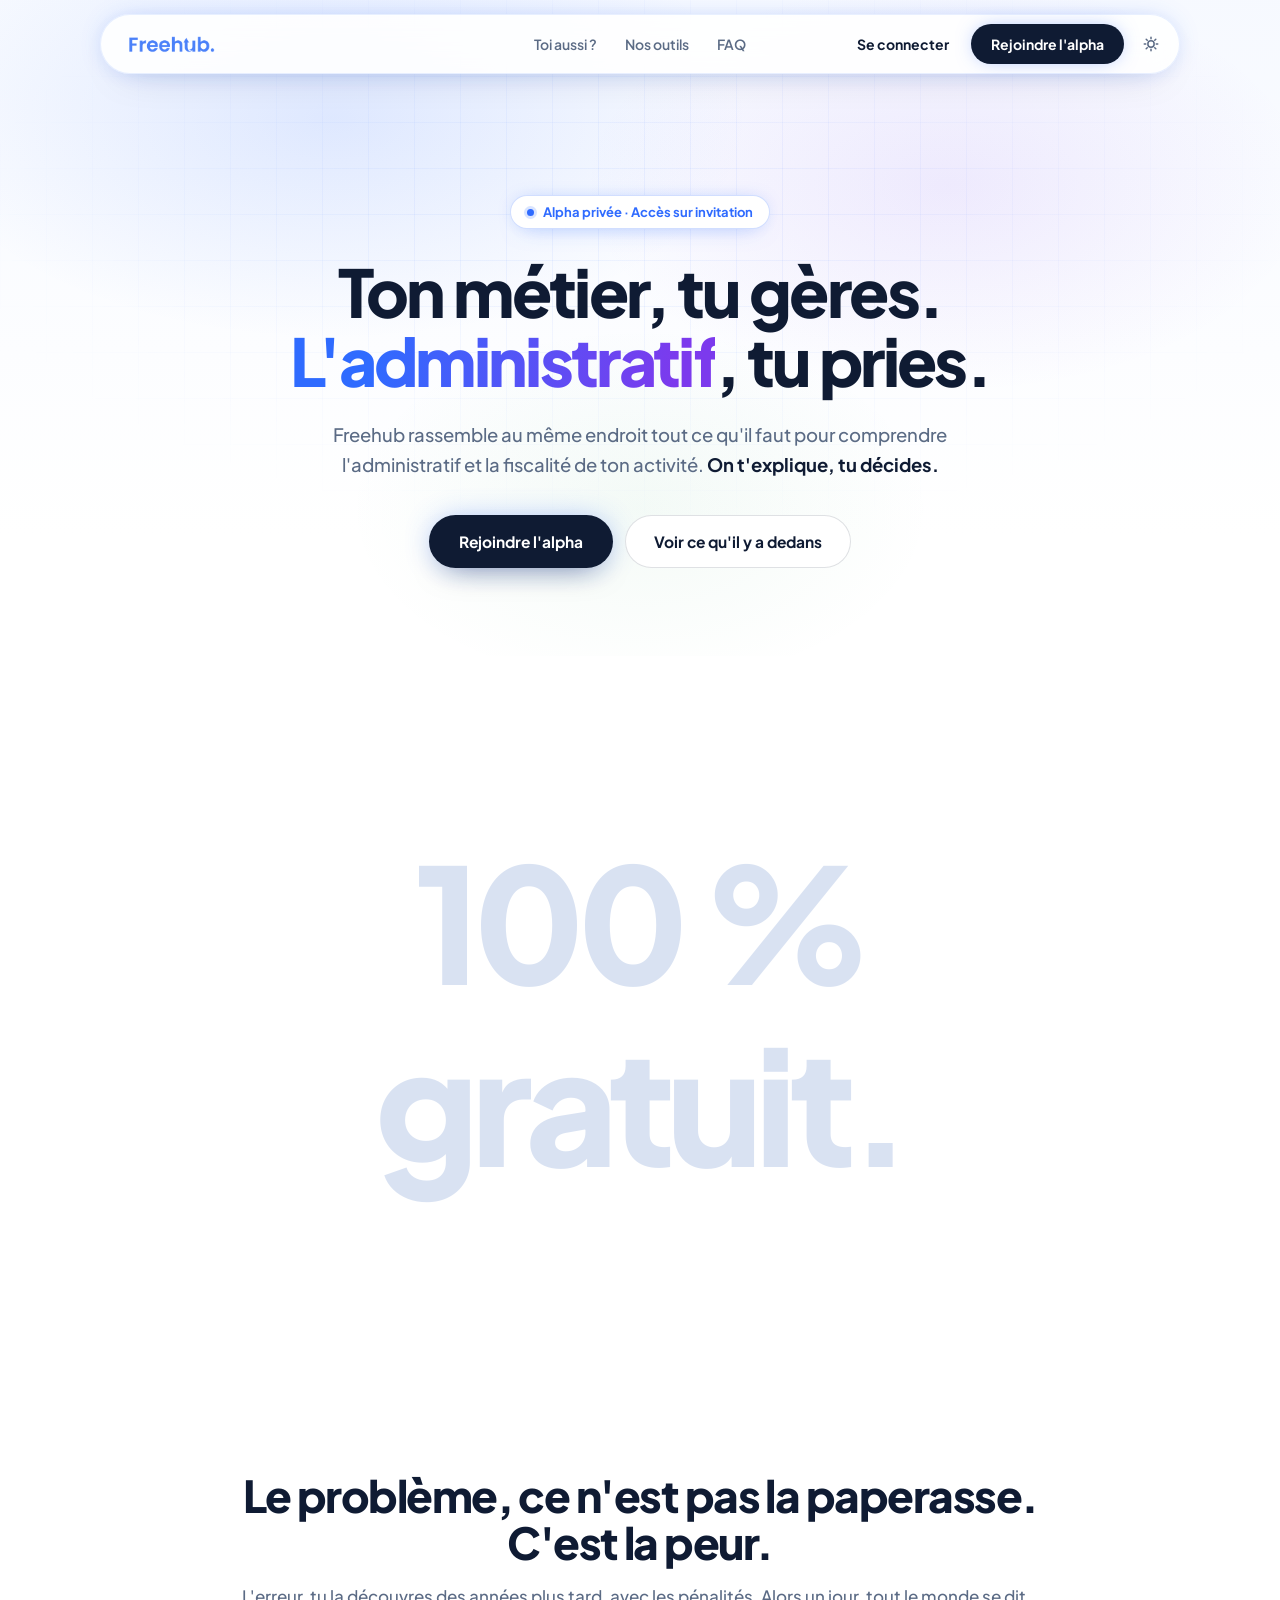
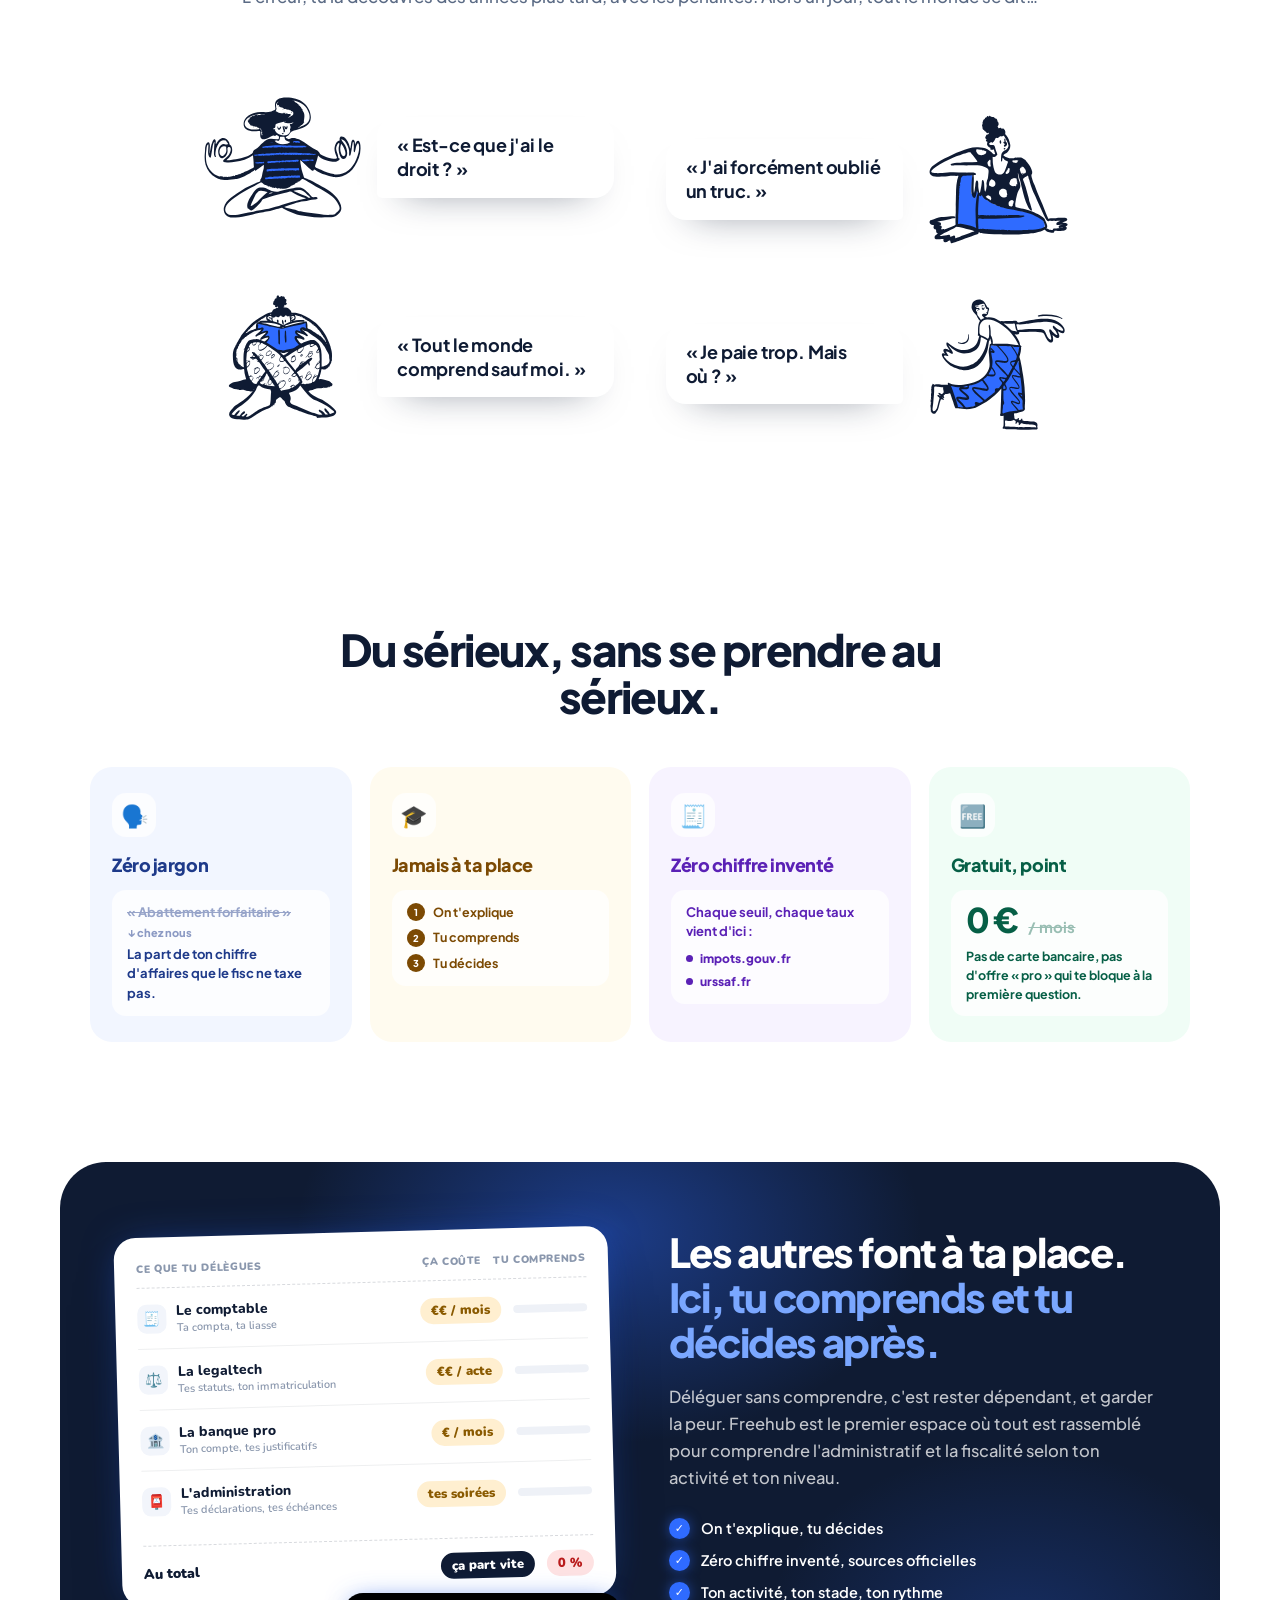
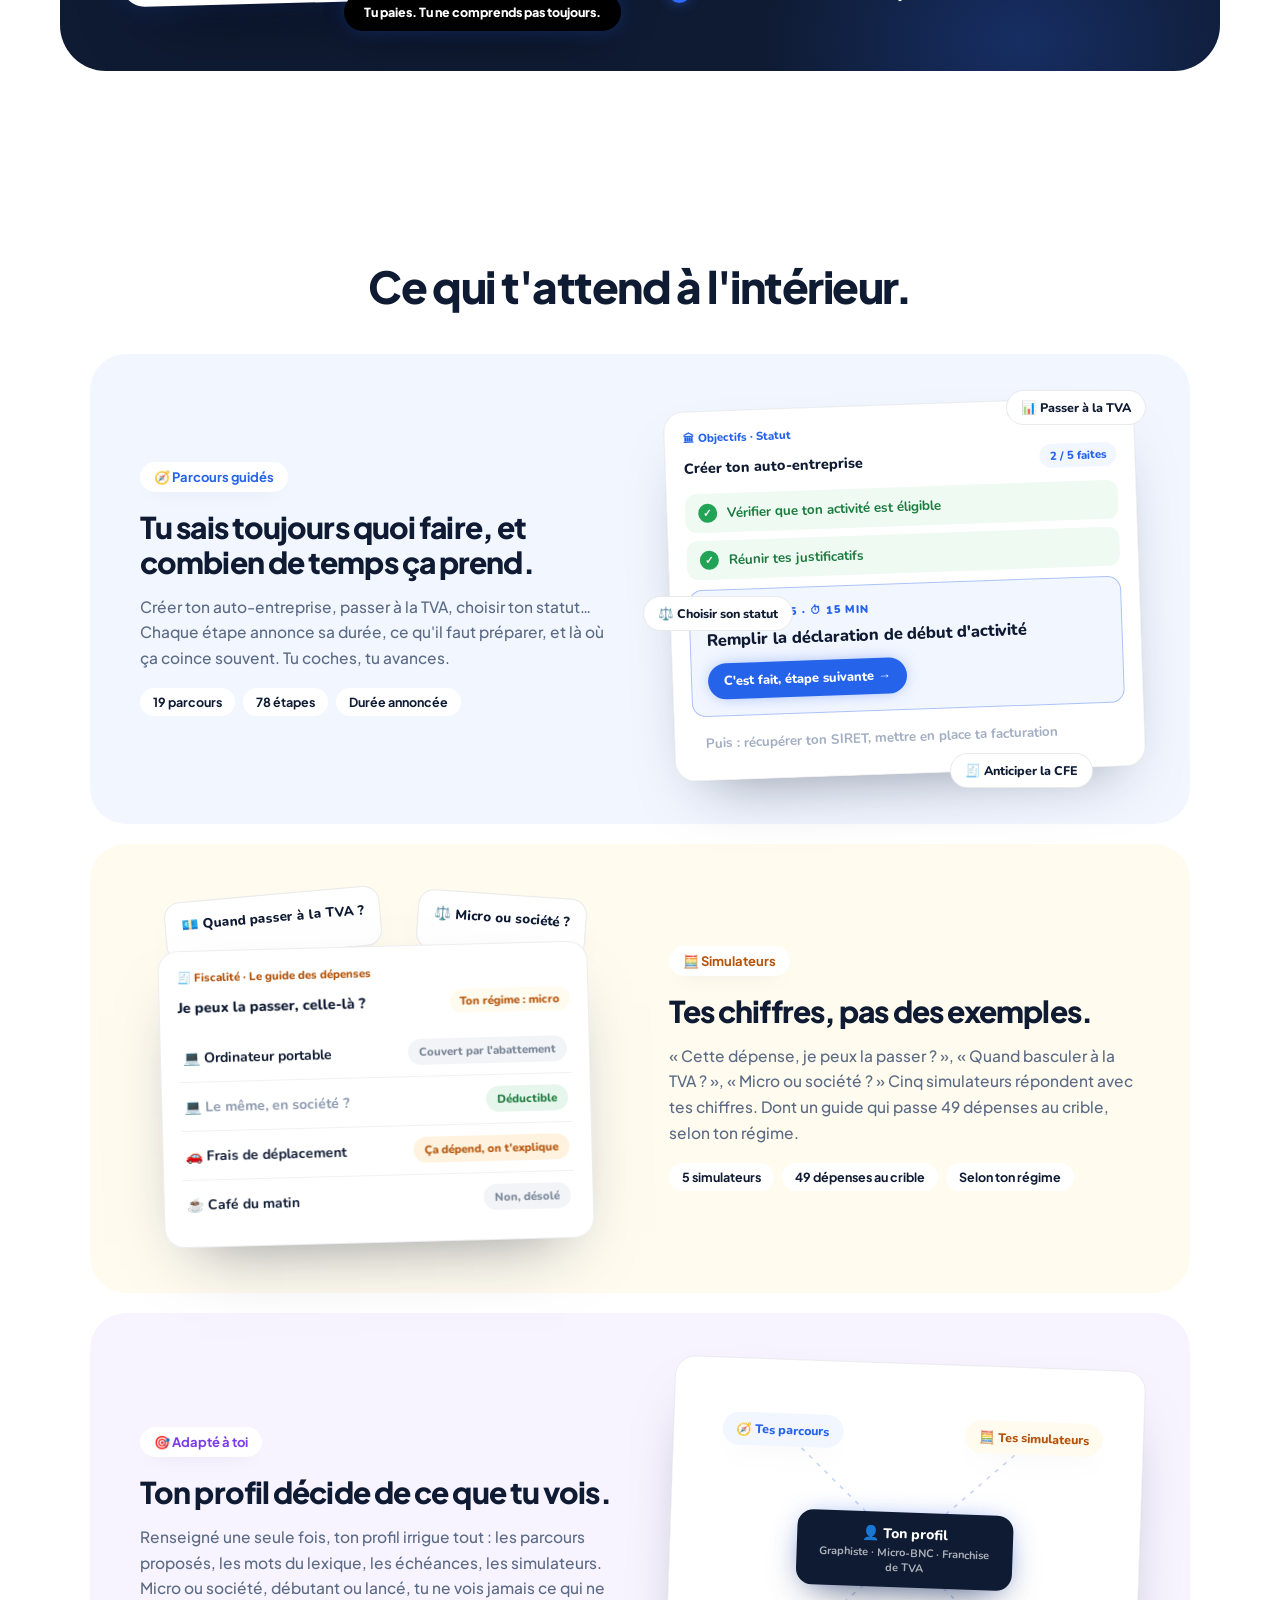
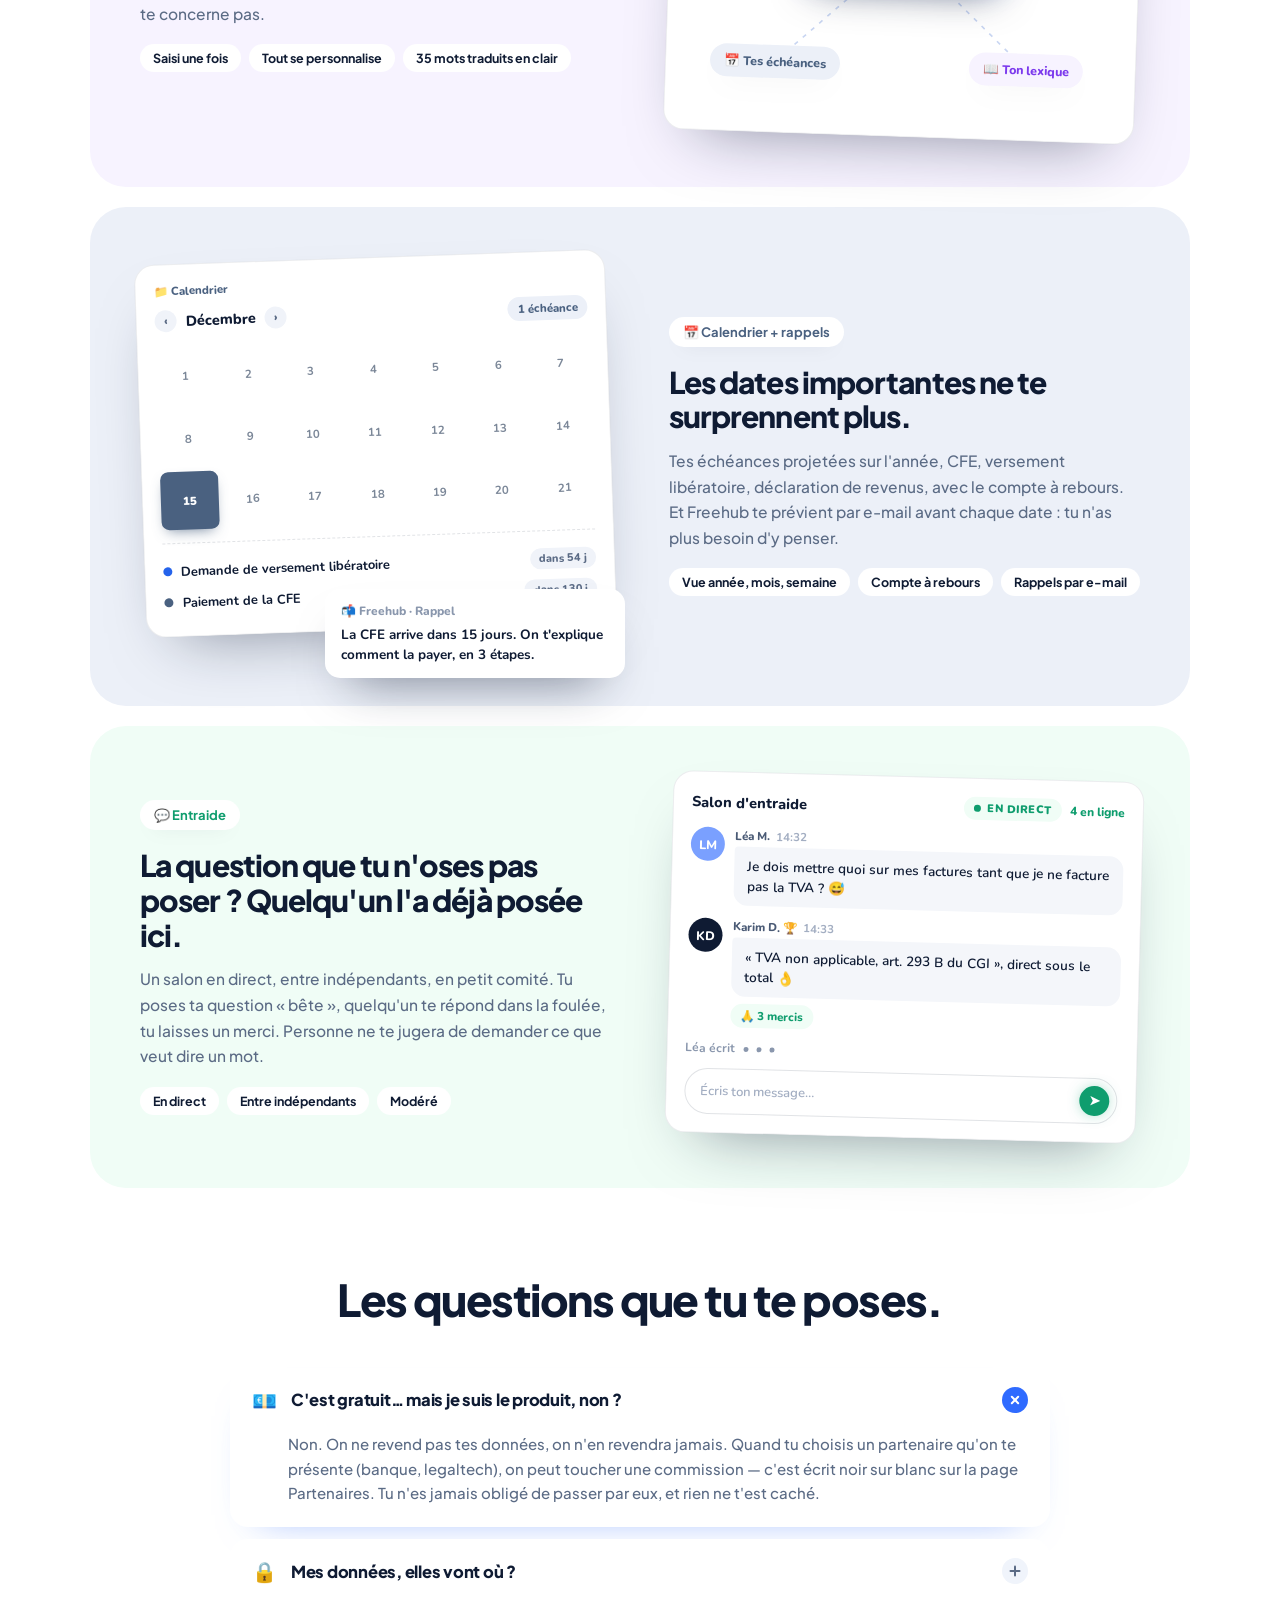
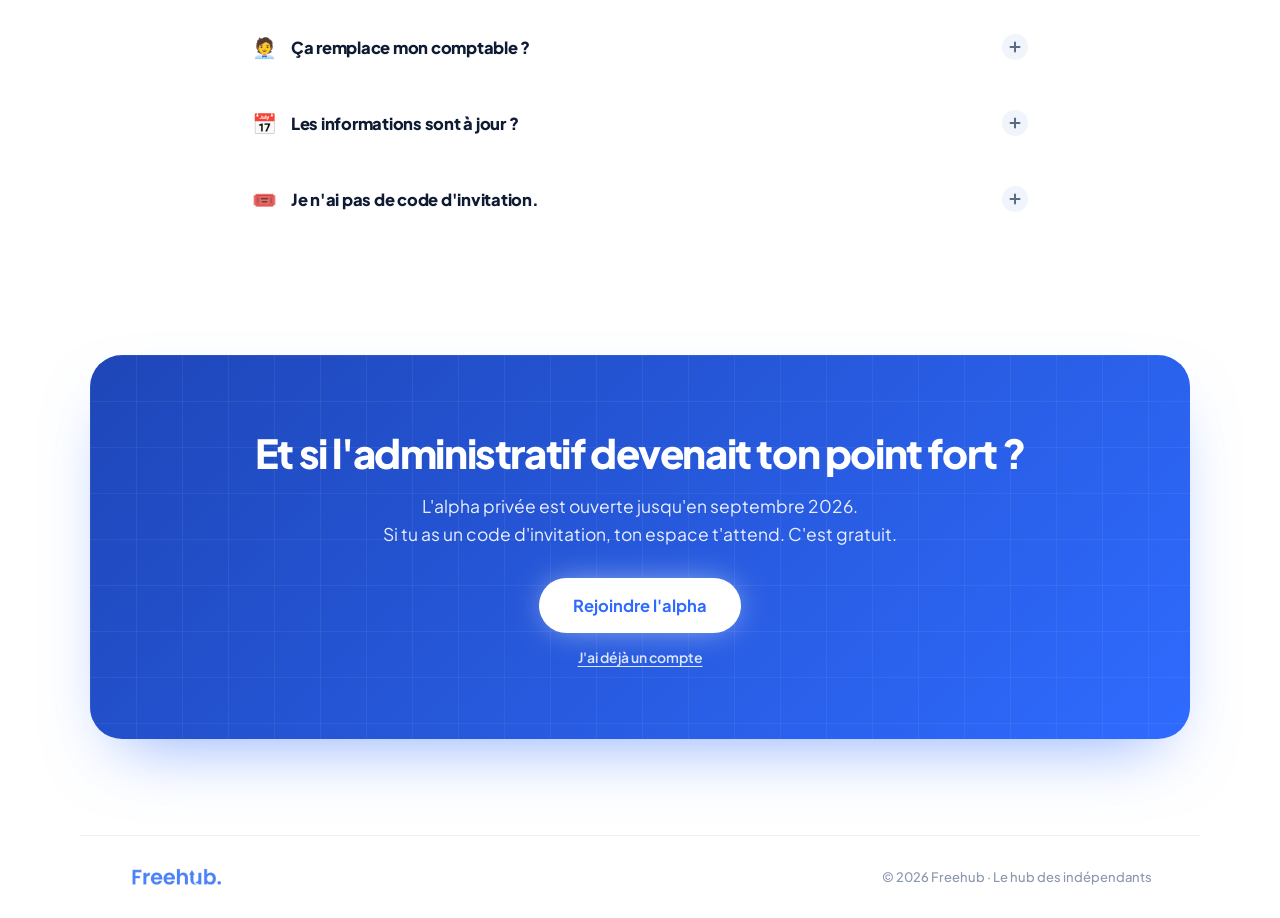
==== index.html @ fe60a293 "Mode sombre : seconde passe de corrections, cloche « nouveau », reset usine Sombre : burger de la la" ====
<!DOCTYPE html>
<html lang="fr">
<head>
<meta charset="utf-8">
<meta name="viewport" content="width=device-width, initial-scale=1">
<meta name="theme-color" content="#ffffff">
<title>Freehub - L'administratif, enfin compris</title>
<meta name="description" content="Le premier espace qui rassemble tout pour comprendre l'administratif et la fiscalité de ton activité d'indépendant. Expliqué simplement, adapté à ton profil, gratuit.">
<link rel="icon" type="image/svg+xml" href="assets/favicon.svg">
<link rel="icon" type="image/png" sizes="32x32" href="assets/favicon-32.png">
<link rel="icon" type="image/png" sizes="192x192" href="assets/favicon-192.png">
<link rel="apple-touch-icon" href="assets/apple-touch-icon.png">
<link rel="preconnect" href="https://fonts.googleapis.com">
<link rel="preconnect" href="https://fonts.gstatic.com" crossorigin>
<link href="https://fonts.googleapis.com/css2?family=Plus+Jakarta+Sans:wght@400;500;600;700;800&family=Nunito:wght@400;600;700;800;900&display=swap" rel="stylesheet">
<style>
  *{box-sizing:border-box}
  html{scroll-behavior:smooth}
  /* Deux thèmes : les surfaces et les textes passent par des variables, les
     bleus de marque restent les mêmes dans les deux. */
  :root{
    --page:#fff; --carte:#fff; --encre:#0f1b33; --encre-2:#5b6b85;
    --trait:var(--trait); --doux:#f6f9ff; --pale:#f0f4fb;
  }
  :root[data-theme="sombre"]{
    --page:#0b1220; --carte:#141c2e; --encre:#e8edf7; --encre-2:#a8b4ca;
    --trait:rgba(255,255,255,.12); --doux:#111a2b; --pale:#1a2438;
    color-scheme:dark;
  }
  /* Le curseur URSSAF (recolorié en camaïeu de bleus) : réservé à la landing. */
  body{margin:0;background:var(--page);font-family:'Plus Jakarta Sans',system-ui,sans-serif;color:var(--encre);
    -webkit-font-smoothing:antialiased;cursor:url('assets/curseur-urssaf.png') 3 3, auto}
  a{color:#2f6bff;text-decoration:none}
  a:hover{color:#1e46b8}
  input,select,textarea,button{font-family:'Plus Jakarta Sans',sans-serif}
  input:focus,select:focus,textarea:focus{border-color:#2f6bff!important;box-shadow:0 0 0 3px rgba(47,107,255,.14)}
  /* L'ancre s'arrête juste sous la nav flottante : pas de vide inutile en haut. */
  section{scroll-margin-top:22px}
  /* Sélection de texte aux couleurs de la maison */
  ::selection{background:#2f6bff;color:#fff}
  ::-moz-selection{background:#2f6bff;color:#fff}
  /* Le mot en dégradé (texte transparent) redevient lisible une fois sélectionné */
  .grad::selection{-webkit-text-fill-color:#fff;color:#fff;background:#2f6bff}
  @keyframes fhfloat{0%,100%{transform:translateY(0)}50%{transform:translateY(-9px)}}
  @keyframes fhpop{from{opacity:0;transform:translateY(18px) scale(.97)}to{opacity:1;transform:none}}
  @keyframes fhfade{from{opacity:0}to{opacity:1}}
  @keyframes fhdrift{0%,100%{transform:translateY(0) rotate(var(--r,0deg))}50%{transform:translateY(-8px) rotate(var(--r,0deg))}}
  @keyframes fhdrift-c{0%,100%{transform:translate(-50%,0) rotate(var(--r,0deg))}50%{transform:translate(-50%,-8px) rotate(var(--r,0deg))}}
  @keyframes fhtape{0%,60%,100%{opacity:.25;transform:translateY(0)}30%{opacity:1;transform:translateY(-2px)}}

  /* ------------------------------------------------------------------ */
  /* Boutons - remplissage animé au survol + halo bleu                   */
  /* ------------------------------------------------------------------ */
  .nav-cta,.btn-dark,.btn-ghost,.btn-white-cta{position:relative;overflow:hidden;z-index:0}
  /* Le remplissage arrive en diagonale, depuis le coin haut-gauche. */
  .nav-cta::before,.btn-dark::before,.btn-ghost::before,.btn-white-cta::before{content:'';position:absolute;
    left:0;top:0;width:150%;aspect-ratio:1;border-radius:50%;
    background:linear-gradient(120deg,#2f6bff,#1e46b8);
    transform:translate(-50%,-50%) scale(0);transform-origin:center;z-index:-1;
    transition:transform .4s cubic-bezier(.3,.7,.3,1)}
  .nav-cta:hover::before,.btn-dark:hover::before,.btn-ghost:hover::before,.btn-white-cta:hover::before{transform:translate(-50%,-50%) scale(2.1)}

  /* ------------------------------------------------------------------ */
  /* Nav flottante en pilule - halo bleu, se réduit au défilement        */
  /* ------------------------------------------------------------------ */
  .navwrap{position:sticky;top:14px;z-index:50;padding:0 16px}
  /* Repère pour le tiroir mobile, qui se pose SOUS la pilule sans occuper
     de place dans le flux (sinon il repousserait tout le hero). */
  .navwrap{isolation:isolate}
  .nav-zone{position:relative;max-width:1080px;margin:0 auto}
  /* Grille en 3 colonnes égales : les liens sont centrés sur la page, pas
     poussés par la largeur du logo ou des boutons. */
  .nav{max-width:1080px;margin:0 auto;display:grid;grid-template-columns:1fr auto 1fr;align-items:center;gap:16px;
    padding:9px;background:rgba(255,255,255,.88);backdrop-filter:blur(14px);
    border:1px solid rgba(47,107,255,.1);border-radius:100px;
    box-shadow:0 14px 40px -24px rgba(15,27,51,.35), 0 0 26px -8px rgba(47,107,255,.35);
    transition:padding .35s,box-shadow .35s,background .35s}
  .nav.mini{padding:5px;background:rgba(255,255,255,.94);
    box-shadow:0 18px 46px -20px rgba(15,27,51,.5), 0 0 38px -6px rgba(47,107,255,.55)}
  .nav-logo{height:21px;display:block;transition:height .35s}
  .nav.mini .nav-logo{height:18px}
  /* Padding porté par le logo, pas par la nav : la grille reste symétrique,
     donc les liens tombent pile au centre de la page. */
  .nav-marque{display:flex;align-items:center;padding-left:15px}
  .nav-liens{display:flex;align-items:center;justify-content:center;gap:28px;font-size:14px;font-weight:600}
  .nav-liens a{color:var(--encre-2)}
  .nav-liens a:hover{color:var(--encre)}
  .nav-actions{display:flex;align-items:center;justify-content:flex-end;gap:8px}
  .nav-login{background:none;border:none;font-size:14px;font-weight:700;color:var(--encre);cursor:pointer;
    padding:10px 14px;border-radius:100px;transition:background .2s;white-space:nowrap}
  .nav-login:hover{background:#f0f4fb}
  .nav-cta{font-size:14px;font-weight:700;color:#fff;background:#0f1b33;padding:11px 20px;border:none;
    border-radius:100px;cursor:pointer;transition:box-shadow .3s,transform .3s,padding .35s;white-space:nowrap;
    box-shadow:0 0 20px -6px rgba(47,107,255,.55)}
  .nav-cta:hover{transform:translateY(-1px);box-shadow:0 0 30px -4px rgba(47,107,255,.8)}
  .nav.mini .nav-cta{padding:10px 17px}

  /* Bascule de thème dans la pilule de navigation */
  .nav-theme{display:inline-flex;align-items:center;justify-content:center;width:38px;height:38px;
    padding:0;border:none;border-radius:50%;background:transparent;color:var(--encre-2);
    cursor:pointer;transition:background .2s,color .2s}
  .nav-theme:hover{background:var(--pale);color:var(--encre)}
  .nav-theme svg{width:18px;height:18px}
  .nav-theme .th-l{display:none}
  :root[data-theme="sombre"] .nav-theme .th-o{display:none}
  :root[data-theme="sombre"] .nav-theme .th-l{display:block}

  /* Ajustements du thème sombre pour la landing */
  :root[data-theme="sombre"] .hero{background:linear-gradient(180deg,#0e1626 0%,#0b1220 82%)}
  :root[data-theme="sombre"] .nav{background:rgba(20,28,46,.9);border-color:rgba(91,140,255,.18)}
  :root[data-theme="sombre"] .nav-tiroir{background:rgba(20,28,46,.97)}
  :root[data-theme="sombre"] .btn-dark{background:#5b8cff}
  :root[data-theme="sombre"] .btn-ghost{border-color:rgba(255,255,255,.18)}
  :root[data-theme="sombre"] .scene-illu,
  :root[data-theme="sombre"] .hero-flot img{filter:invert(1) hue-rotate(180deg) brightness(1.05)}
  :root[data-theme="sombre"] .stats{background:linear-gradient(135deg,#111a2b,#161230)}
  :root[data-theme="sombre"] .faq-c{background:#1e2a42}
  :root[data-theme="sombre"] .faq-c::before,
  :root[data-theme="sombre"] .faq-c::after{background:#a8b4ca}
  /* Les cartes promesse : fond sombre teinté, texte clair. Un filtre global
     aurait éteint le texte en même temps que le fond. */
  :root[data-theme="sombre"] .pro{background:#141c2e !important;color:#e8edf7 !important;
    border:1px solid var(--trait)}
  :root[data-theme="sombre"] .pro .em,
  :root[data-theme="sombre"] .pro .demo{background:rgba(255,255,255,.06)}
  :root[data-theme="sombre"] .pro .et .n{background:#5b8cff}
  /* Les blocs de « Ce qui t'attend » portent leur aplat en style inline. */
  :root[data-theme="sombre"] .featbox{background:#111a2b !important}
  :root[data-theme="sombre"] .fstat,
  :root[data-theme="sombre"] .feat-txt .fchip{background:rgba(255,255,255,.07);color:var(--encre)}
  :root[data-theme="sombre"] .feat-txt h3{color:var(--encre)}
  :root[data-theme="sombre"] .releve{background:#101827;color:var(--encre)}
  :root[data-theme="sombre"] .rv-q .e{background:#1c2740}
  :root[data-theme="sombre"] .rv-tete{color:#8593ad}
  /* Le dégradé du titre : la teinte « éteinte » doit rester lisible sur fond noir. */
  /* `background-image` et non `background` : le raccourci réinitialiserait
     background-clip:text, et le titre s'afficherait en bloc plein. */
  :root[data-theme="sombre"] .gratuit-titre{
    background-image:radial-gradient(min(200px,26vw) circle at var(--mx,-999px) var(--my,-999px),
      #7aa7ff 0%, #a78bfa 52%, #46577d 80%)}
  :root[data-theme="sombre"] .visu-carte,
  :root[data-theme="sombre"] .scene-bulle,
  :root[data-theme="sombre"] .orbite,
  :root[data-theme="sombre"] .deck-dos,
  :root[data-theme="sombre"] .mk-notif{background:#182238;border-color:var(--trait);color:var(--encre)}

  /* Modale d'authentification en thème sombre : champs, encarts et séparateurs
     ont tous besoin d'être repris, sinon on saisit du blanc sur du blanc. */
  :root[data-theme="sombre"] .auth-card{box-shadow:0 50px 100px -30px rgba(0,0,0,.85)}
  :root[data-theme="sombre"] .fld{background:#0e1626;border-color:rgba(255,255,255,.14);
    color:var(--encre)}
  :root[data-theme="sombre"] .fld::placeholder{color:#6b7994}
  :root[data-theme="sombre"] .code-box{background:rgba(91,140,255,.09);border-color:#3d5488}
  :root[data-theme="sombre"] .code-box .fld{background:#0e1626}
  :root[data-theme="sombre"] .code-aide,
  :root[data-theme="sombre"] .fld-label{color:var(--encre-2)}
  :root[data-theme="sombre"] .fld-label{color:var(--encre)}
  :root[data-theme="sombre"] .btn-google{background:#0e1626;border-color:rgba(255,255,255,.14);
    color:var(--encre)}
  :root[data-theme="sombre"] .btn-google:hover{background:#141d31}
  :root[data-theme="sombre"] .ou-sep > div{background:rgba(255,255,255,.12)}
  :root[data-theme="sombre"] #tabSignup,:root[data-theme="sombre"] #tabLogin{}
  /* Le bandeau d'onglets de la modale */
  :root[data-theme="sombre"] .auth-right > div:first-child{background:#0e1626 !important}
  :root[data-theme="sombre"] .auth-err{background:rgba(185,28,28,.16);color:#fca5a5}
  :root[data-theme="sombre"] .auth-right h4,
  :root[data-theme="sombre"] .auth-right p{color:var(--encre)}
  :root[data-theme="sombre"] .auth-right > form > p{color:var(--encre-2)}

  /* Menu mobile : un burger dans la pilule, un tiroir juste dessous. */
  .nav-burger{display:none;flex-direction:column;justify-content:center;gap:4.5px;
    width:40px;height:40px;padding:0 10px;border:none;border-radius:12px;background:transparent;
    cursor:pointer;transition:background .2s}
  .nav-burger:hover{background:#f0f4fb}
  .nav-burger span{display:block;height:2px;border-radius:2px;background:var(--encre);
    transition:transform .3s cubic-bezier(.3,.7,.3,1),opacity .2s}
  .nav-burger.ouvert span:nth-child(1){transform:translateY(6.5px) rotate(45deg)}
  .nav-burger.ouvert span:nth-child(2){opacity:0}
  .nav-burger.ouvert span:nth-child(3){transform:translateY(-6.5px) rotate(-45deg)}
  .nav-tiroir{display:none;position:absolute;left:0;right:0;top:100%;margin-top:10px;padding:10px;
    background:rgba(255,255,255,.96);backdrop-filter:blur(14px);
    border:1px solid rgba(47,107,255,.12);border-radius:22px;
    box-shadow:0 18px 44px -22px rgba(15,27,51,.45), 0 0 30px -10px rgba(47,107,255,.4);
    opacity:0;transform:translateY(-10px);transition:opacity .25s,transform .25s}
  .nav-tiroir.ouvert{opacity:1;transform:none}
  .nav-tiroir a{display:block;padding:13px 16px;border-radius:14px;
    font-size:15.5px;font-weight:700;color:var(--encre)}
  .nav-tiroir a:hover{background:#f4f7fd}
  .nav-tiroir-cta{width:100%;margin-top:6px;padding:13px;border:1.5px solid rgba(15,27,51,.12);
    border-radius:100px;background:var(--carte);font-size:15px;font-weight:700;color:var(--encre);cursor:pointer}
  .nav-tiroir-cta.primaire{margin-top:8px;border-color:transparent;background:#0f1b33;color:#fff;
    box-shadow:0 0 22px -8px rgba(47,107,255,.7)}

  /* ------------------------------------------------------------------ */
  /* Hero - épuré, quadrillage discret + jeux de lumière bleus           */
  /* ------------------------------------------------------------------ */
  .hero{position:relative;padding:clamp(56px,9vw,110px) clamp(18px,4.5vw,48px) clamp(48px,7vw,88px);
    background:linear-gradient(180deg,#f6f9ff 0%,#fff 82%);overflow:hidden;margin-top:-76px;
    /* La nav flottante mange le haut : on redescend le contenu d'autant pour
       qu'il soit optiquement centré dans l'espace réellement libre. */
    padding-top:clamp(150px,16.5vw,214px)}
  .hero::before{content:'';position:absolute;inset:0;pointer-events:none;
    background-image:linear-gradient(rgba(47,107,255,.06) 1px,transparent 1px),
                     linear-gradient(90deg,rgba(47,107,255,.06) 1px,transparent 1px);
    background-size:46px 46px;
    -webkit-mask-image:radial-gradient(ellipse 72% 62% at 50% 36%,#000 20%,transparent 74%);
    mask-image:radial-gradient(ellipse 72% 62% at 50% 36%,#000 20%,transparent 74%)}
  .hero::after{content:'';position:absolute;inset:0;pointer-events:none;
    background:radial-gradient(640px 340px at 26% 20%,rgba(47,107,255,.13),transparent 65%),
               radial-gradient(560px 320px at 74% 30%,rgba(124,58,237,.09),transparent 65%),
               radial-gradient(420px 260px at 50% 78%,rgba(34,163,85,.05),transparent 70%)}
  .hero-inner{max-width:860px;margin:0 auto;text-align:center;position:relative;z-index:2}
  .hero-badge{display:inline-flex;align-items:center;gap:9px;background:var(--carte);border:1px solid rgba(47,107,255,.22);
    color:#2f6bff;font-weight:700;font-size:13px;padding:8px 16px;border-radius:100px;margin-bottom:28px;
    box-shadow:0 8px 24px -14px rgba(47,107,255,.6), 0 0 20px -8px rgba(47,107,255,.4)}
  .hero-badge .pt{width:7px;height:7px;border-radius:50%;background:#2f6bff;box-shadow:0 0 0 3px rgba(47,107,255,.18)}
  .hero h1{font-size:clamp(36px,6.2vw,66px);line-height:1.05;letter-spacing:-.04em;font-weight:800;margin:0 0 24px}
  .hero h1 .grad{background:linear-gradient(100deg,#2f6bff 20%,#7c3aed 90%);
    -webkit-background-clip:text;background-clip:text;-webkit-text-fill-color:transparent;color:#2f6bff}
  .hero-sub{font-size:clamp(16px,2vw,18.5px);line-height:1.65;color:var(--encre-2);margin:0 auto 34px;max-width:620px;font-weight:500}
  .hero-ctas{display:flex;justify-content:center;gap:12px;flex-wrap:wrap}
  .btn-dark{font-size:15.5px;font-weight:700;color:#fff;background:#0f1b33;padding:16px 30px;border:none;
    border-radius:100px;cursor:pointer;transition:box-shadow .3s,transform .3s;
    box-shadow:0 14px 30px -16px rgba(15,27,51,.5), 0 0 30px -6px rgba(47,107,255,.45)}
  .btn-dark:hover{transform:translateY(-2px);
    box-shadow:0 18px 34px -14px rgba(47,107,255,.6), 0 0 44px -4px rgba(47,107,255,.65)}
  .btn-ghost{font-size:15.5px;font-weight:700;color:var(--encre);background:var(--carte);padding:16px 28px;
    border:1.5px solid rgba(15,27,51,.13);border-radius:100px;cursor:pointer;
    transition:color .35s,border-color .35s,transform .3s,box-shadow .3s}
  .btn-ghost:hover{border-color:#2f6bff;color:#fff;transform:translateY(-2px);
    box-shadow:0 0 30px -8px rgba(47,107,255,.6)}
  /* Celui-ci se remplit depuis le bas-gauche, à contre-sens des autres. */
  .btn-ghost::before{top:auto;bottom:0;transform:translate(-50%,50%) scale(0)}
  .btn-ghost:hover::before{transform:translate(-50%,50%) scale(2.1)}

  /* Aperçus flottants (très grands écrans seulement) */
  .hero-flot{position:absolute;z-index:1;background:var(--carte);border:1px solid rgba(15,27,51,.09);border-radius:16px;
    padding:14px 17px;box-shadow:0 22px 50px -30px rgba(15,27,51,.5);font-size:13px;font-weight:700;
    max-width:250px;animation:fhdrift 7s ease-in-out infinite}
  @media (max-width:1439px){.hero-flot{display:none}}

  /* ------------------------------------------------------------------ */
  /* Sections                                                            */
  /* ------------------------------------------------------------------ */
  .sec{padding:clamp(48px,8vw,96px) clamp(18px,4.5vw,48px)}
  .sec-head{text-align:center;max-width:660px;margin:0 auto}

  /* 100 % gratuit - le projecteur suit le curseur et colore le texte.
     La section occupe presque tout l'écran : à un moment du défilement, le
     chiffre est seul, c'est ce vide qui lui donne son impact. */
  #gratuit{display:flex;align-items:center;justify-content:center;
    min-height:min(86vh,720px);padding:clamp(60px,12vw,150px) clamp(18px,4.5vw,48px)}
  .gratuit{max-width:1020px;margin:0 auto;text-align:center}
  /* Le padding latéral évite que la panse du « g » soit rognée : avec
     background-clip:text, tout ce qui dépasse de la boîte disparaît. */
  .gratuit-titre{font-size:clamp(62px,12.5vw,168px);line-height:1.14;letter-spacing:-.05em;
    font-weight:800;margin:0;cursor:default;padding:0 .08em .06em;
    background:radial-gradient(min(200px,26vw) circle at var(--mx,-999px) var(--my,-999px),
      #2f6bff 0%, #7c3aed 52%, #d9e2f2 78%);
    -webkit-background-clip:text;background-clip:text;color:transparent;-webkit-text-fill-color:transparent}
  /* Sans souris (tactile), pas de projecteur possible : couleur centrée fixe. */
  @media (hover:none){.gratuit-titre{--mx:50%;--my:45%}}
  .gratuit-titre::selection{-webkit-text-fill-color:#fff}

  /* La promesse - 4 cartes qui montrent au lieu d'affirmer */
  .promesses{display:grid;grid-template-columns:repeat(4,1fr);gap:18px;max-width:1100px;margin:46px auto 0}
  .pro{border-radius:22px;padding:26px 22px;position:relative;overflow:hidden;
    transition:transform .35s cubic-bezier(.2,.8,.3,1),box-shadow .35s}
  /* Léger flottement : la carte s'approche au lieu de simplement s'ombrer. */
  .pro:hover{transform:translateY(-6px) scale(1.025);
    box-shadow:0 22px 44px -26px rgba(47,107,255,.4)}
  .pro .em{width:44px;height:44px;border-radius:14px;background:rgba(255,255,255,.75);
    display:flex;align-items:center;justify-content:center;font-size:22px;margin-bottom:16px}
  .pro .t{font-weight:800;font-size:18px;letter-spacing:-.025em;margin-bottom:14px}
  .pro .demo{background:rgba(255,255,255,.78);border-radius:14px;padding:13px 15px;
    font-size:13px;font-weight:700;line-height:1.5}
  .pro .av{text-decoration:line-through;opacity:.45}
  .pro .fl{display:block;font-size:11px;font-weight:800;opacity:.5;margin:3px 0}
  .pro .etapes{display:flex;flex-direction:column;gap:7px}
  .pro .et{display:flex;align-items:center;gap:8px;font-size:12.5px;font-weight:700}
  .pro .et .n{width:18px;height:18px;border-radius:50%;background:currentColor;
    display:inline-flex;align-items:center;justify-content:center;flex:none}
  .pro .et .n b{color:#fff;font-size:9.5px;font-weight:900}
  .pro .prix{display:flex;align-items:baseline;gap:10px}
  .pro .prix .z{font-size:34px;font-weight:800;letter-spacing:-.03em;line-height:1}
  .pro .prix .barre{font-size:15px;text-decoration:line-through;opacity:.4;font-weight:700}
  .pro .src{display:flex;align-items:center;gap:7px;font-size:12px;font-weight:800}
  .pro .src .pt{width:7px;height:7px;border-radius:50%;background:currentColor;flex:none}
  .sec-head h2{font-size:clamp(28px,4.4vw,44px);line-height:1.08;letter-spacing:-.035em;font-weight:800;margin:0 0 16px}
  .sec-head p{font-size:17px;color:var(--encre-2);margin:0;line-height:1.6;font-weight:500}

  /* Les peurs - petites scènes vécues, personnages + bulles             */
  .scenes{max-width:900px;margin:clamp(30px,5vw,56px) auto 0;display:grid;
    grid-template-columns:1fr 1fr;gap:clamp(24px,4vw,46px) clamp(20px,4vw,52px)}
  .scene{display:flex;align-items:center;gap:2px}
  .scene.inv{flex-direction:row-reverse}
  .scene:nth-child(2){margin-top:44px}
  .scene:nth-child(3){margin-top:-14px}
  .scene-illu{width:clamp(130px,15vw,185px);height:auto;flex:none}
  .scene-bulle{background:var(--carte);border:1px solid var(--trait);border-radius:20px 20px 20px 5px;
    padding:16px 20px;font-size:clamp(15.5px,1.8vw,18px);font-weight:700;line-height:1.35;letter-spacing:-.01em;
    box-shadow:0 18px 38px -26px rgba(15,27,51,.55);animation:fhdrift 7.5s ease-in-out infinite}
  .scene.inv .scene-bulle{border-radius:20px 20px 5px 20px}

  /* Le retournement - boîte sombre arrondie + schéma de la délégation   */
  .flip-boite{max-width:1160px;margin:0 auto;background:#0f1b33;color:#fff;border-radius:clamp(28px,4vw,46px);
    position:relative;overflow:hidden;padding:clamp(36px,5.5vw,68px) clamp(22px,4.5vw,60px)}
  .flip-boite::before{content:'';position:absolute;top:-160px;left:18%;width:680px;height:460px;
    background:radial-gradient(ellipse,rgba(47,107,255,.42),transparent 65%);pointer-events:none}
  .flip-boite::after{content:'';position:absolute;bottom:-180px;right:-80px;width:560px;height:420px;
    background:radial-gradient(ellipse,rgba(47,107,255,.24),transparent 65%);pointer-events:none}
  .flip-grille{display:grid;grid-template-columns:1fr 1fr;gap:clamp(28px,4.5vw,64px);align-items:center;position:relative;z-index:1}
  .flip-texte h2{font-size:clamp(26px,3.8vw,40px);line-height:1.12;letter-spacing:-.035em;font-weight:800;margin:0 0 18px}
  .flip-texte .accent{color:#7aa7ff}
  .flip-texte p{font-size:16.5px;line-height:1.65;color:rgba(255,255,255,.75);margin:0 0 26px;font-weight:500}
  .flip-pts{display:flex;flex-direction:column;gap:11px}
  .flip-pt{display:inline-flex;align-items:center;gap:11px;font-size:14.5px;font-weight:600}
  .flip-pt .ck{width:21px;height:21px;border-radius:50%;background:#2f6bff;display:inline-flex;align-items:center;
    justify-content:center;font-size:11px;font-weight:800;flex:none;box-shadow:0 0 14px -2px rgba(47,107,255,.8)}

  /* Le relevé : ce que tu paies d'un côté, ce que tu comprends de l'autre. */
  .releve{background:var(--carte);border-radius:22px;padding:24px 22px 20px;color:var(--encre);
    transform:rotate(-1.5deg);font-family:'Nunito',sans-serif;
    box-shadow:0 34px 70px -34px rgba(0,0,0,.75), 0 0 40px -12px rgba(47,107,255,.55)}
  .rv-tete{display:grid;grid-template-columns:1fr auto auto;gap:12px;align-items:center;
    padding-bottom:11px;border-bottom:1.5px dashed rgba(15,27,51,.16);
    font-size:10.5px;font-weight:900;letter-spacing:.06em;color:#8a97ad}
  .rv-l{display:grid;grid-template-columns:1fr auto auto;gap:12px;align-items:center;
    padding:13px 0;border-bottom:1px solid rgba(15,27,51,.07)}
  .rv-q{display:flex;align-items:center;gap:10px;font-size:14px;font-weight:800;min-width:0}
  .rv-q .e{width:29px;height:29px;border-radius:9px;background:#f2f5fb;display:inline-flex;
    align-items:center;justify-content:center;font-size:14px;flex:none}
  .rv-q small{display:block;font-size:11px;font-weight:600;color:#8a97ad;letter-spacing:0}
  .rv-cout{font-size:13px;font-weight:900;color:#8a5a00;background:#ffefd0;border-radius:100px;
    padding:4px 11px;white-space:nowrap}
  .rv-jauge{width:74px;height:8px;border-radius:100px;background:#eef1f7;position:relative;overflow:hidden}
  .rv-jauge i{position:absolute;inset:0 auto 0 0;width:var(--w,0);border-radius:100px;background:#d6dce8}
  .rv-total{display:grid;grid-template-columns:1fr auto auto;gap:12px;align-items:center;
    margin-top:14px;padding-top:14px;border-top:1.5px dashed rgba(15,27,51,.16)}
  .rv-total .lb{font-size:14px;font-weight:900}
  .rv-total .rv-cout{background:#0f1b33;color:#fff}
  .rv-zero{font-size:13px;font-weight:900;color:#b91c1c;background:#fee2e2;border-radius:100px;
    padding:4px 11px;text-align:center;white-space:nowrap}
  .rv-tampon{position:absolute;right:-10px;bottom:-30px;background:#000;color:#fff;border-radius:100px;
    padding:11px 20px;font-size:12.5px;font-weight:800;white-space:nowrap;font-family:'Plus Jakarta Sans',sans-serif;
    box-shadow:0 18px 36px -14px rgba(0,0,0,.85), 0 0 26px -8px rgba(47,107,255,.7);
    --r:2deg;animation:fhdrift 7s ease-in-out infinite}

  /* L'outil - chaque bloc prend la couleur de son univers dans l'app    */
  .featbox{max-width:1100px;margin:0 auto 20px;background:var(--fb,#f6f9ff);border-radius:clamp(24px,3vw,36px);
    padding:clamp(22px,4vw,50px)}
  .feat{display:grid;grid-template-columns:1fr 1fr;gap:clamp(28px,4.5vw,64px);align-items:center}
  .feat-txt .fchip{display:inline-flex;align-items:center;gap:8px;background:var(--carte);color:var(--fc,#2f6bff);
    font-weight:700;font-size:13px;padding:7px 14px;border-radius:100px;margin-bottom:18px;
    box-shadow:0 8px 20px -14px rgba(15,27,51,.4)}
  .feat-txt h3{font-size:clamp(22px,2.9vw,30px);line-height:1.16;letter-spacing:-.03em;font-weight:800;margin:0 0 14px}
  .feat-txt p{font-size:15.5px;line-height:1.65;color:var(--encre-2);margin:0 0 18px;font-weight:500}
  .feat-stats{display:flex;gap:8px;flex-wrap:wrap}
  .fstat{font-size:12.5px;font-weight:700;color:var(--encre);background:var(--carte);border-radius:100px;padding:6px 13px}
  .feat-visu{position:relative}
  @media (min-width:961px){.feat.inv .feat-txt{order:2}.feat.inv .feat-visu{order:1}}

  /* Cartes visuelles : légèrement inclinées, sans habillage navigateur */
  .visu-carte{background:var(--carte);border:1px solid rgba(15,27,51,.08);border-radius:20px;
    box-shadow:0 30px 64px -34px rgba(15,27,51,.5);transform:rotate(var(--tilt,0deg))}
  .mock{padding:18px;font-family:'Nunito',sans-serif}
  .mock-fil{font-size:11.5px;font-weight:800;color:var(--fc,#2f6bff);margin-bottom:10px}
  .mock-titre{display:flex;justify-content:space-between;align-items:center;gap:8px;font-weight:800;font-size:14.5px;margin-bottom:14px}
  .mock-tag{font-size:11.5px;font-weight:800;background:var(--fb,#e6efff);color:var(--fc,#2f6bff);padding:4px 10px;border-radius:100px}

  /* Pastilles en orbite autour du parcours : le large panel de sujets */
  .orbite{position:absolute;z-index:2;background:var(--carte);border:1px solid rgba(15,27,51,.09);border-radius:100px;
    padding:8px 14px;font-size:12.5px;font-weight:800;font-family:'Nunito',sans-serif;white-space:nowrap;
    box-shadow:0 14px 30px -18px rgba(15,27,51,.55);animation:fhdrift 7s ease-in-out infinite}

  /* Maquette parcours */
  .mk-ok{display:flex;align-items:center;gap:10px;background:#effaf3;color:#1c7c3f;border-radius:11px;
    padding:10px 13px;font-size:13.5px;font-weight:700;margin-bottom:8px}
  .mk-ok .c{width:19px;height:19px;border-radius:50%;background:#22a355;color:#fff;display:inline-flex;
    align-items:center;justify-content:center;font-size:10.5px;font-weight:900;flex:none}
  .mk-now{background:#f2f6ff;border:1.5px solid rgba(37,99,235,.35);border-radius:14px;padding:16px;margin:10px 0 8px}
  .mk-now .sur{font-size:11px;font-weight:900;letter-spacing:.08em;color:#2563eb;margin-bottom:7px}
  .mk-now .tt{font-size:16.5px;font-weight:800;letter-spacing:-.01em;margin-bottom:12px}
  .mk-now .go{display:inline-block;background:#2563eb;color:#fff;font-size:13px;font-weight:800;
    border:none;border-radius:100px;padding:9px 16px;box-shadow:0 0 18px -6px rgba(37,99,235,.7)}
  .mk-apres{font-size:13.5px;color:#a3aec2;font-weight:700;padding:9px 13px}

  /* Le jeu de cartes des simulateurs */
  .deck{position:relative;max-width:430px;margin:0 auto;padding-top:52px}
  .deck-dos{position:absolute;top:0;background:var(--carte);border:1px solid rgba(15,27,51,.09);border-radius:16px;
    padding:13px 16px 26px;font-family:'Nunito',sans-serif;font-weight:800;font-size:13.5px;white-space:nowrap;
    box-shadow:0 16px 36px -26px rgba(15,27,51,.6)}
  .deck-dos.g{left:1%;transform:rotate(-5deg)}
  .deck-dos.d{right:1%;transform:rotate(4deg)}
  .deck > .visu-carte{position:relative;z-index:1}

  /* Maquette dépenses */
  .mk-dep{display:flex;align-items:center;justify-content:space-between;gap:10px;padding:11px 4px;
    border-bottom:1px solid rgba(15,27,51,.06);font-size:14px;font-weight:700}
  .mk-dep:last-child{border-bottom:none}
  .mk-verdict{font-size:11.5px;font-weight:800;padding:5px 11px;border-radius:100px;white-space:nowrap}
  .v-ok{background:#e7f6ec;color:#1c7c3f}
  .v-non{background:#f2f4f8;color:#7b8798}
  .v-info{background:#fff3e0;color:#b45309}

  /* Le schéma « ton profil irrigue tout » */
  .prof-schema{position:relative;aspect-ratio:4/3.1}
  .prof-schema svg{position:absolute;inset:0;width:100%;height:100%}
  .prof-centre{position:absolute;left:50%;top:50%;transform:translate(-50%,-50%);text-align:center;
    background:#0f1b33;color:#fff;border-radius:16px;padding:12px 20px;font-family:'Nunito',sans-serif;
    font-weight:800;font-size:14px;box-shadow:0 18px 40px -18px rgba(15,27,51,.7), 0 0 26px -8px rgba(47,107,255,.55)}
  .prof-centre .ss{display:block;font-size:11px;font-weight:700;opacity:.65;margin-top:2px}
  .prof-noeud{position:absolute;transform:translate(-50%,-50%);border-radius:100px;padding:8px 14px;
    font-size:12.5px;font-weight:800;font-family:'Nunito',sans-serif;white-space:nowrap;
    box-shadow:0 12px 26px -16px rgba(15,27,51,.55)}

  /* Maquette calendrier + notification */
  .mk-chev{width:22px;height:22px;border-radius:50%;background:#f0f3f9;color:var(--encre-2);display:inline-flex;
    align-items:center;justify-content:center;font-size:12px;font-weight:900}
  .mk-mois{display:grid;grid-template-columns:repeat(7,1fr);gap:4px;margin-top:10px}
  .mk-mois i{font-style:normal;font-size:11.5px;font-weight:700;color:#7b8798;display:flex;align-items:center;
    justify-content:center;aspect-ratio:1;border-radius:8px}
  .mk-mois i.pt{background:#4a6180;color:#fff;font-weight:900;box-shadow:0 6px 14px -6px rgba(74,97,128,.8)}
  .mk-avenir{border-top:1px dashed rgba(15,27,51,.12);margin-top:13px;padding-top:12px}
  .mk-av-l{display:flex;align-items:center;gap:9px;font-size:13px;font-weight:700;padding:5px 0}
  .mk-av-l .pt2{width:9px;height:9px;border-radius:50%;flex:none}
  .mk-av-l .dans{margin-left:auto;font-size:11px;font-weight:800;color:var(--encre-2);background:#f0f3f9;
    border-radius:100px;padding:3px 9px;white-space:nowrap}
  .mk-notif{position:absolute;right:-14px;bottom:-22px;width:min(300px,86%);background:var(--carte);
    border:1px solid var(--trait);border-radius:15px;padding:14px 16px;font-family:'Nunito',sans-serif;
    box-shadow:0 26px 50px -26px rgba(15,27,51,.6);animation:fhdrift 8s ease-in-out infinite;--r:1.2deg;z-index:2}
  .mk-notif .de{display:flex;align-items:center;gap:8px;font-size:12px;font-weight:800;color:#8a97ad;margin-bottom:6px}
  .mk-notif .tx{font-size:13.5px;font-weight:700;line-height:1.45}

  /* Maquette entraide - un vrai chat en direct */
  .mk-direct{display:inline-flex;align-items:center;gap:6px;font-size:11px;font-weight:900;letter-spacing:.05em;
    color:#0f9d6e;background:#f0fdf6;border-radius:100px;padding:4px 10px}
  .mk-direct .pt3{width:7px;height:7px;border-radius:50%;background:#0f9d6e;animation:fhtape 1.4s infinite}
  .mk-msg{display:flex;gap:10px;margin-bottom:13px}
  .mk-av{width:34px;height:34px;border-radius:50%;color:#fff;display:flex;align-items:center;justify-content:center;
    font-weight:800;font-size:12.5px;flex:none}
  .mk-bulle{background:#f4f6fa;border-radius:4px 14px 14px 14px;padding:10px 13px;font-size:13.5px;line-height:1.45;font-weight:600}
  .mk-qui{font-size:11.5px;font-weight:800;margin-bottom:3px}
  .mk-qui .hh{font-weight:700;color:#a3aec2;margin-left:6px}
  .mk-merci{display:inline-flex;align-items:center;gap:6px;font-size:11.5px;font-weight:800;color:#0f9d6e;
    background:#f0fdf6;border-radius:100px;padding:4px 10px;margin-top:7px}
  .mk-tape{display:flex;align-items:center;gap:8px;font-size:12px;color:#8a97ad;font-weight:700;margin:4px 0 12px}
  .mk-tape .p{width:5px;height:5px;border-radius:50%;background:#8a97ad;display:inline-block;animation:fhtape 1.2s infinite}
  .mk-input{display:flex;align-items:center;gap:8px;border:1.5px solid rgba(15,27,51,.12);border-radius:100px;
    padding:7px 7px 7px 15px;font-size:13px;color:#a3aec2;font-weight:600}
  .mk-input .env{margin-left:auto;width:30px;height:30px;border-radius:50%;background:#0f9d6e;color:#fff;
    display:inline-flex;align-items:center;justify-content:center;font-size:13px;flex:none;
    box-shadow:0 0 16px -5px rgba(15,157,110,.8)}

  /* FAQ - des accordéons, ouverts d'un clic                            */
  .faq{max-width:820px;margin:44px auto 0;display:flex;flex-direction:column;gap:12px}
  .faq-q{background:var(--carte);border:1px solid var(--trait);border-radius:18px;
    overflow:hidden;transition:border-color .25s,box-shadow .25s}
  .faq-q[open]{border-color:rgba(47,107,255,.3);box-shadow:0 18px 40px -30px rgba(47,107,255,.6)}
  .faq-q summary{display:flex;align-items:center;gap:14px;padding:19px 22px;cursor:pointer;
    list-style:none;font-size:16.5px;font-weight:800;letter-spacing:-.015em}
  .faq-q summary::-webkit-details-marker{display:none}
  .faq-e{font-size:20px;flex:none}
  .faq-t{flex:1;min-width:0}
  /* La croix pivote en « + » fermé, « × » ouvert. */
  .faq-c{flex:none;width:26px;height:26px;border-radius:50%;background:#f0f4fb;position:relative;
    transition:background .25s,transform .3s}
  .faq-c::before,.faq-c::after{content:'';position:absolute;left:50%;top:50%;background:#5b6b85;
    border-radius:2px;transform:translate(-50%,-50%);transition:opacity .25s}
  .faq-c::before{width:11px;height:2px}
  .faq-c::after{width:2px;height:11px}
  .faq-q[open] .faq-c{background:#2f6bff;transform:rotate(135deg)}
  .faq-q[open] .faq-c::before,.faq-q[open] .faq-c::after{background:var(--carte)}
  .faq-r{padding:0 22px 21px 58px;font-size:15px;line-height:1.65;color:var(--encre-2);font-weight:500}
  @media (max-width:600px){
    .faq-q summary{padding:16px 17px;font-size:15px;gap:11px}
    .faq-r{padding:0 17px 18px 17px;font-size:14.5px}
  }

  /* CTA final - l'onde bleue qui remplit le bloc au survol du bouton    */
  .cta-bloc{max-width:1100px;margin:0 auto;background:linear-gradient(135deg,#1e46b8,#2f6bff);border-radius:32px;
    padding:clamp(40px,6.5vw,72px);text-align:center;color:#fff;position:relative;overflow:hidden;
    box-shadow:0 30px 70px -30px rgba(47,107,255,.6)}
  .cta-bloc::before{content:'';position:absolute;inset:0;z-index:1;pointer-events:none;
    background-image:linear-gradient(rgba(255,255,255,.06) 1px,transparent 1px),
                     linear-gradient(90deg,rgba(255,255,255,.06) 1px,transparent 1px);
    background-size:46px 46px;transition:opacity .9s ease}
  /* Pendant l'onde, seul le voile plein écran garde le quadrillage : pas de doublon. */
  .cta-bloc:has(.btn-white-cta:hover)::before{opacity:0}
  /* L'onde part du bouton et recouvre TOUTE la page (position fixe), nav comprise. */
  /* Hors survol = état de SORTIE : courbe franche qui part vite, l'onde se
     rétracte d'un coup au lieu de traîner. L'entrée garde sa montée douce. */
  .cta-onde{position:fixed;left:var(--ox,50%);top:var(--oy,85%);width:70px;height:70px;border-radius:50%;
    transform:translate(-50%,-50%) scale(0);background:radial-gradient(circle at 50% 38%,#1e46b8 0%,#0f1b33 72%);
    transition:transform .5s cubic-bezier(.55,0,.35,1);pointer-events:none;z-index:0;
    box-shadow:0 0 90px 40px rgba(47,107,255,.55)}
  .cta-bloc:has(.btn-white-cta:hover) .cta-onde{transition:transform 1.05s cubic-bezier(.3,.6,.2,1)}
  .cta-voile{position:fixed;inset:0;pointer-events:none;opacity:0;transition:opacity .3s ease;z-index:0;
    background-image:linear-gradient(rgba(255,255,255,.06) 1px,transparent 1px),
                     linear-gradient(90deg,rgba(255,255,255,.06) 1px,transparent 1px);
    background-size:46px 46px}
  .cta-bloc:has(.btn-white-cta:hover){z-index:70}
  .cta-bloc:has(.btn-white-cta:hover) .cta-onde{transform:translate(-50%,-50%) scale(95)}
  .cta-bloc:has(.btn-white-cta:hover) .cta-voile{opacity:1;transition:opacity .9s ease}
  .cta-contenu{position:relative;z-index:2}
  .btn-white-cta{font-size:16.5px;font-weight:700;color:#2f6bff;background:var(--carte);padding:17px 34px;border:none;
    border-radius:100px;cursor:pointer;transition:color .35s,transform .3s,box-shadow .3s;
    box-shadow:0 0 34px -8px rgba(255,255,255,.7)}
  .btn-white-cta:hover{color:#fff;transform:translateY(-3px);
    box-shadow:0 20px 40px -18px rgba(0,0,0,.5), 0 0 46px -4px rgba(122,167,255,.9)}
  .cta-login{background:none;border:none;color:rgba(255,255,255,.85);font-size:14px;font-weight:600;
    cursor:pointer;text-decoration:underline;text-underline-offset:3px}
  .cta-login:hover{color:#fff}

  .footer{max-width:1120px;margin:0 auto;padding:30px clamp(18px,4.5vw,48px);border-top:1px solid rgba(15,27,51,.07);
    display:flex;justify-content:space-between;align-items:center;gap:12px;flex-wrap:wrap}

  /* ------------------------------------------------------------------ */
  /* Responsive                                                          */
  /* ------------------------------------------------------------------ */
  @media (max-width:960px){
    .scenes{grid-template-columns:1fr;max-width:520px;gap:26px}
    .scene:nth-child(2),.scene:nth-child(3){margin-top:0}
    .flip-grille{grid-template-columns:1fr}
    .feat{grid-template-columns:1fr}
    .feat-visu{max-width:480px;width:100%;margin:0 auto}
    .mk-notif{right:0;bottom:-18px}
    .promesses{grid-template-columns:1fr 1fr;max-width:660px}
  }
  @media (max-width:820px){
    /* Les liens et les boutons cèdent la place au burger + tiroir. */
    .nav-liens,.nav-login,.nav-cta{display:none}
    .nav-burger{display:flex}
    .nav{grid-template-columns:1fr auto}
    .nav-tiroir{display:block}
    .nav-tiroir:not(.ouvert){pointer-events:none;visibility:hidden}

    /* Le hero garde ses étiquettes : une au-dessus du titre, une en dessous
       des boutons. Tout tient sur un écran, rien n'est perdu. */
    .hero{padding-top:clamp(112px,26vw,150px)}
    .hero-flot{display:block;position:static;max-width:none;width:100%;
      margin:0 auto 22px;animation:none;transform:rotate(-1.2deg)}
    .hero-flot.bas{margin:26px auto 0;transform:rotate(1.2deg)}
  }
  @media (max-width:600px){
    .navwrap{top:10px;padding:0 10px}
    .nav{padding:7px;gap:8px}
    .nav-marque{padding-left:7px}
    .nav-logo{height:17px}
    .nav-actions{gap:2px}
    .nav-cta{padding:9px 13px;font-size:12.5px}
    .nav-login{font-size:12.5px;padding:9px 7px}
    .hero-ctas .btn-ghost{display:none}
    .scene-illu{width:112px}
    .orbite{font-size:11px;padding:6px 11px}
    .deck-dos{font-size:11.5px;padding:11px 12px 24px}
    .promesses{grid-template-columns:1fr;max-width:400px}
    /* Le relevé perd sa colonne « ça coûte » : l'essentiel reste lisible. */
    .releve{padding:20px 16px 16px;transform:rotate(-1deg)}
    .rv-tete,.rv-l,.rv-total{grid-template-columns:1fr auto;gap:9px}
    .rv-tete span:nth-child(2),.rv-l .rv-cout,.rv-total .rv-cout{display:none}
    .rv-q{font-size:13px;gap:8px}
    .rv-q .e{width:26px;height:26px;font-size:13px}
    .rv-q small{font-size:10.5px}
    .rv-jauge{width:54px}
    .rv-tampon{right:auto;left:50%;transform:translateX(-50%) rotate(2deg);bottom:-18px;
      font-size:11.5px;padding:9px 15px;animation:none}
  }

  /* ------------------------------------------------------------------ */
  /* Modal d'authentification                                           */
  /* ------------------------------------------------------------------ */
  /* Le corps de page est verrouillé pendant que la modal est ouverte
     (classe posée par openAuth/closeAuth). */
  body.modal-ouverte{overflow:hidden}

  /* La carte ne défile jamais elle-même : le panneau gauche reste entièrement
     visible et statique, SEULE la colonne du formulaire (droite) défile. */
  .auth-card{width:900px;max-width:100%;max-height:92vh;overflow:hidden;background:var(--carte);
    border-radius:22px;box-shadow:0 50px 100px -30px rgba(15,27,51,.6);
    animation:fhpop .32s cubic-bezier(.2,.8,.2,1);display:flex}
  /* Flex (et non grid) : c'est ce qui permet à la colonne droite de se limiter à la
     hauteur de la carte et de défiler, au lieu de la faire déborder. */
  .auth-grid{display:flex;width:100%;min-height:0}
  .auth-left{flex:.85 1 0;background:#0f1b33;color:#fff;padding:34px;display:flex;
    flex-direction:column;justify-content:space-between;position:relative;overflow:hidden;
    min-height:500px}
  .auth-right{flex:1.1 1 0}
  .auth-right{padding:32px 38px;display:flex;flex-direction:column;
    overflow-y:auto;min-height:0;overscroll-behavior:contain}
  /* Centre verticalement quand le contenu est court, mais laisse le défilement
     partir du haut quand il est long (piège du justify-content:center + overflow). */
  .auth-right > :first-child{margin-top:auto}
  .auth-right > form{margin-bottom:auto}
  @media (max-width:760px){
    .auth-left{display:none}
    .auth-right{padding:24px 20px}
  }

  .btn-blue{width:100%;padding:14px;background:#2f6bff;color:#fff;border:none;border-radius:12px;font-weight:700;font-size:15.5px;cursor:pointer;transition:background .2s}
  .btn-blue:hover{background:#1e46b8}
  .btn-blue[disabled]{opacity:.55;cursor:default}
  .fld{width:100%;padding:12px 14px;border:1.5px solid rgba(15,27,51,.12);border-radius:11px;font-size:14.5px;outline:none;transition:.15s}
  .fld-label{display:block;font-size:13px;font-weight:700;margin-bottom:6px}
  .auth-err{display:none;font-size:13px;font-weight:600;color:#b91c1c;background:#fef2f2;border-radius:9px;padding:10px 12px;line-height:1.45}

  /* Champ « code d'accès » : mis en avant, saisie en majuscules */
  .code-box{background:#f4f8ff;border:1.5px dashed #b9cdf6;border-radius:12px;padding:13px 14px}
  .code-box .fld{background:var(--carte);text-transform:uppercase;letter-spacing:.08em;font-weight:700}
  .code-aide{font-size:11.5px;color:var(--encre-2);font-weight:500;margin-top:7px;line-height:1.45}

  /* Bouton Google */
  .btn-google{width:100%;display:flex;align-items:center;justify-content:center;gap:11px;
    padding:13px;border:1.5px solid rgba(15,27,51,.14);border-radius:12px;background:var(--carte);
    font-weight:700;font-size:15px;color:var(--encre);cursor:pointer;transition:background .15s}
  .btn-google:hover{background:#f7f9fc}
  .g-mark{width:19px;height:19px;flex:none}
  .ou-sep{display:flex;align-items:center;gap:14px;margin:20px 0;color:#a9b3c6;font-size:12.5px;font-weight:600}
  .ou-sep > div{flex:1;height:1px;background:var(--trait)}
</style>
</head>
<body>

<div id="top">
  <!-- ============ NAV FLOTTANTE ============ -->
  <div class="navwrap">
    <div class="nav-zone">
    <nav id="fhnav" class="nav">
      <div class="nav-marque"><a href="#top"><img src="assets/freehub-logo.png" alt="Freehub" class="nav-logo"></a></div>
      <div class="nav-liens">
        <a href="#probleme">Toi aussi ?</a>
        <a href="#outil">Nos outils</a>
        <a href="#faq">FAQ</a>
      </div>
      <div class="nav-actions">
        <button class="nav-login" onclick="openAuth('login')">Se connecter</button>
        <button class="nav-cta" onclick="openAuth('signup')">Rejoindre l'alpha</button>
        <button class="nav-theme" onclick="basculerTheme()" aria-label="Changer de thème" title="Thème clair / sombre">
          <svg class="th-o" viewBox="0 0 24 24" fill="none" stroke="currentColor" stroke-width="2" stroke-linecap="round"><circle cx="12" cy="12" r="4.2"/><path d="M12 3v2M12 19v2M3 12h2M19 12h2M5.6 5.6l1.4 1.4M17 17l1.4 1.4M18.4 5.6 17 7M7 17l-1.4 1.4"/></svg>
          <svg class="th-l" viewBox="0 0 24 24" fill="none" stroke="currentColor" stroke-width="2" stroke-linecap="round" stroke-linejoin="round"><path d="M20 14.5A8.5 8.5 0 0 1 9.5 4a8.5 8.5 0 1 0 10.5 10.5z"/></svg>
        </button>
        <button class="nav-burger" onclick="basculerMenu()" aria-label="Ouvrir le menu" aria-expanded="false">
          <span></span><span></span><span></span>
        </button>
      </div>
    </nav>
    <!-- Le menu déroulant mobile, sous la pilule de navigation -->
    <div class="nav-tiroir" id="navTiroir">
      <a href="#probleme" onclick="fermerMenu()">Toi aussi ?</a>
      <a href="#outil" onclick="fermerMenu()">Nos outils</a>
      <a href="#faq" onclick="fermerMenu()">FAQ</a>
      <button class="nav-tiroir-cta" onclick="fermerMenu();openAuth('login')">Se connecter</button>
      <button class="nav-tiroir-cta primaire" onclick="fermerMenu();openAuth('signup')">Rejoindre l'alpha</button>
    </div>
    </div>
  </div>

  <!-- ============ HERO ============ -->
  <section class="hero">
    <div class="hero-inner">
      <div class="hero-badge" data-reveal><span class="pt"></span> Alpha privée · Accès sur invitation</div>

      <!-- Aperçus du produit : flottants de part et d'autre sur grand écran,
           empilés au-dessus et en dessous du bloc sur téléphone. -->
      <div class="hero-flot haut" data-reveal style="left:calc(50% - 710px);top:38%;--r:-2deg">
        <div style="display:flex;align-items:center;gap:9px">
          <span style="width:20px;height:20px;border-radius:50%;background:#22a355;color:#fff;display:inline-flex;align-items:center;justify-content:center;font-size:11px;font-weight:900">✓</span>
          Récupérer ton SIRET
        </div>
        <div style="font-size:11.5px;color:#8a97ad;margin-top:4px;font-weight:600">Étape terminée · parcours auto-entreprise</div>
      </div>

      <h1 data-reveal data-reveal-delay="90">Ton métier, tu gères.<br><span class="grad">L'administratif</span>, tu pries.</h1>
      <p class="hero-sub" data-reveal data-reveal-delay="180">Freehub rassemble au même endroit tout ce qu'il faut pour comprendre l'administratif et la fiscalité de ton activité. <strong style="color:var(--encre)">On t'explique, tu décides.</strong></p>
      <div class="hero-ctas" data-reveal data-reveal-delay="280">
        <button class="btn-dark" onclick="openAuth('signup')">Rejoindre l'alpha</button>
        <button class="btn-ghost" onclick="document.getElementById('outil').scrollIntoView({behavior:'smooth'})">Voir ce qu'il y a dedans</button>
      </div>

      <div class="hero-flot bas" data-reveal data-reveal-delay="360" style="right:calc(50% - 710px);top:50%;--r:2deg;animation-delay:.8s">
        <div style="display:flex;align-items:center;gap:9px">📬 La CFE arrive dans 15 jours</div>
        <div style="font-size:11.5px;color:#8a97ad;margin-top:4px;font-weight:600">On t'explique comment la payer, en 3 étapes</div>
      </div>
    </div>
  </section>

  <!-- ============ 100 % GRATUIT ============ -->
  <!-- Volontairement seule à l'écran : le vide autour est ce qui donne au
       chiffre sa force. Ne pas resserrer ces marges. -->
  <section id="gratuit">
    <div class="gratuit" data-reveal>
      <h2 class="gratuit-titre">100 % gratuit.</h2>
    </div>
  </section>

  <!-- ============ LES PEURS ============ -->
  <section id="probleme" class="sec">
    <div class="sec-head" data-reveal style="max-width:920px">
      <h2>Le problème, ce n'est pas la paperasse.<br>C'est la peur.</h2>
      <p>L'erreur, tu la découvres des années plus tard, avec les pénalités. Alors un jour, tout le monde se dit…</p>
    </div>
    <div class="scenes">
      <div class="scene" data-reveal>
        <img src="assets/illus/obj-statut.svg" alt="" class="scene-illu">
        <div class="scene-bulle" style="--r:-1.5deg">« Est-ce que j'ai le droit&nbsp;? »</div>
      </div>
      <div class="scene inv" data-reveal data-reveal-delay="120">
        <img src="assets/illus/rien-en-cours.svg" alt="" class="scene-illu">
        <div class="scene-bulle" style="--r:1.5deg;animation-delay:.6s">« J'ai forcément oublié un truc. »</div>
      </div>
      <div class="scene" data-reveal data-reveal-delay="80">
        <img src="assets/illus/obj-tva-comprendre.svg" alt="" class="scene-illu">
        <div class="scene-bulle" style="--r:1deg;animation-delay:.3s">« Tout le monde comprend sauf moi. »</div>
      </div>
      <div class="scene inv" data-reveal data-reveal-delay="200">
        <img src="assets/illus/en-route.svg" alt="" class="scene-illu">
        <div class="scene-bulle" style="--r:-1deg;animation-delay:.9s">« Je paie trop. Mais où&nbsp;? »</div>
      </div>
    </div>
  </section>

  <!-- ============ LA PROMESSE ============ -->
  <section class="sec">
    <div class="sec-head" data-reveal>
      <h2 style="max-width:860px;margin-left:auto;margin-right:auto">Du sérieux, sans se prendre au sérieux.</h2>
    </div>
    <div class="promesses">
      <div class="pro" data-reveal style="background:#f2f6ff;color:#1e3a8a">
        <div class="em">🗣️</div>
        <div class="t">Zéro jargon</div>
        <div class="demo">
          <span class="av">« Abattement forfaitaire »</span>
          <span class="fl">↓ chez nous</span>
          La part de ton chiffre d'affaires que le fisc ne taxe pas.
        </div>
      </div>
      <div class="pro" data-reveal data-reveal-delay="80" style="background:#fffbef;color:#7c4a03">
        <div class="em">🎓</div>
        <div class="t">Jamais à ta place</div>
        <div class="demo">
          <div class="etapes">
            <span class="et"><span class="n"><b>1</b></span> On t'explique</span>
            <span class="et"><span class="n"><b>2</b></span> Tu comprends</span>
            <span class="et"><span class="n"><b>3</b></span> Tu décides</span>
          </div>
        </div>
      </div>
      <div class="pro" data-reveal data-reveal-delay="160" style="background:#f7f3ff;color:#5b21b6">
        <div class="em">🧾</div>
        <div class="t">Zéro chiffre inventé</div>
        <div class="demo">
          Chaque seuil, chaque taux vient d'ici :
          <div class="src" style="margin-top:8px"><span class="pt"></span> impots.gouv.fr</div>
          <div class="src" style="margin-top:5px"><span class="pt"></span> urssaf.fr</div>
        </div>
      </div>
      <div class="pro" data-reveal data-reveal-delay="240" style="background:#f0fdf6;color:#065f46">
        <div class="em">🆓</div>
        <div class="t">Gratuit, point</div>
        <div class="demo">
          <div class="prix"><span class="z">0 €</span><span class="barre">/ mois</span></div>
          <div style="margin-top:9px;font-size:12.5px">Pas de carte bancaire, pas d'offre « pro » qui te bloque à la première question.</div>
        </div>
      </div>
    </div>
  </section>

  <!-- ============ LE RETOURNEMENT ============ -->
  <section class="sec" style="padding-top:clamp(10px,2vw,24px)">
    <div class="flip-boite">
      <div class="flip-grille">
        <!-- Le relevé : chaque ligne coûte quelque chose et n'explique rien -->
        <div style="position:relative" data-reveal>
          <div class="releve">
            <div class="rv-tete">
              <span>CE QUE TU DÉLÈGUES</span><span>ÇA COÛTE</span><span>TU COMPRENDS</span>
            </div>
            <div class="rv-l">
              <span class="rv-q"><span class="e">🧾</span><span>Le comptable<small>Ta compta, ta liasse</small></span></span>
              <span class="rv-cout">€€ / mois</span>
              <span class="rv-jauge"><i style="--w:0"></i></span>
            </div>
            <div class="rv-l">
              <span class="rv-q"><span class="e">⚖️</span><span>La legaltech<small>Tes statuts, ton immatriculation</small></span></span>
              <span class="rv-cout">€€ / acte</span>
              <span class="rv-jauge"><i style="--w:0"></i></span>
            </div>
            <div class="rv-l">
              <span class="rv-q"><span class="e">🏦</span><span>La banque pro<small>Ton compte, tes justificatifs</small></span></span>
              <span class="rv-cout">€ / mois</span>
              <span class="rv-jauge"><i style="--w:0"></i></span>
            </div>
            <div class="rv-l" style="border-bottom:none">
              <span class="rv-q"><span class="e">📮</span><span>L'administration<small>Tes déclarations, tes échéances</small></span></span>
              <span class="rv-cout">tes soirées</span>
              <span class="rv-jauge"><i style="--w:0"></i></span>
            </div>
            <div class="rv-total">
              <span class="lb">Au total</span>
              <span class="rv-cout">ça part vite</span>
              <span class="rv-zero">0 %</span>
            </div>
          </div>
          <div class="rv-tampon">Tu paies. Tu ne comprends pas toujours.</div>
        </div>
        <div class="flip-texte" data-reveal data-reveal-delay="120">
          <h2>Les autres font à ta place.<br><span class="accent">Ici, tu comprends et tu décides après.</span></h2>
          <p>Déléguer sans comprendre, c'est rester dépendant, et garder la peur. Freehub est le premier espace où tout est rassemblé pour comprendre l'administratif et la fiscalité selon ton activité et ton niveau.</p>
          <div class="flip-pts">
            <span class="flip-pt"><span class="ck">✓</span> On t'explique, tu décides</span>
            <span class="flip-pt"><span class="ck">✓</span> Zéro chiffre inventé, sources officielles</span>
            <span class="flip-pt"><span class="ck">✓</span> Ton activité, ton stade, ton rythme</span>
          </div>
        </div>
      </div>
    </div>
  </section>

  <!-- ============ L'OUTIL ============ -->
  <section id="outil" class="sec" style="padding-bottom:clamp(24px,4vw,40px)">
    <div class="sec-head" data-reveal style="margin-bottom:clamp(26px,4vw,44px)">
      <h2>Ce qui t'attend à l'intérieur.</h2>
    </div>

    <!-- Parcours guidés (univers Statut, bleu) -->
    <div class="featbox" style="--fb:#f2f6ff;--fc:#2563eb">
      <div class="feat">
        <div class="feat-txt" data-reveal>
          <div class="fchip">🧭 Parcours guidés</div>
          <h3>Tu sais toujours quoi faire, et combien de temps ça prend.</h3>
          <p>Créer ton auto-entreprise, passer à la TVA, choisir ton statut… Chaque étape annonce sa durée, ce qu'il faut préparer, et là où ça coince souvent. Tu coches, tu avances.</p>
          <div class="feat-stats"><span class="fstat">19 parcours</span><span class="fstat">78 étapes</span><span class="fstat">Durée annoncée</span></div>
        </div>
        <div class="feat-visu" data-reveal data-reveal-delay="120">
          <div class="orbite" style="top:-14px;right:-6px;--r:2deg">📊 Passer à la TVA</div>
          <div class="orbite" style="left:-26px;top:52%;--r:-3deg;animation-delay:.5s">⚖️ Choisir son statut</div>
          <div class="orbite" style="bottom:-14px;right:10%;--r:2deg;animation-delay:.9s">🧾 Anticiper la CFE</div>
          <div class="visu-carte" style="--tilt:-2deg">
            <div class="mock">
              <div class="mock-fil">🏛 Objectifs · Statut</div>
              <div class="mock-titre">Créer ton auto-entreprise <span class="mock-tag">2 / 5 faites</span></div>
              <div class="mk-ok"><span class="c">✓</span> Vérifier que ton activité est éligible</div>
              <div class="mk-ok"><span class="c">✓</span> Réunir tes justificatifs</div>
              <div class="mk-now">
                <div class="sur">ÉTAPE 3 SUR 5 · ⏱ 15 MIN</div>
                <div class="tt">Remplir la déclaration de début d'activité</div>
                <span class="go">C'est fait, étape suivante →</span>
              </div>
              <div class="mk-apres">Puis : récupérer ton SIRET, mettre en place ta facturation</div>
            </div>
          </div>
        </div>
      </div>
    </div>

    <!-- Simulateurs (univers Fiscalité, ambre) -->
    <div class="featbox" style="--fb:#fffbef;--fc:#b45309">
      <div class="feat inv">
        <div class="feat-txt" data-reveal>
          <div class="fchip">🧮 Simulateurs</div>
          <h3>Tes chiffres, pas des exemples.</h3>
          <p>« Cette dépense, je peux la passer ? », « Quand basculer à la TVA ? », « Micro ou société ? » Cinq simulateurs répondent avec tes chiffres. Dont un guide qui passe 49 dépenses au crible, selon ton régime.</p>
          <div class="feat-stats"><span class="fstat">5 simulateurs</span><span class="fstat">49 dépenses au crible</span><span class="fstat">Selon ton régime</span></div>
        </div>
        <div class="feat-visu" data-reveal data-reveal-delay="120">
          <div class="deck">
            <div class="deck-dos g">💶 Quand passer à la TVA ?</div>
            <div class="deck-dos d">⚖️ Micro ou société ?</div>
            <div class="visu-carte" style="--tilt:-1.5deg">
              <div class="mock">
                <div class="mock-fil">🧾 Fiscalité · Le guide des dépenses</div>
                <div class="mock-titre">Je peux la passer, celle-là ? <span class="mock-tag">Ton régime : micro</span></div>
                <div class="mk-dep"><span>💻 Ordinateur portable</span><span class="mk-verdict v-non">Couvert par l'abattement</span></div>
                <div class="mk-dep"><span style="color:#8a97ad">💻 Le même, en société ?</span><span class="mk-verdict v-ok">Déductible</span></div>
                <div class="mk-dep"><span>🚗 Frais de déplacement</span><span class="mk-verdict v-info">Ça dépend, on t'explique</span></div>
                <div class="mk-dep"><span>☕ Café du matin</span><span class="mk-verdict v-non">Non, désolé</span></div>
              </div>
            </div>
          </div>
        </div>
      </div>
    </div>

    <!-- S'adapte à toi (univers TVA, violet) -->
    <div class="featbox" style="--fb:#f7f3ff;--fc:#7c3aed">
      <div class="feat">
        <div class="feat-txt" data-reveal>
          <div class="fchip">🎯 Adapté à toi</div>
          <h3>Ton profil décide de ce que tu vois.</h3>
          <p>Renseigné une seule fois, ton profil irrigue tout : les parcours proposés, les mots du lexique, les échéances, les simulateurs. Micro ou société, débutant ou lancé, tu ne vois jamais ce qui ne te concerne pas.</p>
          <div class="feat-stats"><span class="fstat">Saisi une fois</span><span class="fstat">Tout se personnalise</span><span class="fstat">35 mots traduits en clair</span></div>
        </div>
        <div class="feat-visu" data-reveal data-reveal-delay="120">
          <div class="visu-carte" style="--tilt:2deg">
            <div class="mock">
              <div class="prof-schema">
                <svg viewBox="0 0 400 310" fill="none" aria-hidden="true">
                  <g stroke="#c9d6f2" stroke-dasharray="4 6" stroke-width="1.5">
                    <line x1="200" y1="155" x2="84" y2="48"/>
                    <line x1="200" y1="155" x2="316" y2="48"/>
                    <line x1="200" y1="155" x2="84" y2="262"/>
                    <line x1="200" y1="155" x2="316" y2="262"/>
                  </g>
                </svg>
                <div class="prof-noeud" style="left:21%;top:15.5%;background:#f2f6ff;color:#2563eb">🧭 Tes parcours</div>
                <div class="prof-noeud" style="left:79%;top:15.5%;background:#fffbef;color:#b45309">🧮 Tes simulateurs</div>
                <div class="prof-noeud" style="left:21%;top:84.5%;background:#ecf0f8;color:#4a6180">📅 Tes échéances</div>
                <div class="prof-noeud" style="left:79%;top:84.5%;background:#f7f3ff;color:#7c3aed">📖 Ton lexique</div>
                <div class="prof-centre">👤 Ton profil<span class="ss">Graphiste · Micro-BNC · Franchise de TVA</span></div>
              </div>
            </div>
          </div>
        </div>
      </div>
    </div>

    <!-- Calendrier + rappels (univers Administratif, ardoise) -->
    <div class="featbox" style="--fb:#ecf0f8;--fc:#4a6180">
      <div class="feat inv">
        <div class="feat-txt" data-reveal>
          <div class="fchip">📅 Calendrier + rappels</div>
          <h3>Les dates importantes ne te surprennent plus.</h3>
          <p>Tes échéances projetées sur l'année, CFE, versement libératoire, déclaration de revenus, avec le compte à rebours. Et Freehub te prévient par e-mail avant chaque date : tu n'as plus besoin d'y penser.</p>
          <div class="feat-stats"><span class="fstat">Vue année, mois, semaine</span><span class="fstat">Compte à rebours</span><span class="fstat">Rappels par e-mail</span></div>
        </div>
        <div class="feat-visu" data-reveal data-reveal-delay="120" style="padding-bottom:26px">
          <div class="visu-carte" style="--tilt:-2deg">
            <div class="mock">
              <div class="mock-fil">📁 Calendrier</div>
              <div class="mock-titre"><span style="display:inline-flex;align-items:center;gap:9px"><span class="mk-chev">‹</span> Décembre <span class="mk-chev">›</span></span> <span class="mock-tag">1 échéance</span></div>
              <div class="mk-mois">
                <i>1</i><i>2</i><i>3</i><i>4</i><i>5</i><i>6</i><i>7</i>
                <i>8</i><i>9</i><i>10</i><i>11</i><i>12</i><i>13</i><i>14</i>
                <i class="pt">15</i><i>16</i><i>17</i><i>18</i><i>19</i><i>20</i><i>21</i>
              </div>
              <div class="mk-avenir">
                <div class="mk-av-l"><span class="pt2" style="background:#2563eb"></span> Demande de versement libératoire <span class="dans">dans 54 j</span></div>
                <div class="mk-av-l"><span class="pt2" style="background:#4a6180"></span> Paiement de la CFE <span class="dans">dans 130 j</span></div>
              </div>
            </div>
          </div>
          <div class="mk-notif">
            <div class="de">📬 Freehub · Rappel</div>
            <div class="tx">La CFE arrive dans 15 jours. On t'explique comment la payer, en 3 étapes.</div>
          </div>
        </div>
      </div>
    </div>

    <!-- Entraide (univers Pilotage, vert) -->
    <div class="featbox" style="--fb:#f0fdf6;--fc:#0f9d6e">
      <div class="feat" id="entraide">
        <div class="feat-txt" data-reveal>
          <div class="fchip">💬 Entraide</div>
          <h3>La question que tu n'oses pas poser ? Quelqu'un l'a déjà posée ici.</h3>
          <p>Un salon en direct, entre indépendants, en petit comité. Tu poses ta question « bête », quelqu'un te répond dans la foulée, tu laisses un merci. Personne ne te jugera de demander ce que veut dire un mot.</p>
          <div class="feat-stats"><span class="fstat">En direct</span><span class="fstat">Entre indépendants</span><span class="fstat">Modéré</span></div>
        </div>
        <div class="feat-visu" data-reveal data-reveal-delay="120">
          <div class="visu-carte" style="--tilt:1.5deg">
            <div class="mock">
              <div class="mock-titre">Salon d'entraide <span style="display:inline-flex;align-items:center;gap:8px"><span class="mk-direct"><span class="pt3"></span>EN DIRECT</span><span style="font-size:12px;font-weight:800;color:#0f9d6e">4 en ligne</span></span></div>
              <div class="mk-msg">
                <div class="mk-av" style="background:#7aa0ff">LM</div>
                <div>
                  <div class="mk-qui" style="color:#4a5a75">Léa M.<span class="hh">14:32</span></div>
                  <div class="mk-bulle">Je dois mettre quoi sur mes factures tant que je ne facture pas la TVA ? 😅</div>
                </div>
              </div>
              <div class="mk-msg">
                <div class="mk-av" style="background:#0f1b33">KD</div>
                <div>
                  <div class="mk-qui" style="color:#4a5a75">Karim D. 🏆<span class="hh">14:33</span></div>
                  <div class="mk-bulle">« TVA non applicable, art. 293 B du CGI », direct sous le total 👌</div>
                  <div class="mk-merci">🙏 3 mercis</div>
                </div>
              </div>
              <div class="mk-tape">Léa écrit <span class="p"></span><span class="p" style="animation-delay:.2s"></span><span class="p" style="animation-delay:.4s"></span></div>
              <div class="mk-input">Écris ton message… <span class="env">➤</span></div>
            </div>
          </div>
        </div>
      </div>
    </div>
  </section>

  <!-- ============ FAQ ============ -->
  <section id="faq" class="sec" style="padding-top:clamp(14px,2.5vw,28px)">
    <div class="sec-head" data-reveal>
      <h2>Les questions que tu te poses.</h2>
    </div>
    <div class="faq">
      <details class="faq-q" data-reveal open>
        <summary><span class="faq-e">💶</span><span class="faq-t">C'est gratuit… mais je suis le produit, non ?</span><span class="faq-c"></span></summary>
        <div class="faq-r">Non. On ne revend pas tes données, on n'en revendra jamais. Quand tu choisis un partenaire qu'on te présente (banque, legaltech), on peut toucher une commission — c'est écrit noir sur blanc sur la page Partenaires. Tu n'es jamais obligé de passer par eux, et rien ne t'est caché.</div>
      </details>
      <details class="faq-q" data-reveal data-reveal-delay="60">
        <summary><span class="faq-e">🔒</span><span class="faq-t">Mes données, elles vont où ?</span><span class="faq-c"></span></summary>
        <div class="faq-r">Sur un serveur en France, chez un hébergeur français. Ton profil sert à personnaliser ton espace, point. Pas de revente, pas de publicité ciblée, pas de partage avec un tiers. Tu peux exporter ou supprimer tes données quand tu veux.</div>
      </details>
      <details class="faq-q" data-reveal data-reveal-delay="120">
        <summary><span class="faq-e">🧑‍💼</span><span class="faq-t">Ça remplace mon comptable ?</span><span class="faq-c"></span></summary>
        <div class="faq-r">Non, et ce n'est pas le but. Freehub t'explique ce que ton comptable fait, pour que tu comprennes tes propres chiffres et que tu poses les bonnes questions. Beaucoup de nos parcours se terminent par « et là, parles-en à ton comptable ».</div>
      </details>
      <details class="faq-q" data-reveal data-reveal-delay="180">
        <summary><span class="faq-e">📅</span><span class="faq-t">Les informations sont à jour ?</span><span class="faq-c"></span></summary>
        <div class="faq-r">Chaque seuil et chaque taux vient d'une source officielle (impots.gouv.fr, urssaf.fr), et on cite la source. Quand une règle dépend de ton cas, on te le dit au lieu de trancher à ta place. Si tu repères une erreur, la bulle d'aide en bas à droite arrive directement chez nous.</div>
      </details>
      <details class="faq-q" data-reveal data-reveal-delay="240">
        <summary><span class="faq-e">🎟️</span><span class="faq-t">Je n'ai pas de code d'invitation.</span><span class="faq-c"></span></summary>
        <div class="faq-r">L'alpha est volontairement petite : on veut pouvoir répondre à chacun. L'ouverture est prévue pour septembre 2026. En attendant, écris-nous et on te met sur la liste.</div>
      </details>
    </div>
  </section>

  <!-- ============ CTA final ============ -->
  <section class="sec" style="padding-top:clamp(14px,2.5vw,28px)">
    <div class="cta-bloc" data-reveal>
      <div class="cta-onde"></div>
      <div class="cta-voile"></div>
      <div class="cta-contenu">
        <h2 style="font-size:clamp(26px,4vw,40px);font-weight:800;letter-spacing:-.035em;margin:0 0 14px">Et si l'administratif devenait ton point fort ?</h2>
        <p style="font-size:17.5px;opacity:.9;margin:0 0 30px;line-height:1.6">L'alpha privée est ouverte jusqu'en septembre 2026.<br>Si tu as un code d'invitation, ton espace t'attend. C'est gratuit.</p>
        <div style="display:flex;flex-direction:column;align-items:center;gap:14px">
          <button class="btn-white-cta" onclick="openAuth('signup')">Rejoindre l'alpha</button>
          <button class="cta-login" onclick="openAuth('login')">J'ai déjà un compte</button>
        </div>
      </div>
    </div>
  </section>

  <!-- ============ FOOTER ============ -->
  <footer class="footer">
    <img src="assets/freehub-logo.png" alt="Freehub" style="height:22px;display:block">
    <span style="font-size:13px;color:#8a97ad;font-weight:500">© 2026 Freehub · Le hub des indépendants</span>
  </footer>
</div>

<!-- ============ MODAL CONNEXION / INSCRIPTION ============ -->
<!-- Création de compte volontairement minimale : prénom, nom, e-mail, mot de passe.
     Les questions d'activité (statut, CA) sont posées dans l'onboarding du dashboard,
     une fois le compte créé - pas de doublon entre les deux. -->
<div id="authOverlay" style="display:none;position:fixed;inset:0;z-index:100;align-items:center;justify-content:center;padding:24px;background:rgba(15,27,51,.55);backdrop-filter:blur(6px)" onclick="closeAuth()">
  <div class="auth-card" onclick="event.stopPropagation()">
    <div class="auth-grid">
      <!-- panneau foncé - reste entièrement visible : seul le formulaire défile -->
      <div class="auth-left">
        <div style="position:absolute;bottom:-140px;left:-80px;width:400px;height:400px;background:radial-gradient(circle,rgba(47,107,255,.5),transparent 65%)"></div>
        <div style="position:relative"><img src="assets/freehub-logo-blanc.png" alt="Freehub" style="height:24px;display:block"></div>
        <div style="position:relative">
          <h3 id="authPanelTitle" style="font-size:27px;line-height:1.15;letter-spacing:-.02em;font-weight:800;margin:0 0 20px">Ton hub perso pour dompter l'administratif.</h3>
          <p id="authPanelText" style="font-size:15px;line-height:1.55;color:rgba(255,255,255,.72);margin:0">Crée ton compte en 30 secondes. On personnalise ton espace juste après, ensemble.</p>
        </div>
        <div style="position:relative;font-size:13px;color:rgba(255,255,255,.5);line-height:1.5">« Enfin quelqu'un qui m'explique sans me faire flipper. »<br><span style="color:rgba(255,255,255,.75);font-weight:600">Léa · graphiste freelance</span></div>
      </div>
      <!-- formulaire - seule zone qui défile -->
      <div class="auth-right">
        <div style="display:flex;background:#f0f3f9;border-radius:13px;padding:5px;margin-bottom:26px">
          <button id="tabSignup" type="button" onclick="setTab('signup')">S'inscrire</button>
          <button id="tabLogin" type="button" onclick="setTab('login')">Se connecter</button>
        </div>

        <!-- INSCRIPTION -->
        <form id="formSignup" onsubmit="return submitAuth(event,'signup')">
          <h4 style="font-size:22px;font-weight:800;letter-spacing:-.02em;margin:0 0 5px">Crée ton compte</h4>
          <p style="font-size:14px;color:var(--encre-2);margin:0 0 22px">L'essentiel pour démarrer. On personnalise ton espace juste après.</p>

          <!-- Le code d'accès est demandé en premier : il conditionne tout le reste,
               y compris l'inscription via Google. -->
          <div class="code-box" data-code-zone style="margin-bottom:16px">
            <label class="fld-label">Code d'accès <span style="color:#2f6bff">*</span></label>
            <input class="fld" name="code" placeholder="Ex : ALPHA2026" autocomplete="off" spellcheck="false">
            <div class="code-aide">🔒 Alpha privée jusqu'en septembre 2026. Le code t'est remis
              directement par l'équipe FreeHub.</div>
          </div>

          <button type="button" class="btn-google" data-google-btn onclick="googleAuth('signup')">
            <svg class="g-mark" viewBox="0 0 48 48" aria-hidden="true"><path fill="#EA4335" d="M24 9.5c3.54 0 6.71 1.22 9.21 3.6l6.85-6.85C35.9 2.38 30.47 0 24 0 14.62 0 6.51 5.38 2.56 13.22l7.98 6.19C12.43 13.72 17.74 9.5 24 9.5z"/><path fill="#4285F4" d="M46.98 24.55c0-1.57-.15-3.09-.38-4.55H24v9.02h12.94c-.58 2.96-2.26 5.48-4.78 7.18l7.73 6c4.51-4.18 7.09-10.36 7.09-17.65z"/><path fill="#FBBC05" d="M10.53 28.59c-.48-1.45-.76-2.99-.76-4.59s.27-3.14.76-4.59l-7.98-6.19C.92 16.46 0 20.12 0 24s.92 7.54 2.56 10.78l7.97-6.19z"/><path fill="#34A853" d="M24 48c6.48 0 11.93-2.13 15.89-5.81l-7.73-6c-2.15 1.45-4.92 2.3-8.16 2.3-6.26 0-11.57-4.22-13.47-9.91l-7.98 6.19C6.51 42.62 14.62 48 24 48z"/></svg>
            Continuer avec Google
          </button>
          <div class="ou-sep" data-google-btn><div></div>OU<div></div></div>

          <div style="display:flex;flex-direction:column;gap:13px">
            <div style="display:grid;grid-template-columns:1fr 1fr;gap:12px">
              <div><label class="fld-label">Prénom</label><input class="fld" name="prenom" placeholder="Léa" autocomplete="given-name"></div>
              <div><label class="fld-label">Nom</label><input class="fld" name="nom" placeholder="Martin" autocomplete="family-name"></div>
            </div>
            <div><label class="fld-label">Adresse e-mail</label><input class="fld" name="email" type="email" placeholder="lea@exemple.fr" autocomplete="email"></div>
            <div><label class="fld-label">Mot de passe</label><input class="fld" name="password" type="password" placeholder="8 caractères minimum" autocomplete="new-password"></div>
            <div id="errSignup" class="auth-err"></div>
            <button class="btn-blue" type="submit" style="margin-top:4px">Créer mon compte gratuit</button>
          </div>
        </form>

        <!-- CONNEXION -->
        <form id="formLogin" style="display:none" onsubmit="return submitAuth(event,'login')">
          <h4 style="font-size:22px;font-weight:800;letter-spacing:-.02em;margin:0 0 5px">Content de te revoir 👋</h4>
          <p style="font-size:14px;color:var(--encre-2);margin:0 0 22px">Connecte-toi pour retrouver ton hub.</p>

          <button type="button" class="btn-google" data-google-btn onclick="googleAuth('login')">
            <svg class="g-mark" viewBox="0 0 48 48" aria-hidden="true"><path fill="#EA4335" d="M24 9.5c3.54 0 6.71 1.22 9.21 3.6l6.85-6.85C35.9 2.38 30.47 0 24 0 14.62 0 6.51 5.38 2.56 13.22l7.98 6.19C12.43 13.72 17.74 9.5 24 9.5z"/><path fill="#4285F4" d="M46.98 24.55c0-1.57-.15-3.09-.38-4.55H24v9.02h12.94c-.58 2.96-2.26 5.48-4.78 7.18l7.73 6c4.51-4.18 7.09-10.36 7.09-17.65z"/><path fill="#FBBC05" d="M10.53 28.59c-.48-1.45-.76-2.99-.76-4.59s.27-3.14.76-4.59l-7.98-6.19C.92 16.46 0 20.12 0 24s.92 7.54 2.56 10.78l7.97-6.19z"/><path fill="#34A853" d="M24 48c6.48 0 11.93-2.13 15.89-5.81l-7.73-6c-2.15 1.45-4.92 2.3-8.16 2.3-6.26 0-11.57-4.22-13.47-9.91l-7.98 6.19C6.51 42.62 14.62 48 24 48z"/></svg>
            Continuer avec Google
          </button>
          <div class="ou-sep" data-google-btn><div></div>OU<div></div></div>

          <div style="display:flex;flex-direction:column;gap:13px">
            <div><label class="fld-label">Adresse e-mail</label><input class="fld" name="email" type="email" placeholder="lea@exemple.fr" autocomplete="email"></div>
            <div><label class="fld-label">Mot de passe</label><input class="fld" name="password" type="password" placeholder="••••••••" autocomplete="current-password"></div>
            <div id="errLogin" class="auth-err"></div>
            <button class="btn-blue" type="submit" style="margin-top:4px">Se connecter</button>
          </div>
        </form>
      </div>
    </div>
  </div>
</div>

<script>
  // ---- Révélation au scroll + nav qui se réduit ----
  (function(){
    var els = Array.prototype.slice.call(document.querySelectorAll('[data-reveal]'));

    function montrer(el, delai){
      if(el.dataset.revealed) return;
      el.dataset.revealed = '1';
      var afficher = function(){ el.style.opacity = '1'; el.style.transform = 'none'; };
      if(delai > 0) setTimeout(afficher, delai); else afficher();
    }
    function montrerTout(){ els.forEach(function(el){ montrer(el, 0); }); }

    initNav();

    // Sans IntersectionObserver (ou si l'utilisateur limite les animations), on
    // n'escamote rien : le contenu doit rester lisible en toutes circonstances.
    var animer = ('IntersectionObserver' in window)
      && !(window.matchMedia && window.matchMedia('(prefers-reduced-motion: reduce)').matches);
    if(!animer) return;

    els.forEach(function(el){
      el.style.opacity = '0';
      el.style.transform = 'translateY(26px)';
      el.style.transition = 'opacity .7s cubic-bezier(.2,.7,.2,1), transform .7s cubic-bezier(.2,.7,.2,1)';
    });
    var io = new IntersectionObserver(function(ents){
      ents.forEach(function(e){
        if(!e.isIntersecting) return;
        var el = e.target;
        montrer(el, parseInt(el.getAttribute('data-reveal-delay') || '0', 10));
        io.unobserve(el);
      });
    }, { threshold: 0.12, rootMargin: '0px 0px -8% 0px' });
    els.forEach(function(el){ io.observe(el); });

    // Filet de sécurité : si l'observer ne se déclenche pas (onglet ouvert en
    // arrière-plan, moteur exotique), on affiche tout plutôt que rien.
    setTimeout(montrerTout, 2500);
    document.addEventListener('visibilitychange', function(){
      if(!document.hidden) setTimeout(montrerTout, 1200);
    });

    function initNav(){
      var nav = document.getElementById('fhnav');
      window.addEventListener('scroll', function(){
        if(nav) nav.classList.toggle('mini', window.scrollY > 50);
      }, { passive: true });
    }
  })();

  // ---- L'onde du CTA part du centre réel du bouton (coordonnées écran) ----
  (function(){
    var btn = document.querySelector('.cta-bloc .btn-white-cta');
    var onde = document.querySelector('.cta-onde');
    var voile = document.querySelector('.cta-voile');
    var bloc = document.querySelector('.cta-bloc');
    if(!btn || !onde) return;
    btn.addEventListener('mouseenter', function(){
      var r = btn.getBoundingClientRect();
      onde.style.setProperty('--ox', Math.round(r.left + r.width / 2) + 'px');
      onde.style.setProperty('--oy', Math.round(r.top + r.height / 2) + 'px');
      // Le quadrillage du voile est calé sur celui du bloc : pendant le fondu
      // croisé, les deux grilles se superposent exactement, aucun doublon.
      if(voile && bloc){
        var b = bloc.getBoundingClientRect();
        voile.style.backgroundPosition = Math.round(b.left) + 'px ' + Math.round(b.top) + 'px';
      }
    });
  })();

  // ---- « 100 % gratuit » : le projecteur de couleur suit le curseur ----
  (function(){
    var titre = document.querySelector('.gratuit-titre');
    if(!titre) return;
    var zone = titre.closest('section');
    zone.addEventListener('mousemove', function(e){
      var r = titre.getBoundingClientRect();
      titre.style.setProperty('--mx', Math.round(e.clientX - r.left) + 'px');
      titre.style.setProperty('--my', Math.round(e.clientY - r.top) + 'px');
    });
    zone.addEventListener('mouseleave', function(){
      titre.style.setProperty('--mx', '50%');
      titre.style.setProperty('--my', '45%');
    });
  })();

  // ---- Modal d'authentification ----
  var TAB_BASE = 'flex:1;padding:10px;border:none;border-radius:9px;font-weight:700;font-size:14.5px;cursor:pointer;transition:all .15s';
  // Les couleurs passent par les variables : en sombre, un fond blanc portait
  // un texte clair et l'onglet actif devenait illisible.
  var TAB_ON   = 'background:var(--carte);color:var(--encre);box-shadow:0 2px 6px -2px rgba(15,27,51,.28);' + TAB_BASE;
  var TAB_OFF  = 'background:transparent;color:var(--encre-2);' + TAB_BASE;

  function setTab(mode){
    var signup = mode === 'signup';
    document.getElementById('tabSignup').setAttribute('style', signup ? TAB_ON : TAB_OFF);
    document.getElementById('tabLogin').setAttribute('style', signup ? TAB_OFF : TAB_ON);
    document.getElementById('formSignup').style.display = signup ? 'block' : 'none';
    document.getElementById('formLogin').style.display  = signup ? 'none' : 'block';
    document.getElementById('authPanelTitle').textContent = signup
      ? "Ton hub perso pour dompter l'administratif."
      : 'Ravi de te retrouver.';
    document.getElementById('authPanelText').textContent = signup
      ? 'Crée ton compte en 30 secondes. On personnalise ton espace juste après, ensemble.'
      : 'Retrouve ton hub, tes simulateurs et tes conseils personnalisés en un clin d’œil.';
  }

  // ---- Thème clair / sombre ----
  function appliquerTheme(t){
    document.documentElement.setAttribute('data-theme', t);
    var m = document.querySelector('meta[name="theme-color"]');
    if(m) m.setAttribute('content', t === 'sombre' ? '#0b1220' : '#ffffff');
  }
  function basculerTheme(){
    var t = document.documentElement.getAttribute('data-theme') === 'sombre' ? 'clair' : 'sombre';
    appliquerTheme(t);
    try { localStorage.setItem('freehub_theme', t); } catch(e){}
  }
  // Le choix explicite prime ; sinon on suit le système. Appliqué tout de suite
  // pour éviter le flash blanc à l'ouverture.
  (function(){
    var c = null;
    try { c = localStorage.getItem('freehub_theme'); } catch(e){}
    if(!c) c = (window.matchMedia && window.matchMedia('(prefers-color-scheme: dark)').matches)
      ? 'sombre' : 'clair';
    appliquerTheme(c);
  })();

  // ---- Menu mobile ----
  function basculerMenu(){
    var t = document.getElementById('navTiroir');
    var b = document.querySelector('.nav-burger');
    var ouvert = t.classList.toggle('ouvert');
    b.classList.toggle('ouvert', ouvert);
    b.setAttribute('aria-expanded', ouvert ? 'true' : 'false');
  }
  function fermerMenu(){
    var t = document.getElementById('navTiroir');
    if(!t || !t.classList.contains('ouvert')) return;
    t.classList.remove('ouvert');
    var b = document.querySelector('.nav-burger');
    b.classList.remove('ouvert');
    b.setAttribute('aria-expanded', 'false');
  }
  // Un clic ailleurs referme le tiroir, comme n'importe quel menu.
  document.addEventListener('click', function(e){
    if(!e.target.closest('.nav-tiroir') && !e.target.closest('.nav-burger')) fermerMenu();
  });

  // ---- FAQ : une seule réponse ouverte à la fois ----
  document.querySelectorAll('.faq-q').forEach(function(d){
    d.addEventListener('toggle', function(){
      if(!d.open) return;
      document.querySelectorAll('.faq-q[open]').forEach(function(autre){
        if(autre !== d) autre.open = false;
      });
    });
  });

  function openAuth(mode){
    mode = mode || 'signup';
    setTab(mode);
    document.getElementById('errSignup').style.display = 'none';
    document.getElementById('errLogin').style.display = 'none';
    var ov = document.getElementById('authOverlay');
    ov.style.display = 'flex';
    ov.style.animation = 'fhfade .25s ease';
    // La page derrière ne défile plus tant que la modal est ouverte.
    document.body.classList.add('modal-ouverte');
    var champ = document.querySelector('#form' + (mode === 'login' ? 'Login' : 'Signup') + ' input');
    if(champ) setTimeout(function(){ try { champ.focus(); } catch(e){} }, 60);
  }
  function closeAuth(){
    document.getElementById('authOverlay').style.display = 'none';
    document.body.classList.remove('modal-ouverte');
  }
  document.addEventListener('keydown', function(e){ if(e.key === 'Escape') closeAuth(); });

  function showErr(mode, msg){
    var el = document.getElementById(mode === 'login' ? 'errLogin' : 'errSignup');
    el.textContent = msg;
    el.style.display = 'block';
  }

  // Envoi vers le vrai backend (mêmes endpoints que le dashboard). En cas de
  // succès, le cookie de session est posé : on part directement sur /app.
  function submitAuth(ev, mode){
    ev.preventDefault();
    var form = ev.target;
    var btn = form.querySelector('button[type="submit"]');
    var data = {};
    Array.prototype.forEach.call(form.querySelectorAll('input'), function(i){ data[i.name] = i.value; });

    if(!/^[^@\s]+@[^@\s]+\.[^@\s]+$/.test((data.email || '').trim())){
      showErr(mode, 'Adresse e-mail invalide.'); return false;
    }
    if(mode === 'signup'){
      if(CODE_REQUIS && !(data.code || '').trim()){
        showErr(mode, 'Un code d’accès est nécessaire pendant l’alpha privée.'); return false;
      }
      if(!(data.prenom || '').trim()){ showErr(mode, 'Indique ton prénom.'); return false; }
      if((data.password || '').length < 8){
        showErr(mode, 'Le mot de passe doit faire au moins 8 caractères.'); return false;
      }
    } else if(!(data.password || '').length){
      showErr(mode, 'Entre ton mot de passe.'); return false;
    }

    var body = mode === 'signup'
      ? { email:data.email.trim(), password:data.password,
          prenom:(data.prenom||'').trim(), nom:(data.nom||'').trim(),
          code:(data.code||'').trim() }
      : { email:data.email.trim(), password:data.password };

    var label = btn.textContent;
    btn.disabled = true; btn.textContent = '…';
    fetch('api/auth/' + mode, {
      method: 'POST',
      headers: { 'Content-Type': 'application/json' },
      credentials: 'same-origin',
      body: JSON.stringify(body),
    }).then(function(r){
      return r.json().then(function(d){ return { ok:r.ok, d:d }; },
                          function(){ return { ok:r.ok, d:{} }; });
    }).then(function(res){
      if(res.ok){ window.location.href = 'app'; return; }
      btn.disabled = false; btn.textContent = label;
      showErr(mode, (res.d && res.d.error) || 'Une erreur est survenue. Réessaie.');
    }, function(){
      btn.disabled = false; btn.textContent = label;
      showErr(mode, 'Serveur injoignable. Réessaie.');
    });
    return false;
  }

  // Le code d'accès doit accompagner l'inscription via Google : on le passe au
  // serveur, qui le vérifie au retour avant de créer quoi que ce soit.
  function googleAuth(mode){
    var code = '';
    if(mode === 'signup'){
      var champ = document.querySelector('#formSignup [name="code"]');
      code = champ ? champ.value.trim() : '';
      if(CODE_REQUIS && !code){
        showErr('signup', 'Renseigne d’abord ton code d’accès, puis continue avec Google.');
        if(champ) champ.focus();
        return;
      }
    }
    window.location.href = 'api/auth/google/start?mode=' + mode
      + (code ? '&code=' + encodeURIComponent(code) : '');
  }

  // Configuration du serveur : Google actif ? code exigé ?
  var CODE_REQUIS = true;
  fetch('api/auth/config', { credentials:'same-origin' })
    .then(function(r){ return r.json(); })
    .then(function(cfg){
      CODE_REQUIS = !!cfg.codeRequis;
      if(!cfg.codeRequis){
        [].forEach.call(document.querySelectorAll('[data-code-zone]'), function(el){
          el.style.display = 'none';
        });
      }
      // Sans identifiants Google configurés, on masque le bouton plutôt que de
      // proposer un chemin qui échouerait.
      if(!cfg.google){
        [].forEach.call(document.querySelectorAll('[data-google-btn]'), function(el){
          el.style.display = 'none';
        });
      }
    }, function(){});

  // Message renvoyé par le retour Google (?erreur=…).
  (function(){
    var m = /[?&]erreur=([^&]+)/.exec(window.location.search);
    if(!m) return;
    openAuth('signup');
    showErr('signup', decodeURIComponent(m[1].replace(/\+/g, ' ')));
    history.replaceState(null, '', window.location.pathname);
  })();

  setTab('signup');
</script>
</body>
</html>
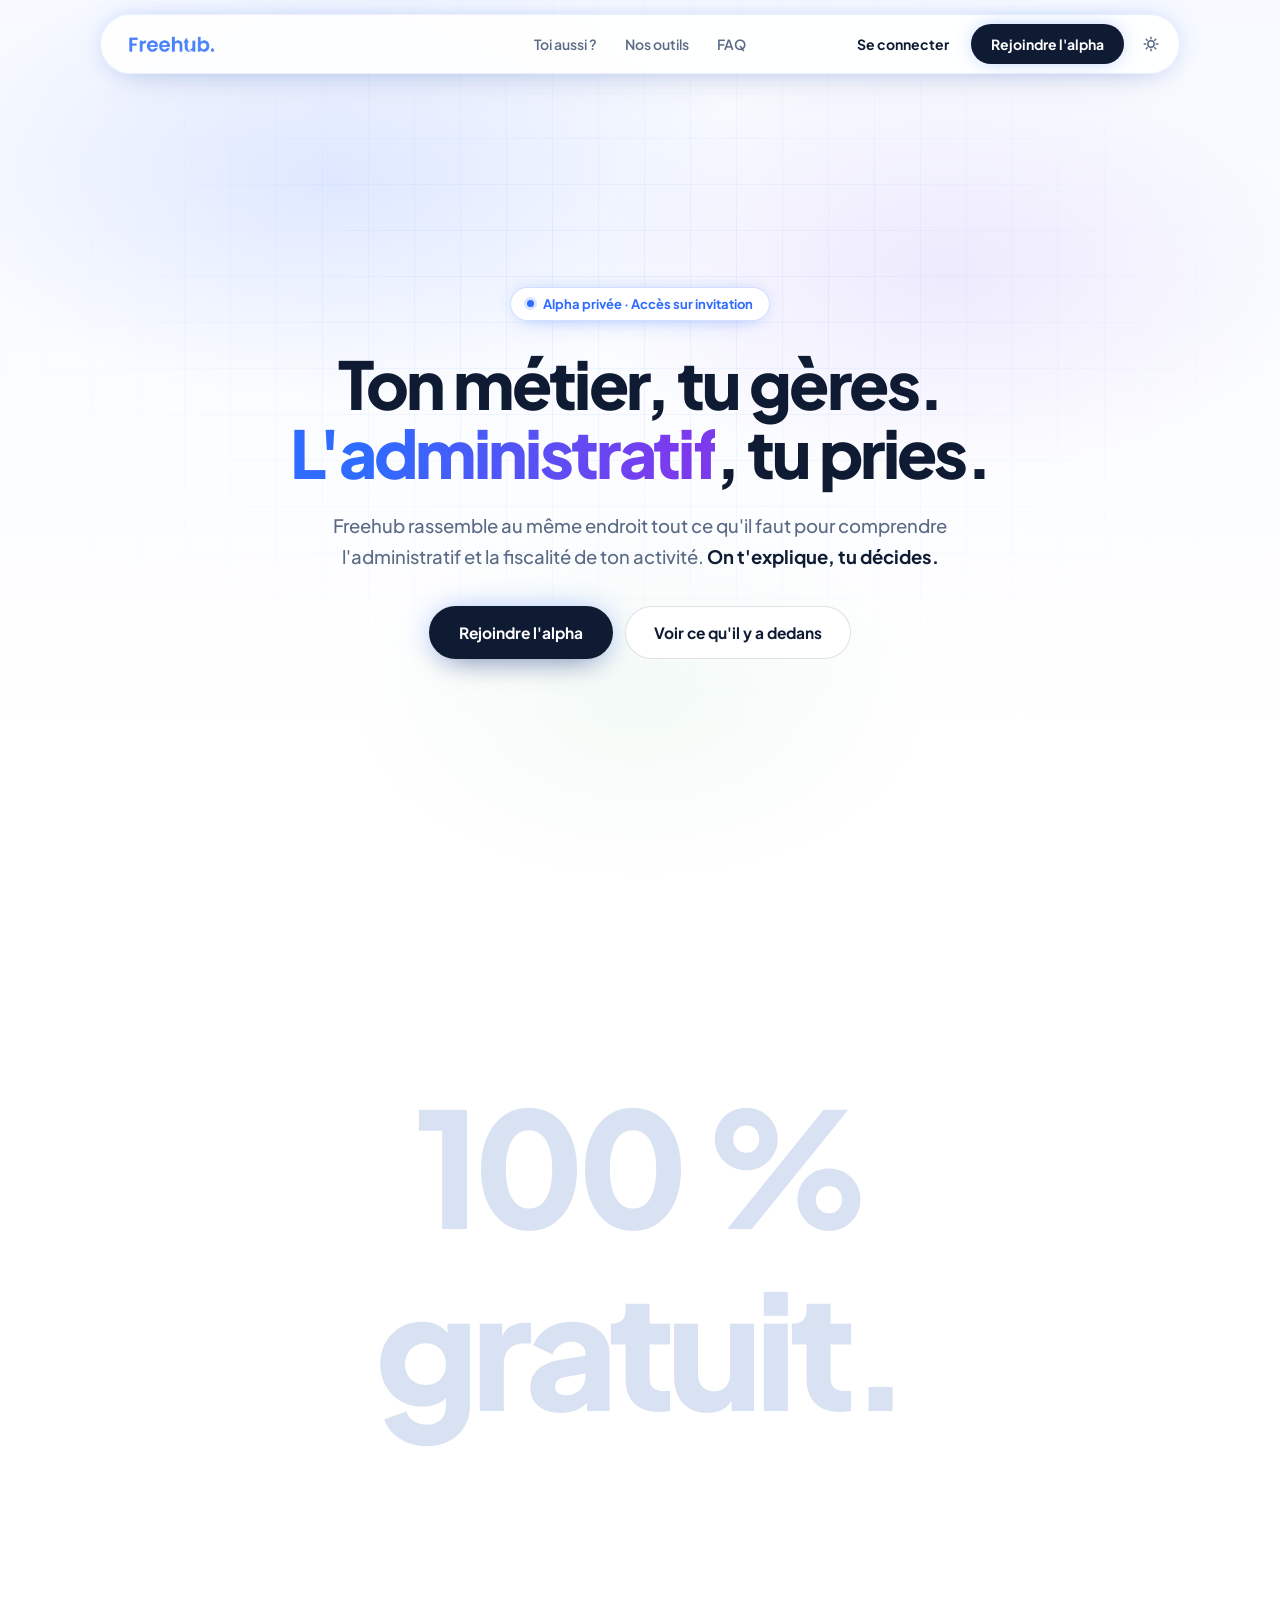
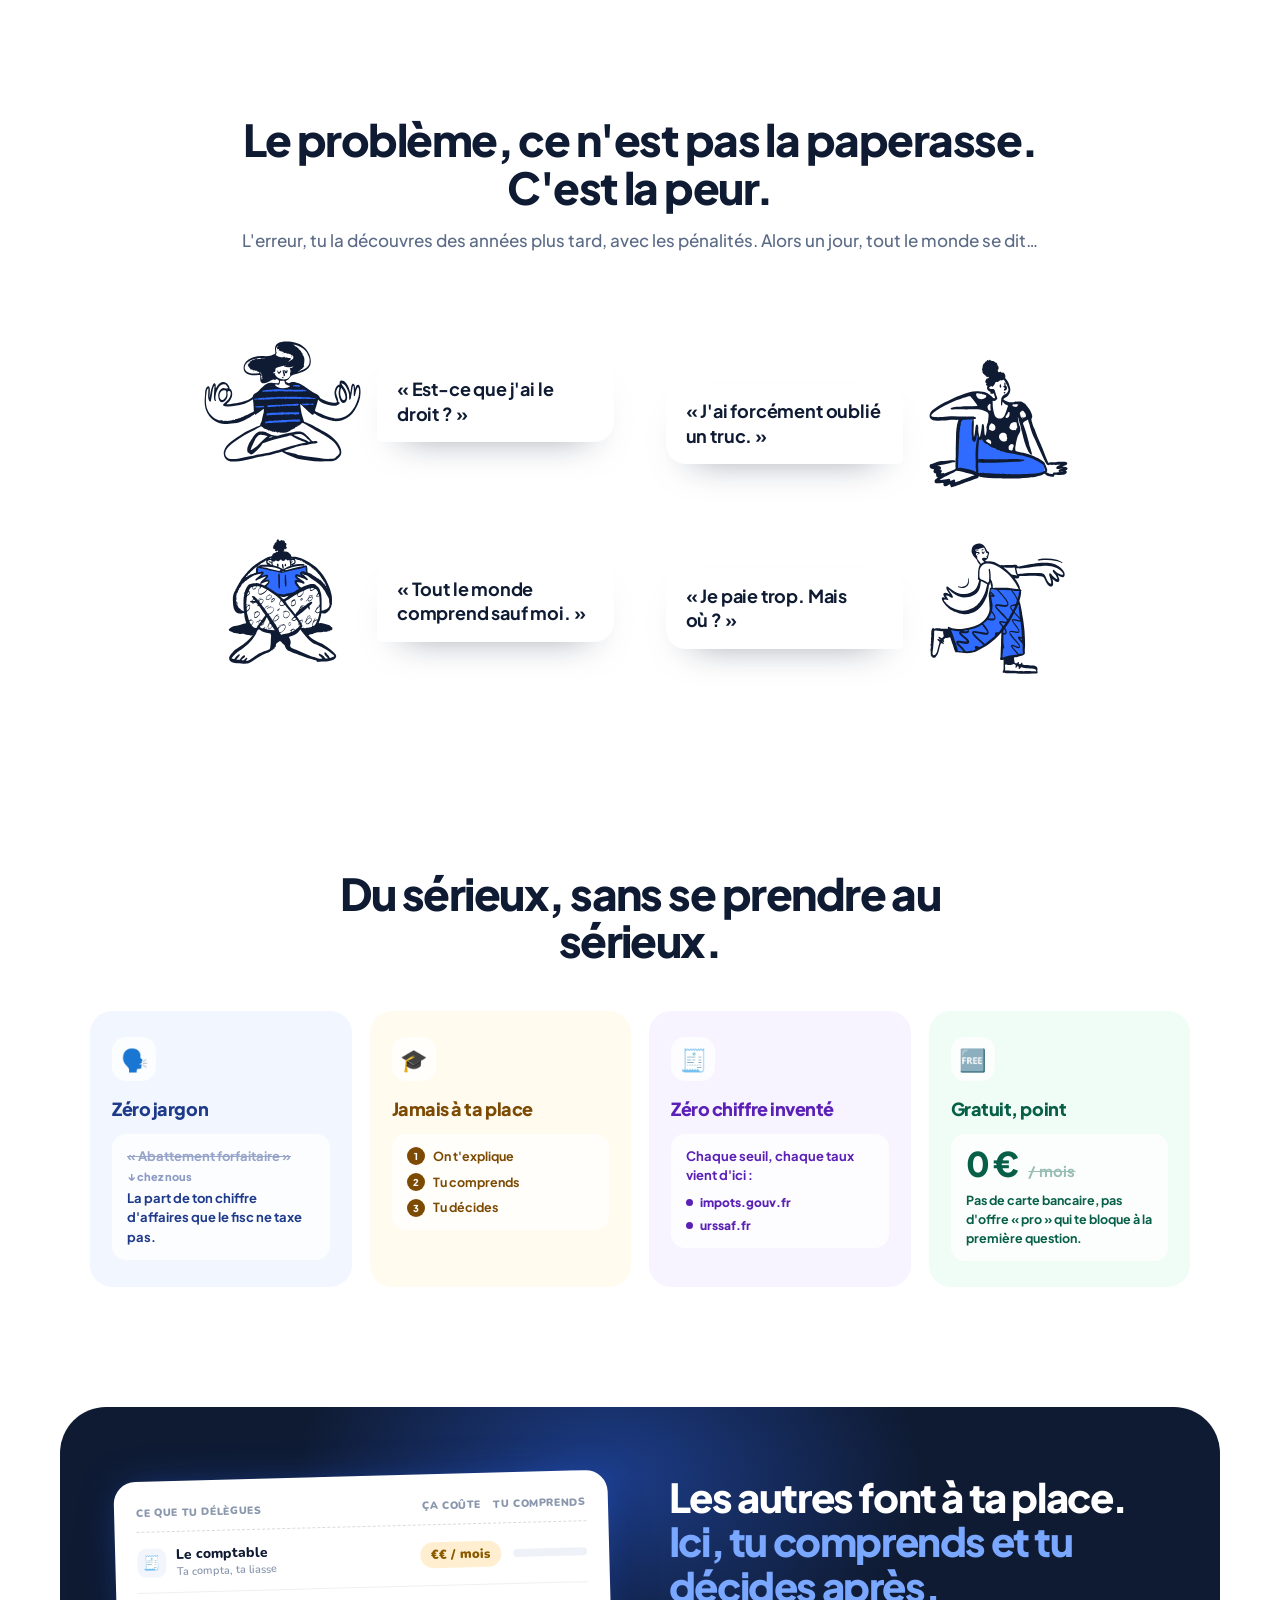
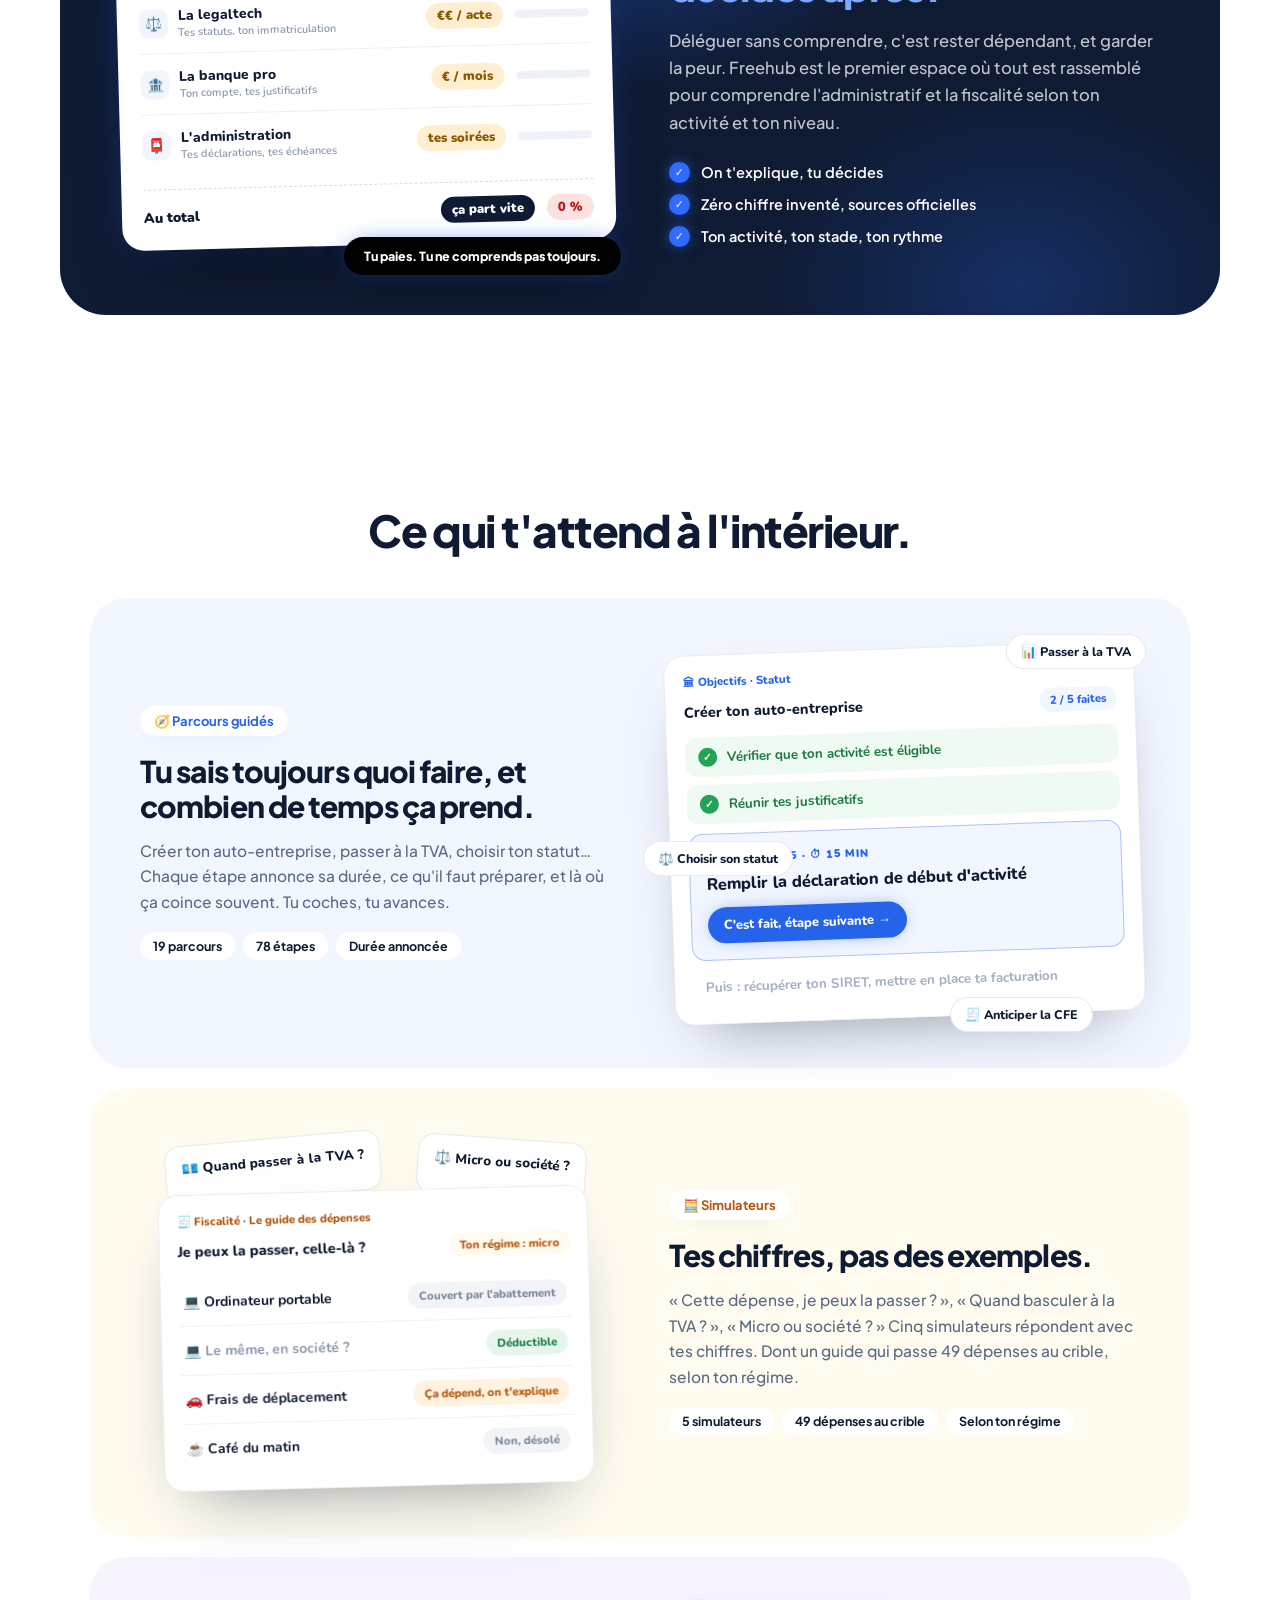
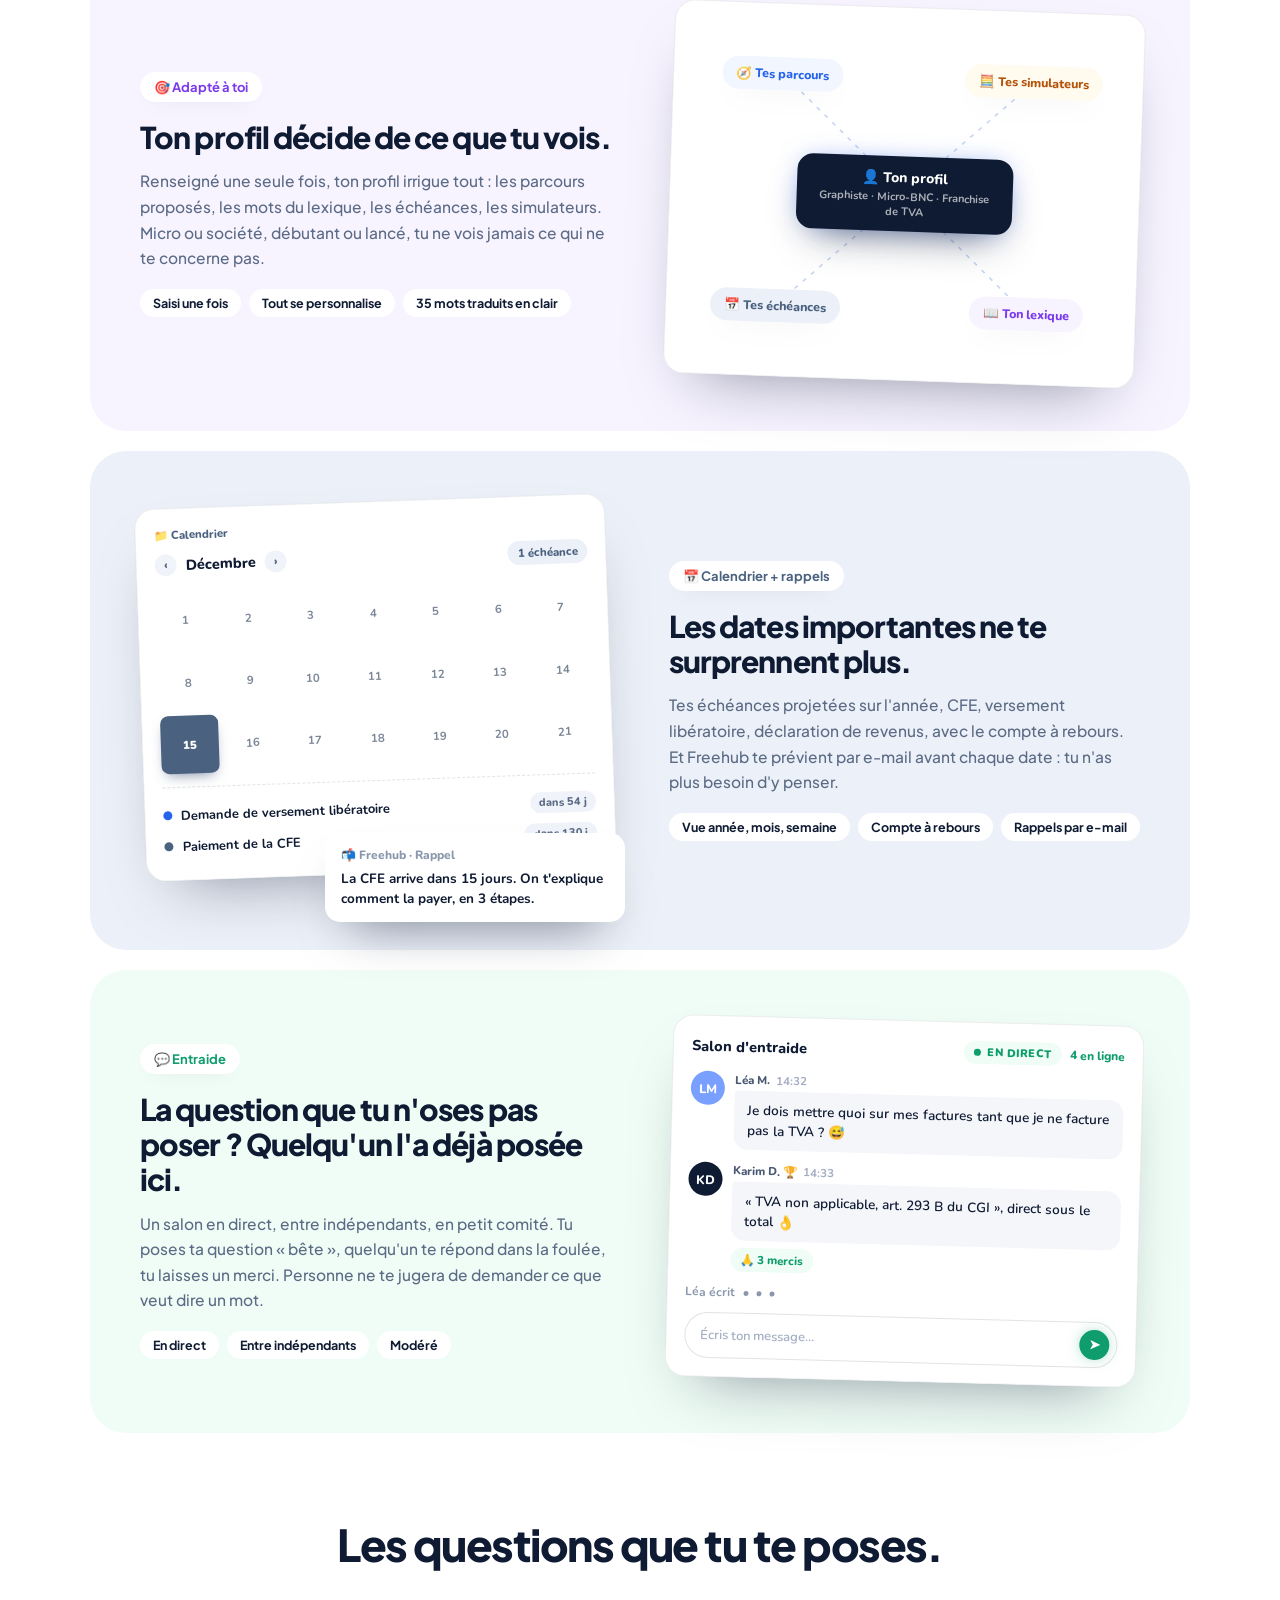
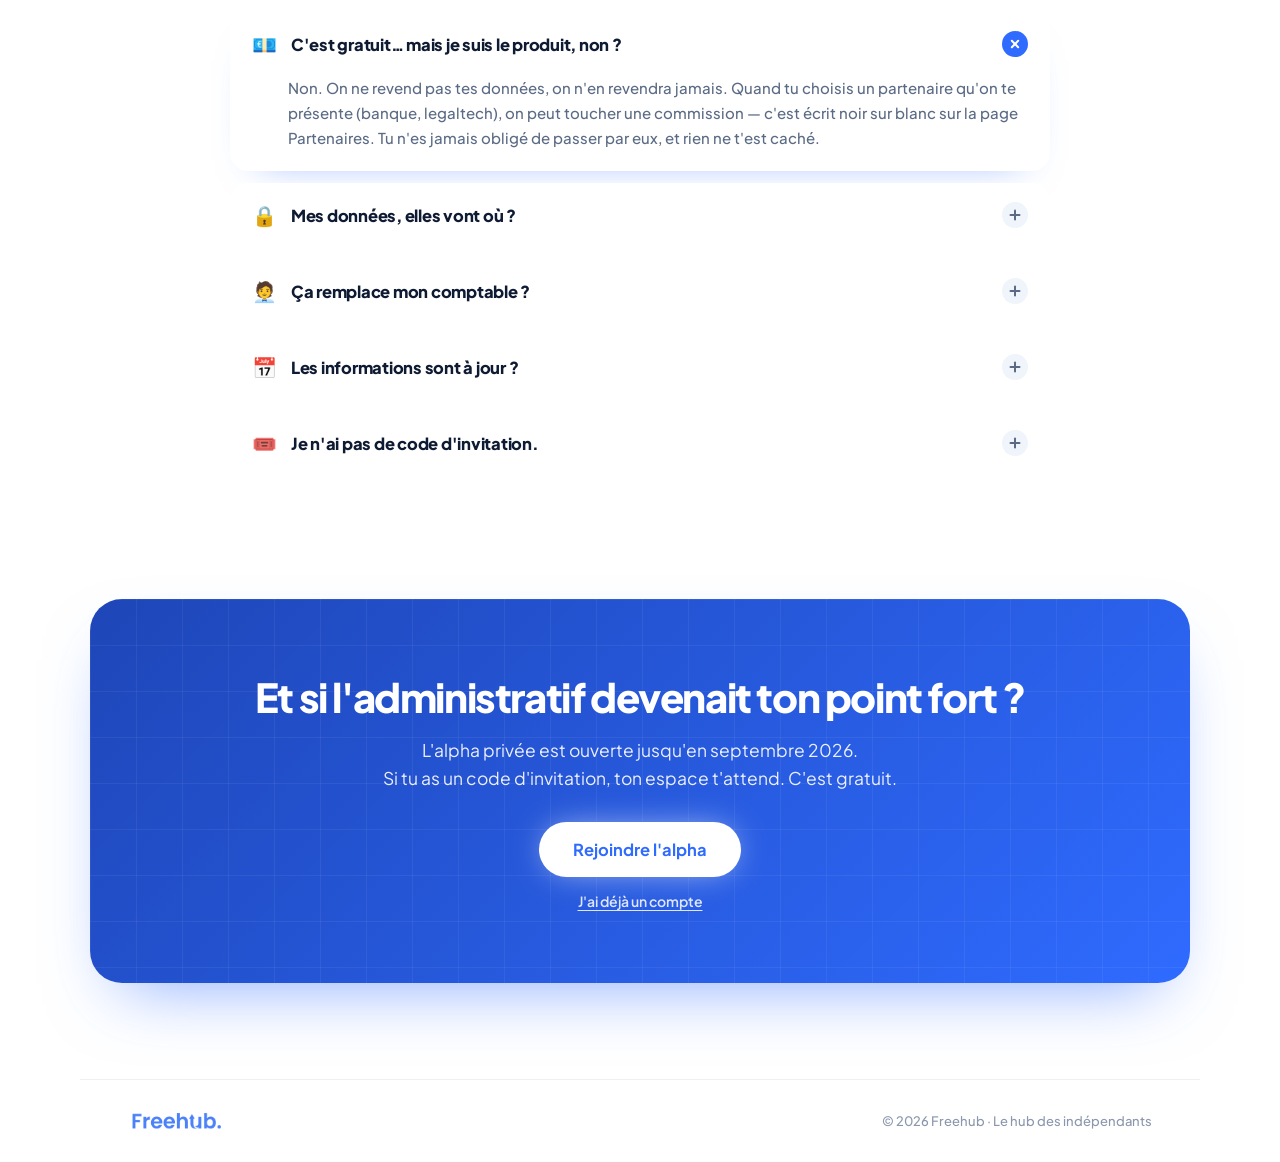
==== commit 468b21f4: "Le hero occupe exactement un écran sur ordinateur Sur grand écran, le hero flottait en haut et la se" ====
--- a/index.html
+++ b/index.html
@@ -63,7 +63,10 @@
   /* ------------------------------------------------------------------ */
   /* Nav flottante en pilule - halo bleu, se réduit au défilement        */
   /* ------------------------------------------------------------------ */
-  .navwrap{position:sticky;top:14px;z-index:50;padding:0 16px}
+  /* height:0 : la nav flotte au-dessus de la page sans occuper de flux. Le
+     hero n'a ainsi AUCUNE marge à compenser - son sommet est le haut de page,
+     et min-height:100vh tombe juste, quelle que soit la hauteur de la nav. */
+  .navwrap{position:sticky;top:14px;z-index:50;padding:0 16px;height:0}
   /* Repère pour le tiroir mobile, qui se pose SOUS la pilule sans occuper
      de place dans le flux (sinon il repousserait tout le hero). */
   .navwrap{isolation:isolate}
@@ -195,9 +198,7 @@
   /* Hero - épuré, quadrillage discret + jeux de lumière bleus           */
   /* ------------------------------------------------------------------ */
   .hero{position:relative;padding:clamp(56px,9vw,110px) clamp(18px,4.5vw,48px) clamp(48px,7vw,88px);
-    background:linear-gradient(180deg,#f6f9ff 0%,#fff 82%);overflow:hidden;margin-top:-76px;
-    /* La nav flottante mange le haut : on redescend le contenu d'autant pour
-       qu'il soit optiquement centré dans l'espace réellement libre. */
+    background:linear-gradient(180deg,#f6f9ff 0%,#fff 82%);overflow:hidden;
     padding-top:clamp(150px,16.5vw,214px)}
   .hero::before{content:'';position:absolute;inset:0;pointer-events:none;
     background-image:linear-gradient(rgba(47,107,255,.06) 1px,transparent 1px),
@@ -210,6 +211,13 @@
                radial-gradient(560px 320px at 74% 30%,rgba(124,58,237,.09),transparent 65%),
                radial-gradient(420px 260px at 50% 78%,rgba(34,163,85,.05),transparent 70%)}
   .hero-inner{max-width:860px;margin:0 auto;text-align:center;position:relative;z-index:2}
+  /* Sur écran de bureau, le hero occupe exactement la hauteur de la fenêtre,
+     contenu centré : la section suivante attend sous le pli, quel que soit
+     l'écran. Le padding haut garde la zone de la nav flottante dégagée. */
+  @media (min-width:821px) and (min-height:640px){
+    .hero{display:flex;align-items:center;min-height:100vh;
+      padding-top:110px;padding-bottom:64px}
+  }
   .hero-badge{display:inline-flex;align-items:center;gap:9px;background:var(--carte);border:1px solid rgba(47,107,255,.22);
     color:#2f6bff;font-weight:700;font-size:13px;padding:8px 16px;border-radius:100px;margin-bottom:28px;
     box-shadow:0 8px 24px -14px rgba(47,107,255,.6), 0 0 20px -8px rgba(47,107,255,.4)}
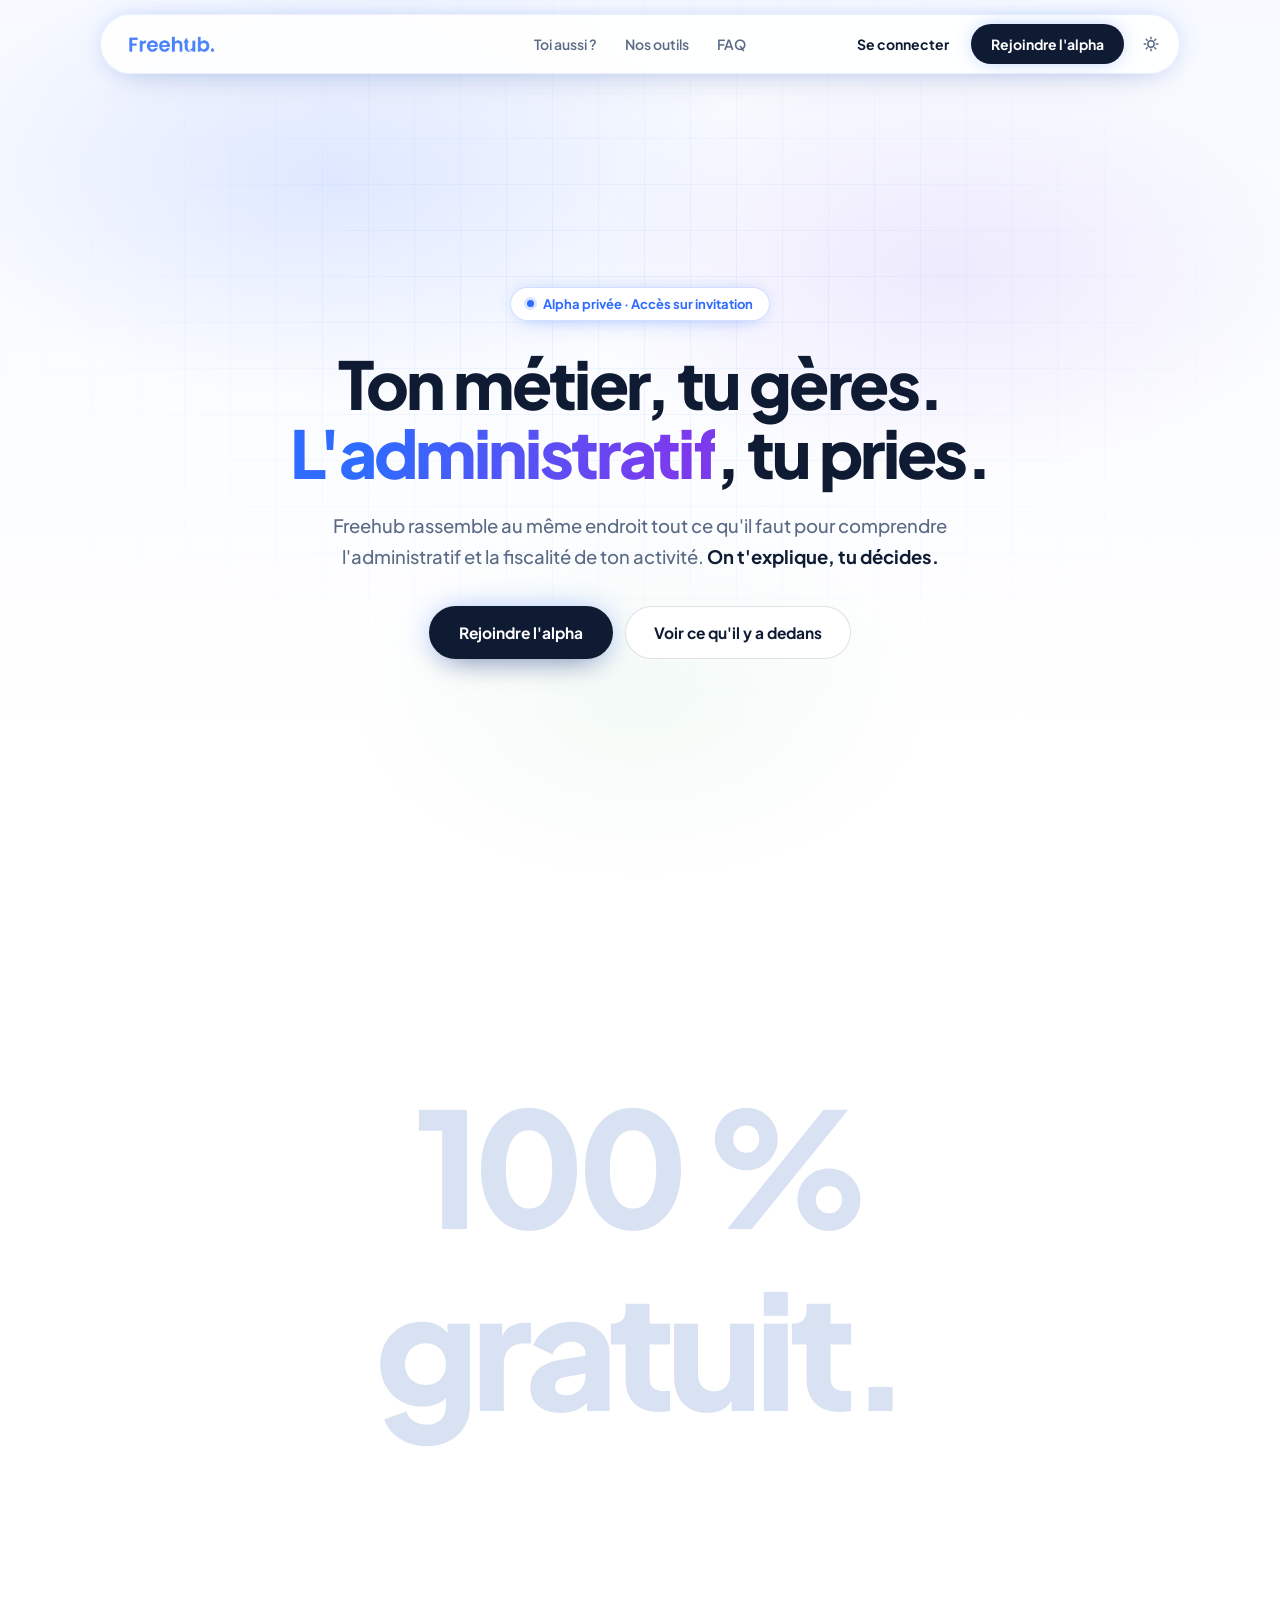
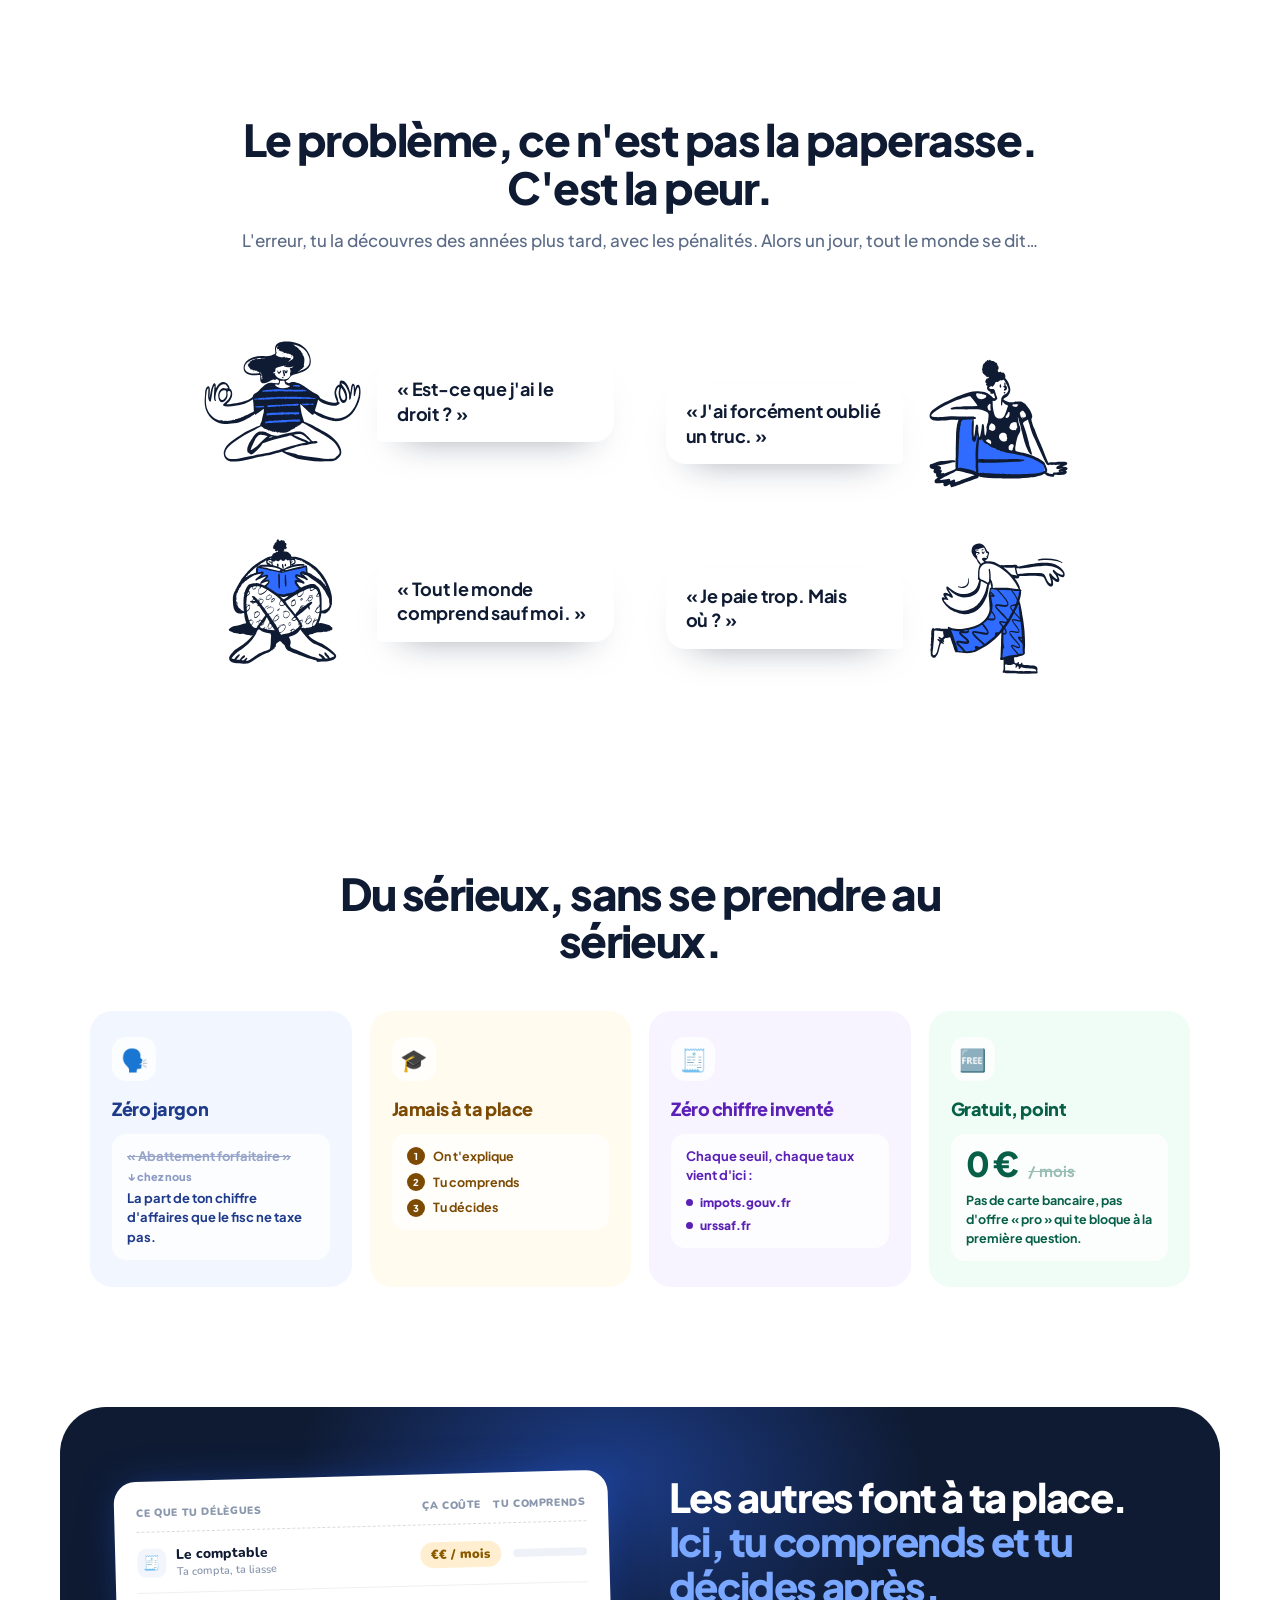
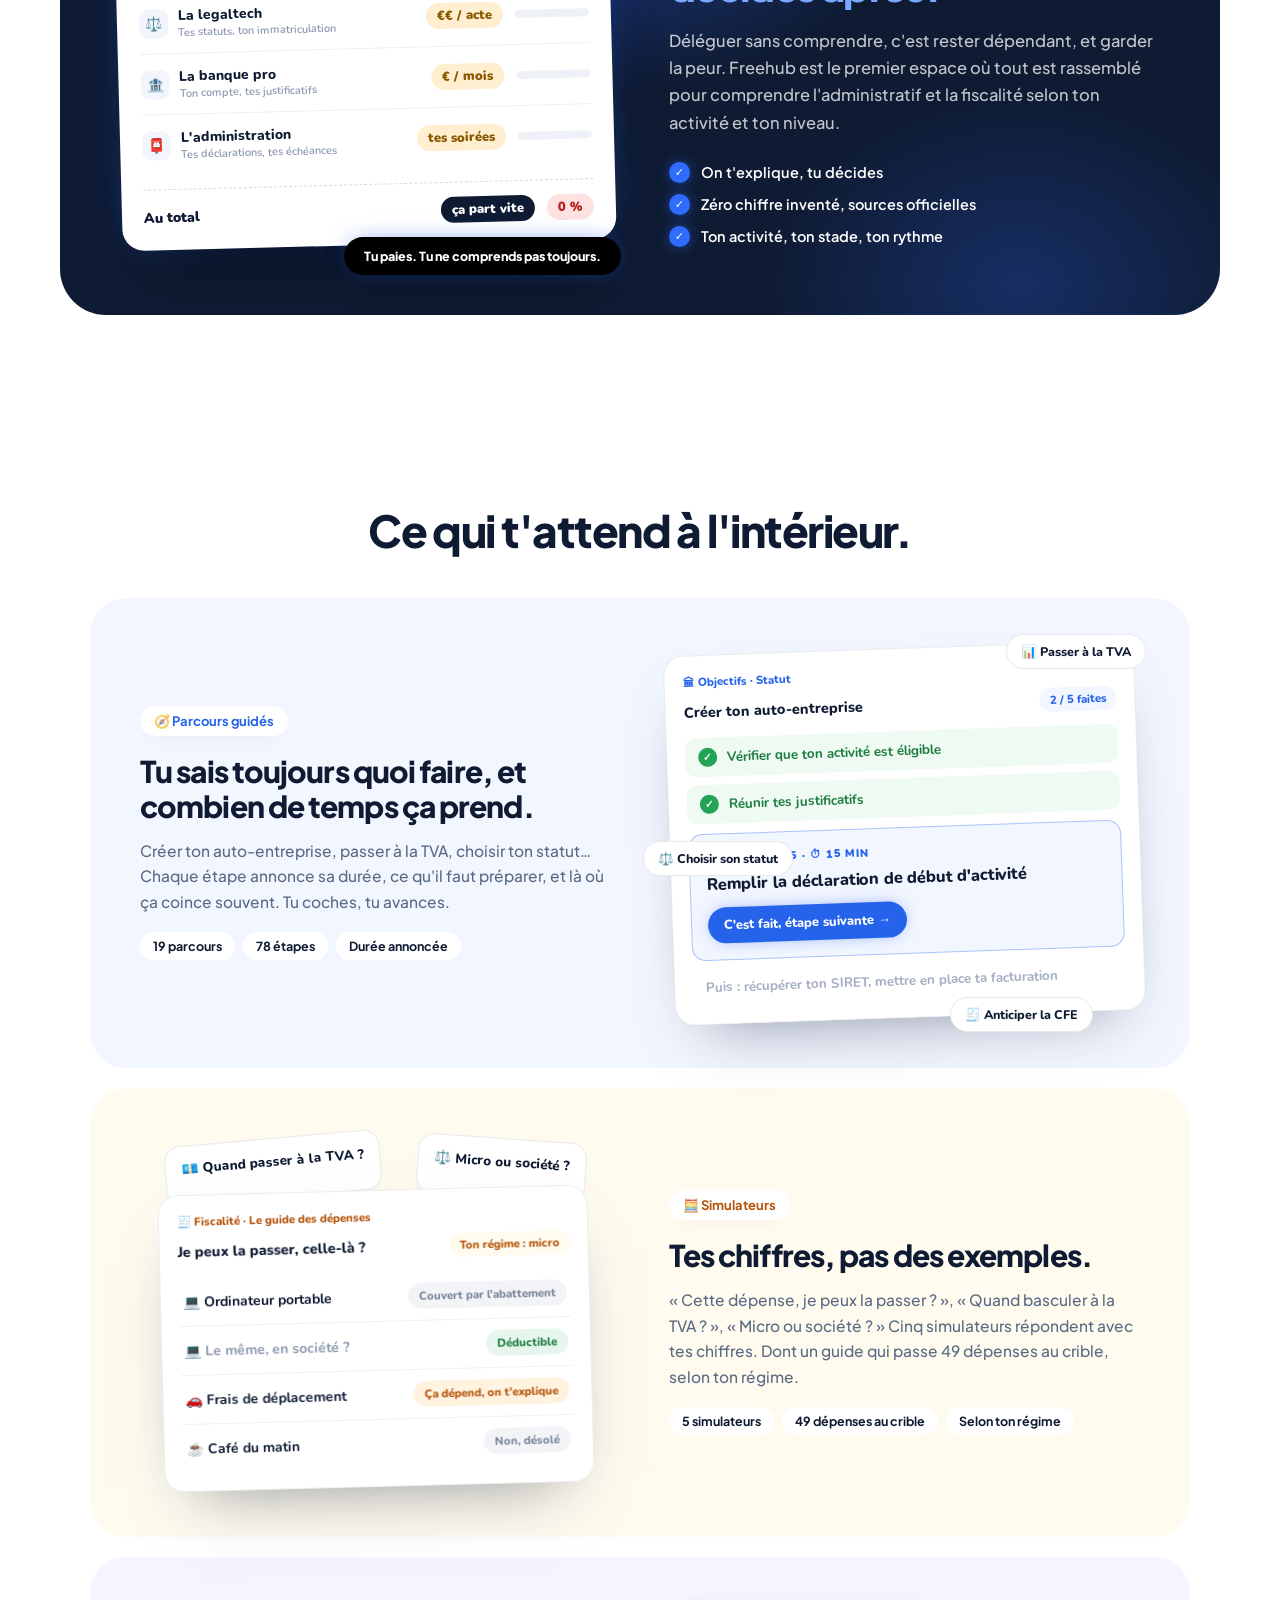
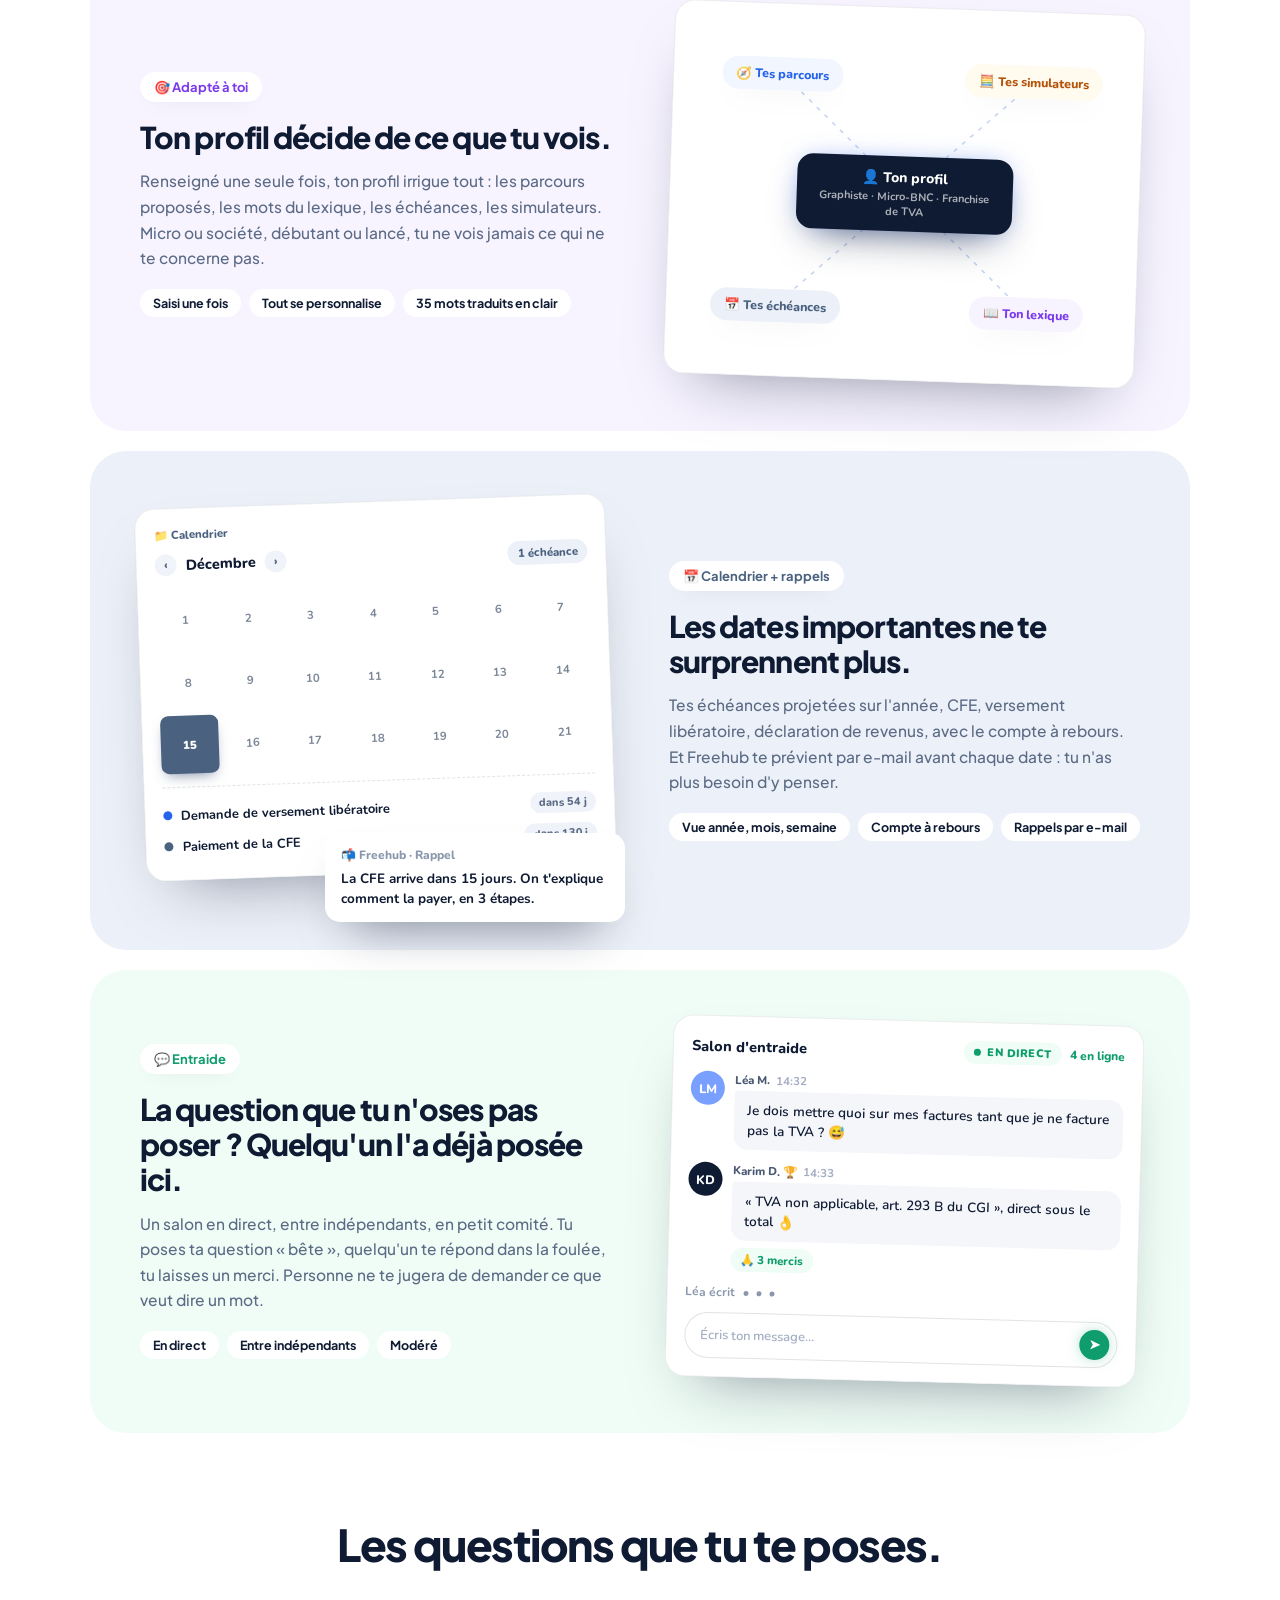
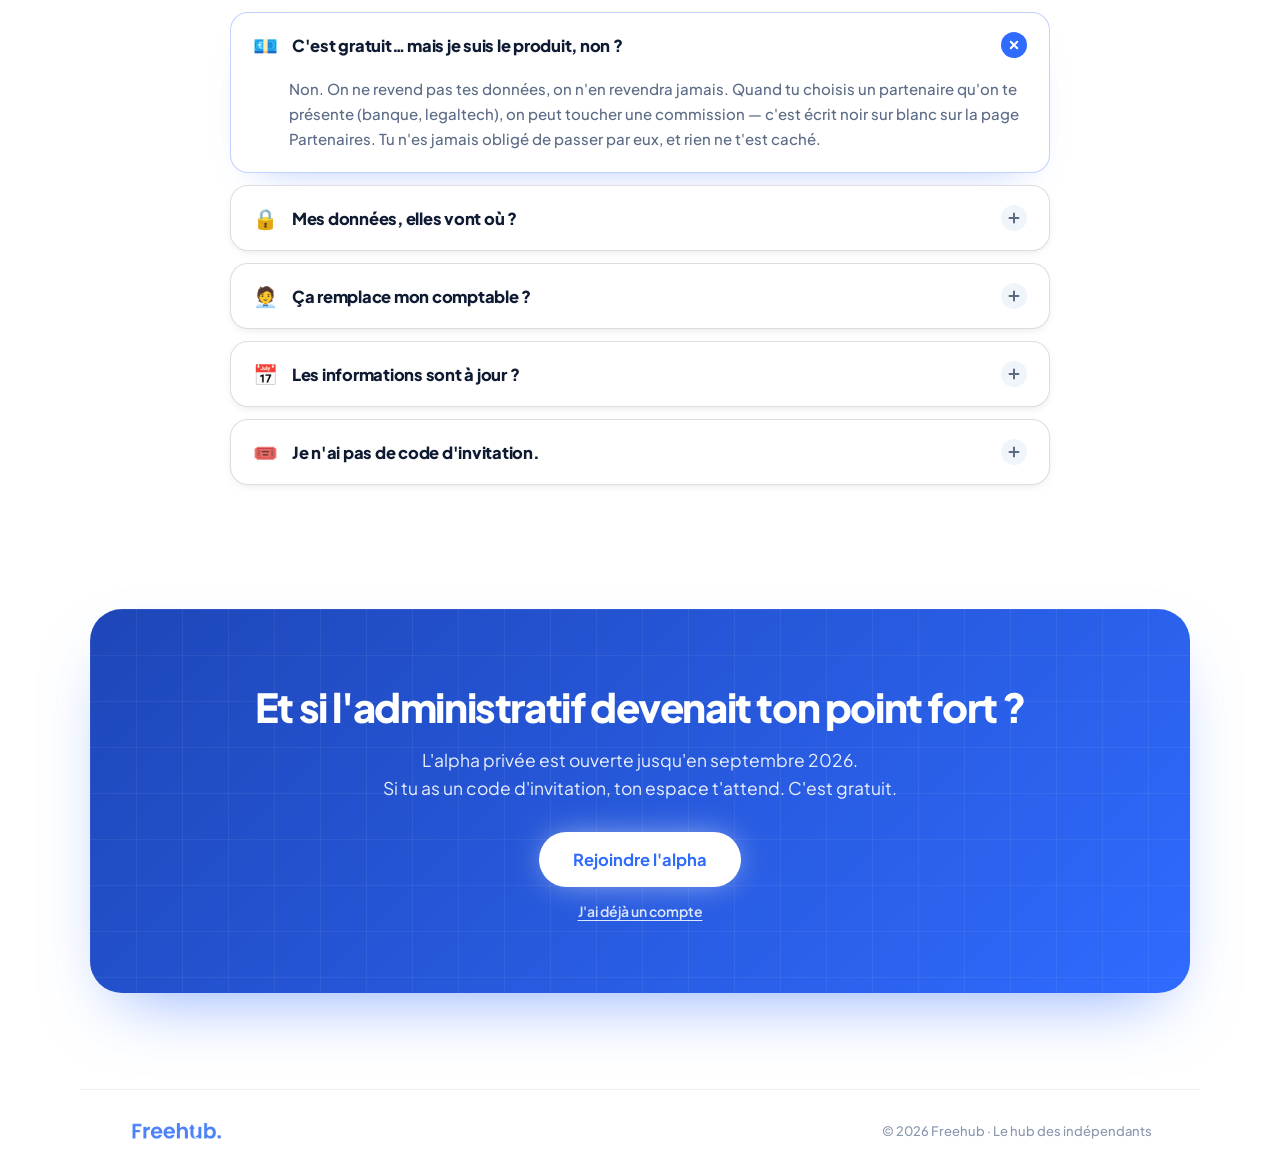
==== commit b2ef3ec4: "Mode sombre lisible, pop-up d'intro simulateurs, retours SAV joignables Mode sombre - Palette éclair" ====
--- a/index.html
+++ b/index.html
@@ -174,7 +174,10 @@
   .nav-burger{display:none;flex-direction:column;justify-content:center;gap:4.5px;
     width:40px;height:40px;padding:0 10px;border:none;border-radius:12px;background:transparent;
     cursor:pointer;transition:background .2s}
-  .nav-burger:hover{background:#f0f4fb}
+  /* :active et :focus héritaient du fond clair par défaut : en thème sombre,
+     le burger virait au blanc dès qu'on le touchait. */
+  .nav-burger:hover,.nav-burger:active,.nav-burger:focus,.nav-burger:focus-visible{
+    background:var(--pale);outline:none;-webkit-tap-highlight-color:transparent}
   .nav-burger span{display:block;height:2px;border-radius:2px;background:var(--encre);
     transition:transform .3s cubic-bezier(.3,.7,.3,1),opacity .2s}
   .nav-burger.ouvert span:nth-child(1){transform:translateY(6.5px) rotate(45deg)}
@@ -462,8 +465,12 @@
 
   /* FAQ - des accordéons, ouverts d'un clic                            */
   .faq{max-width:820px;margin:44px auto 0;display:flex;flex-direction:column;gap:12px}
-  .faq-q{background:var(--carte);border:1px solid var(--trait);border-radius:18px;
-    overflow:hidden;transition:border-color .25s,box-shadow .25s}
+  /* Une ombre douce en plus de la bordure : sur fond blanc, un simple trait à
+     10 % ne se voyait pas. */
+  .faq-q{background:var(--carte);border:1px solid rgba(15,27,51,.14);border-radius:18px;
+    overflow:hidden;box-shadow:0 3px 12px -6px rgba(15,27,51,.22);
+    transition:border-color .25s,box-shadow .25s}
+  :root[data-theme="sombre"] .faq-q{border-color:var(--trait);box-shadow:none}
   .faq-q[open]{border-color:rgba(47,107,255,.3);box-shadow:0 18px 40px -30px rgba(47,107,255,.6)}
   .faq-q summary{display:flex;align-items:center;gap:14px;padding:19px 22px;cursor:pointer;
     list-style:none;font-size:16.5px;font-weight:800;letter-spacing:-.015em}
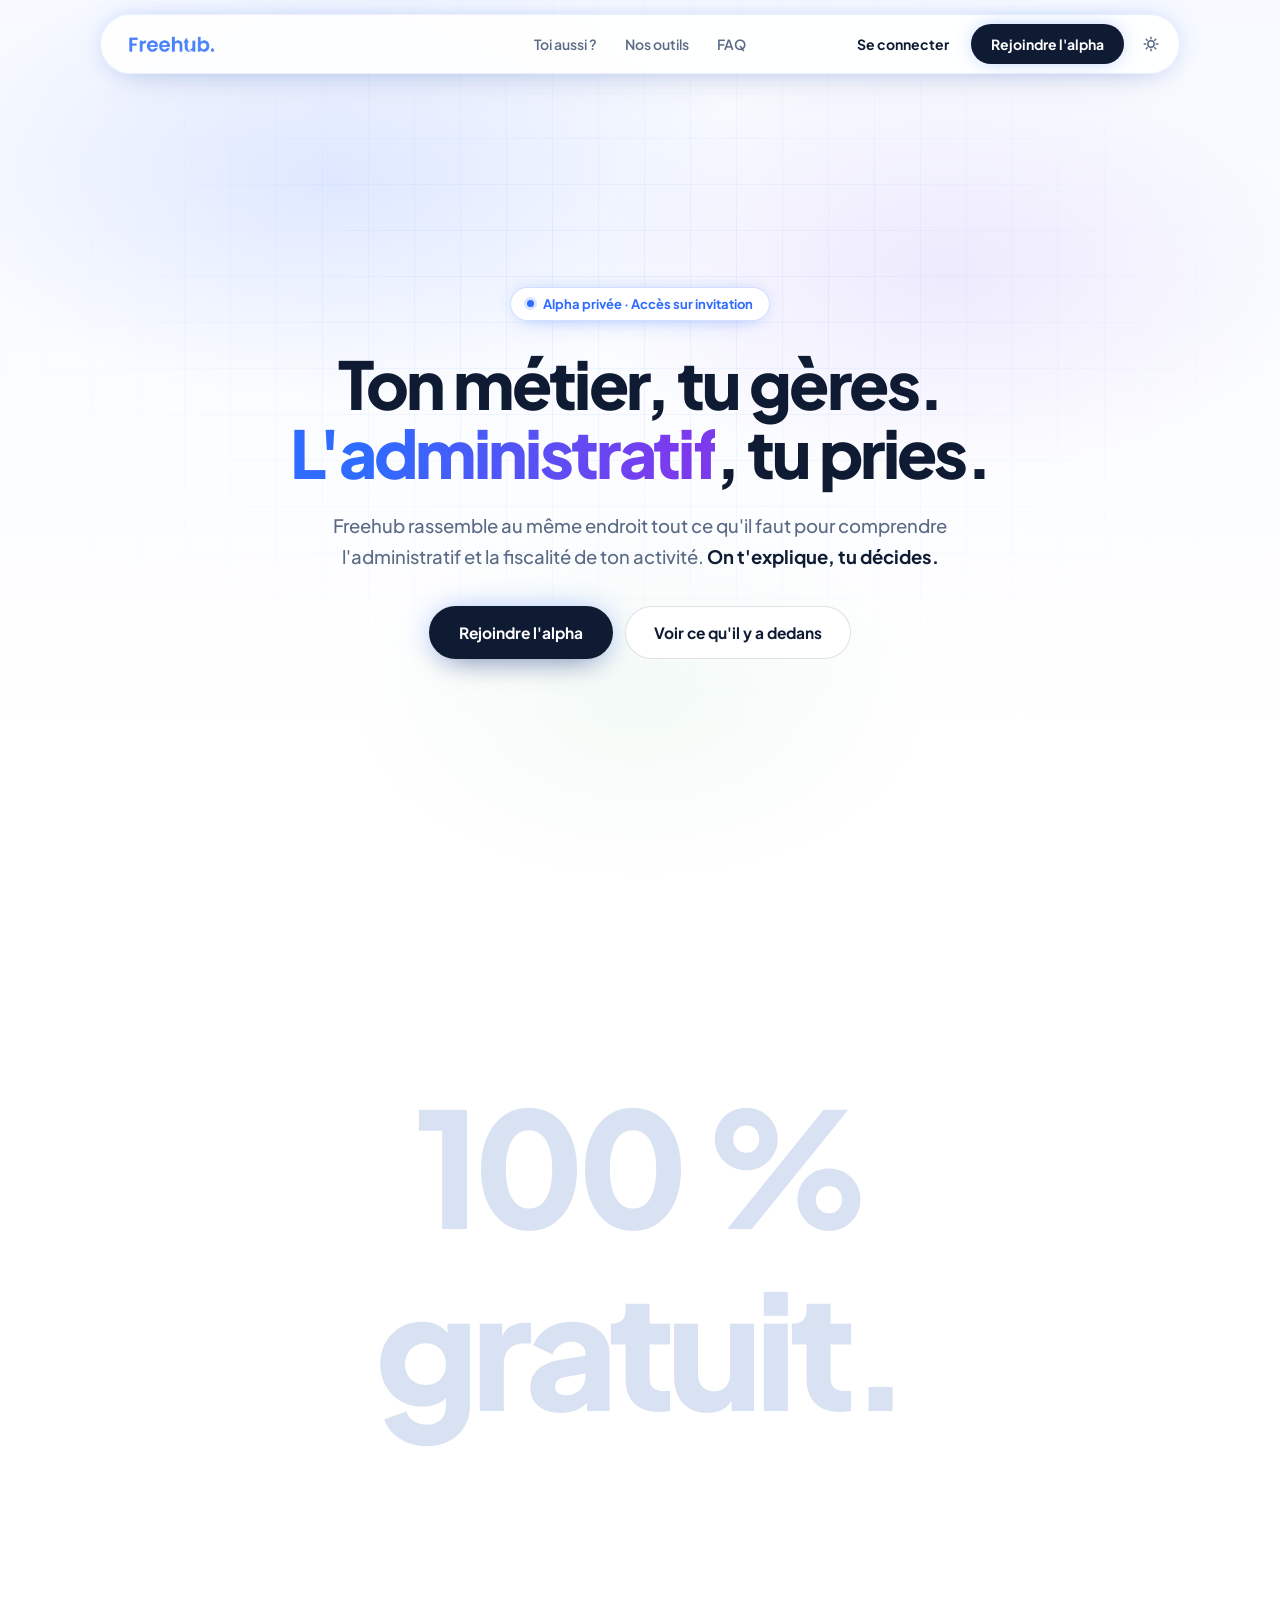
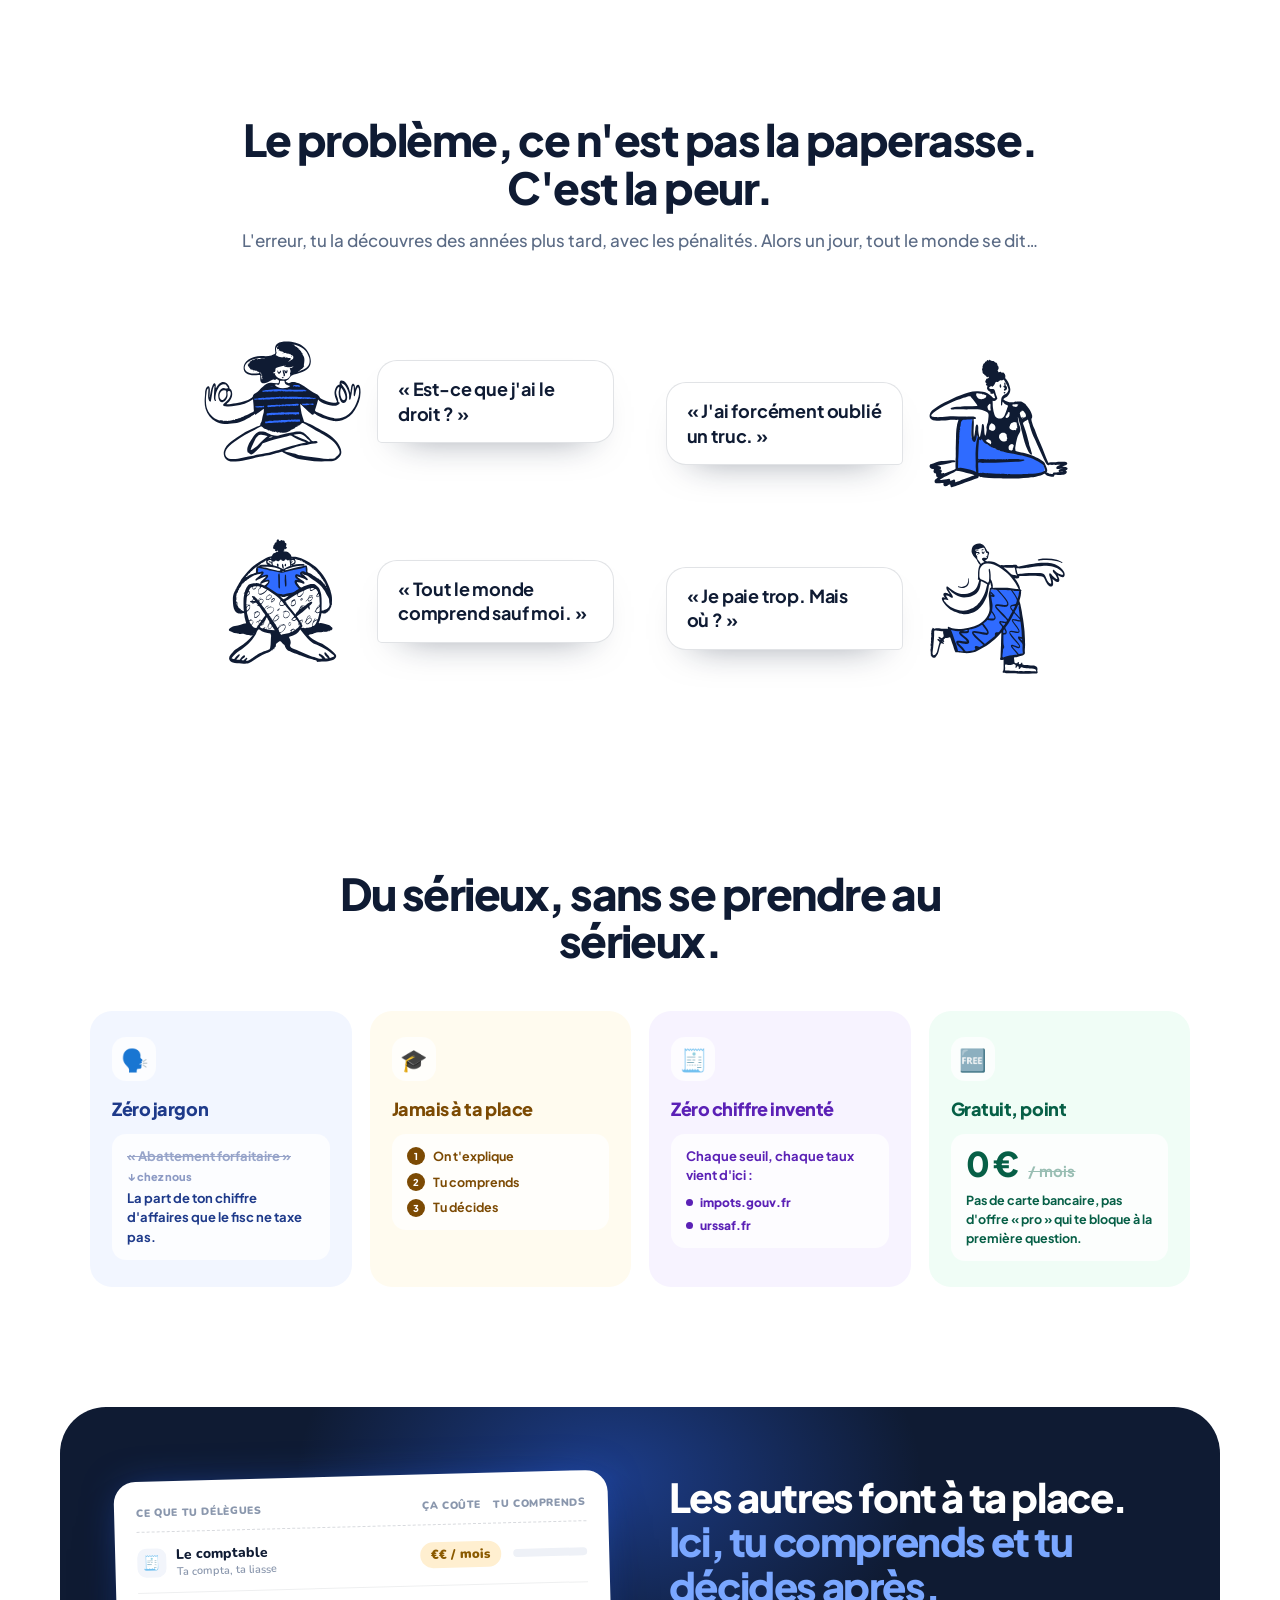
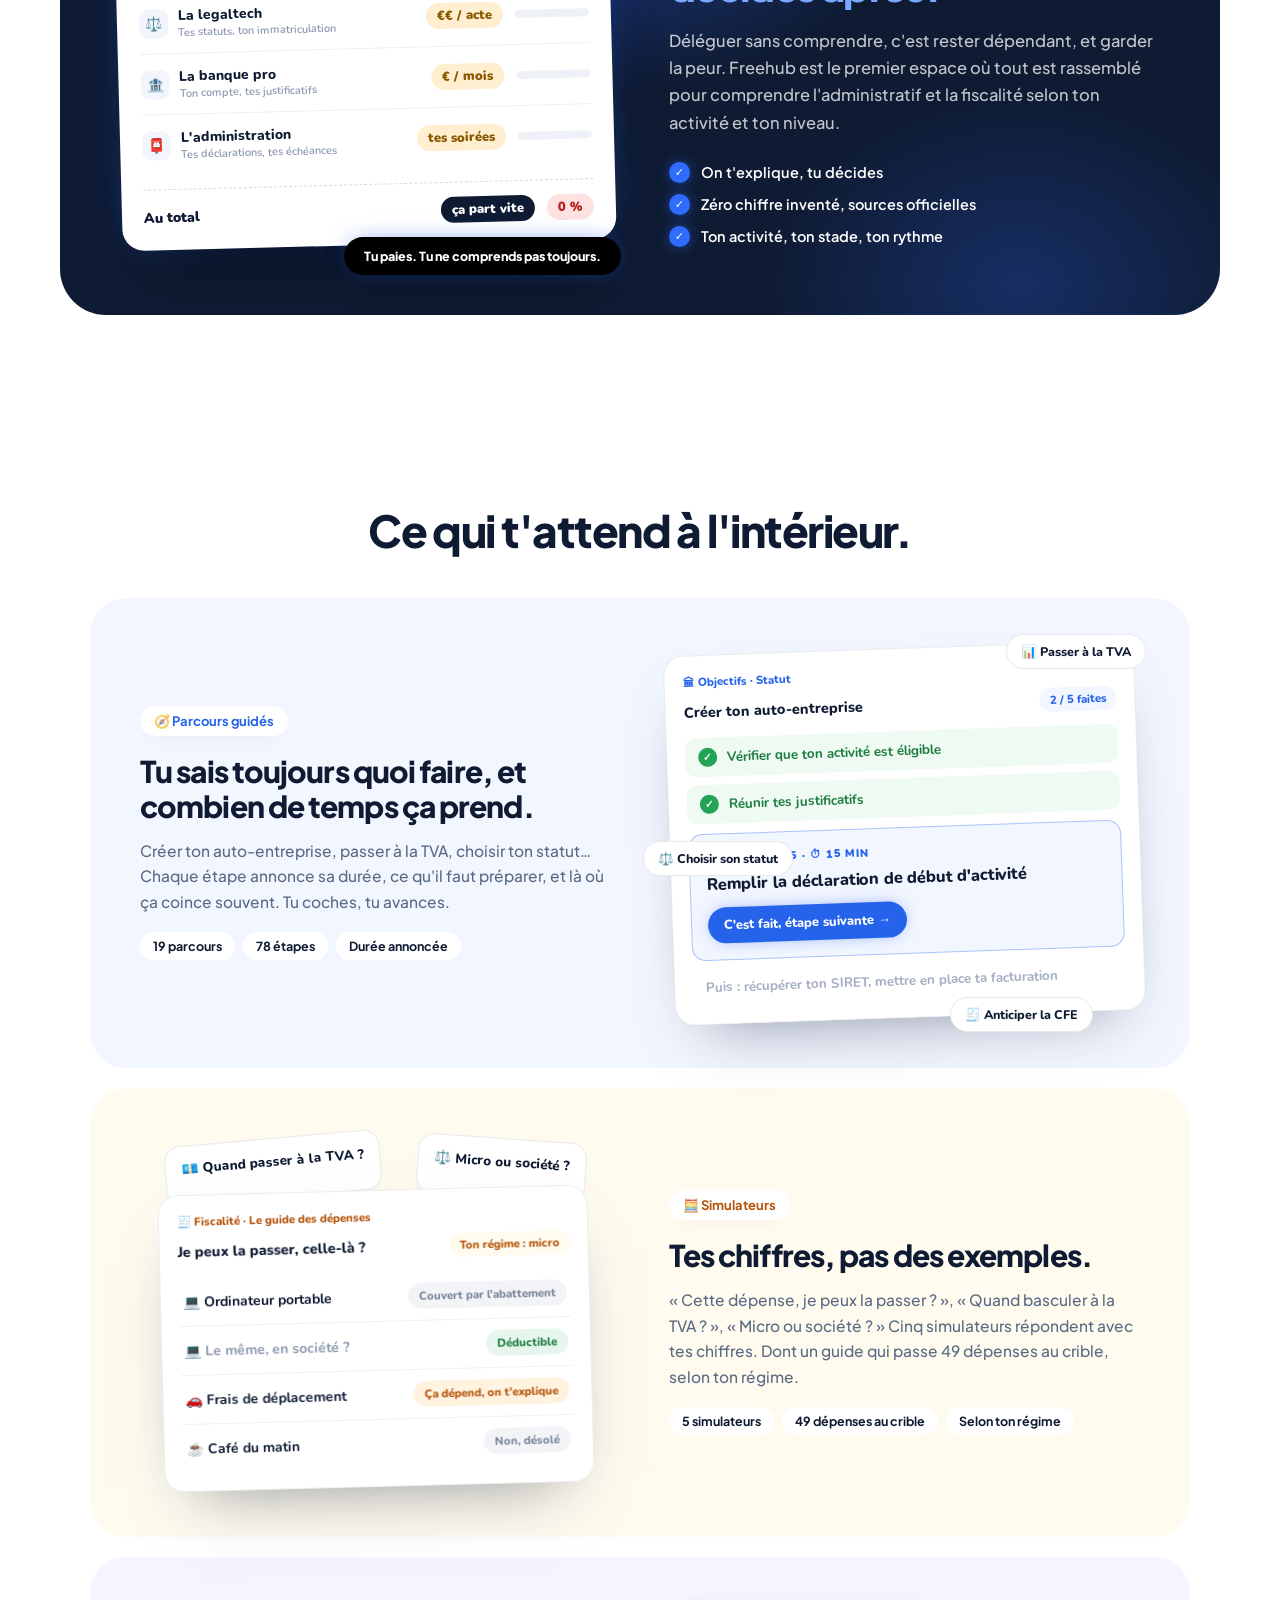
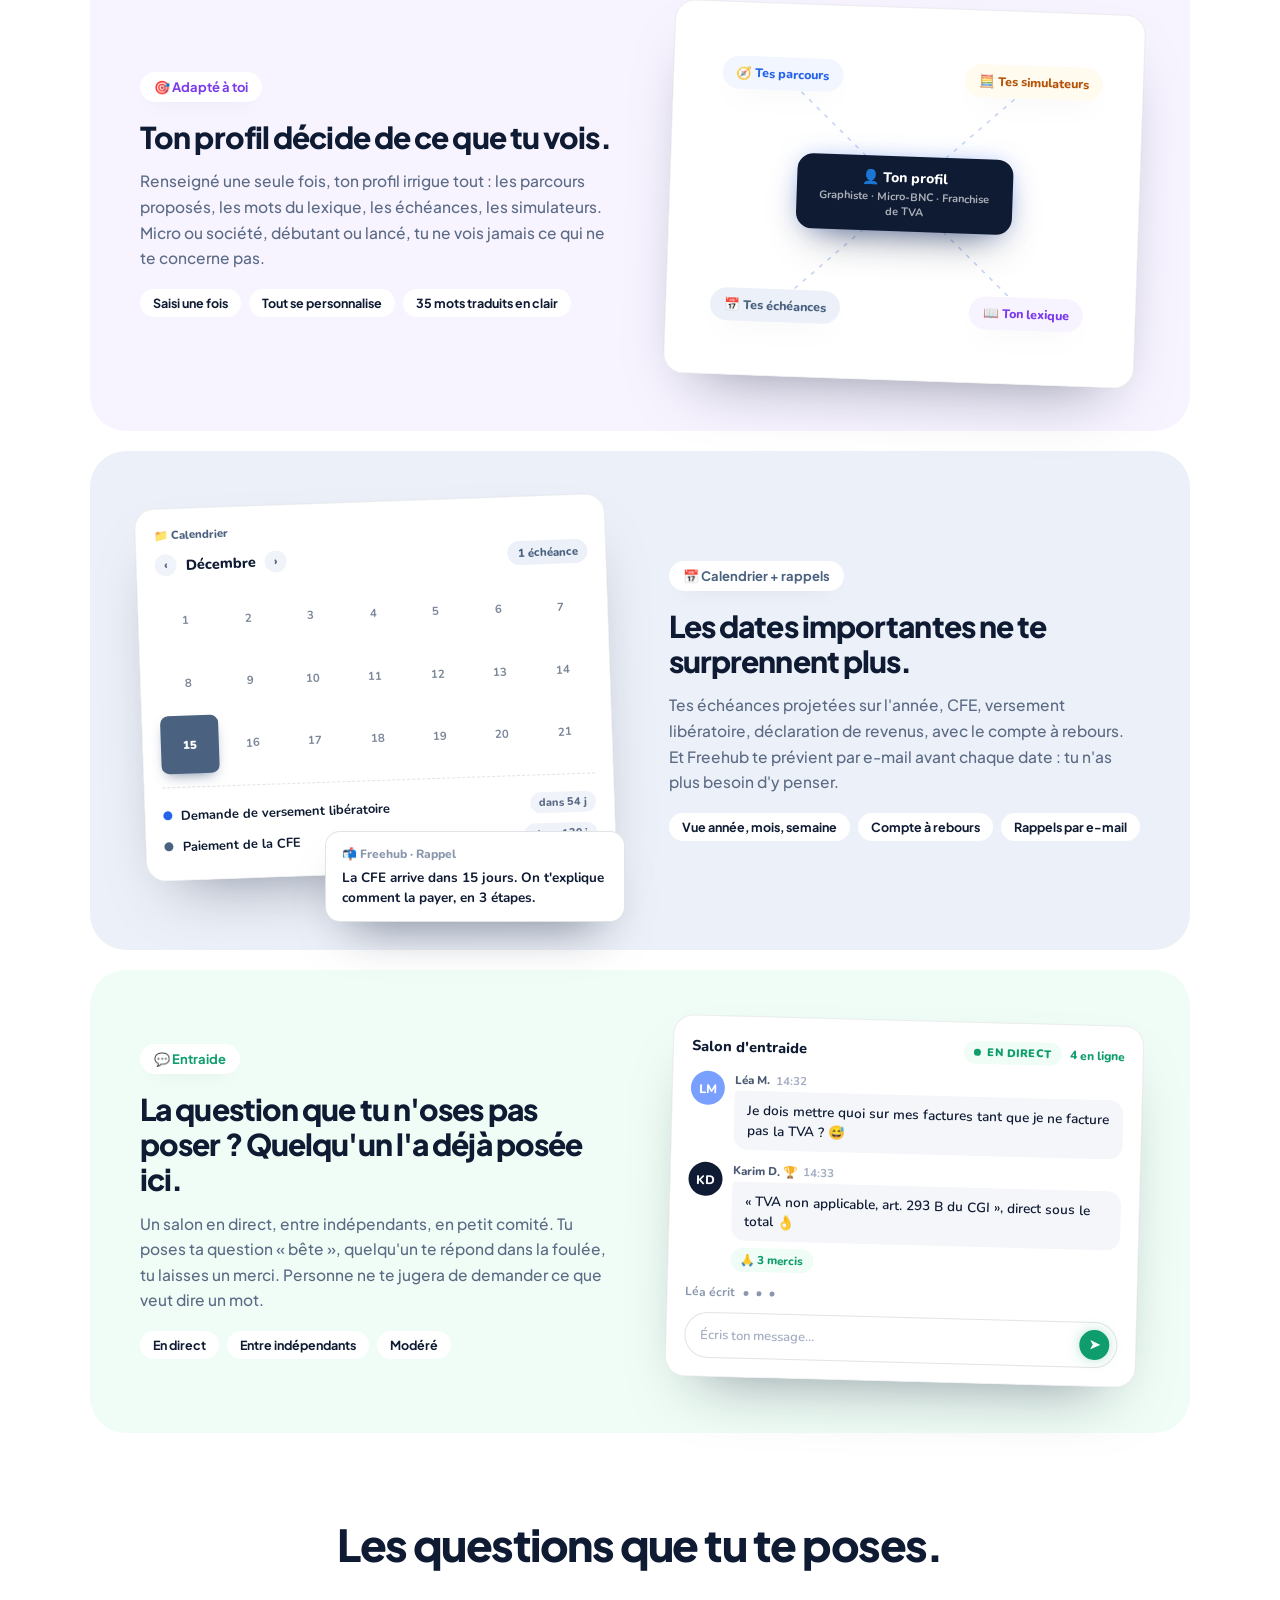
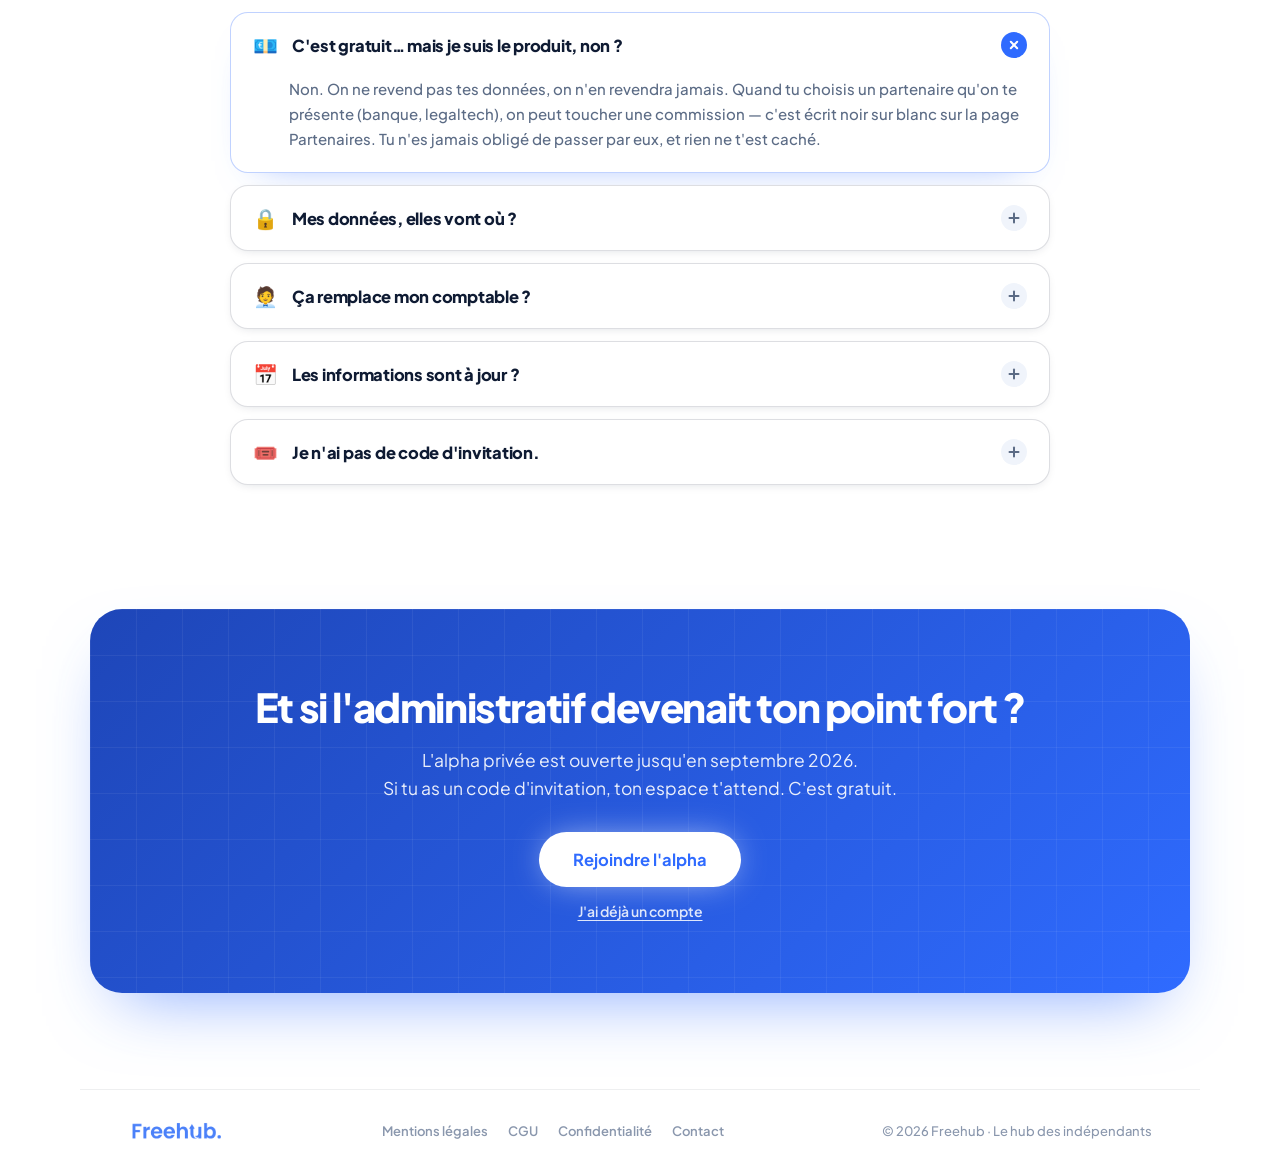
==== commit ae52a1b2: "Pages légales, liens en pied de page, et la variable --trait réparée legal.html regroupe mentions lé" ====
--- a/index.html
+++ b/index.html
@@ -20,7 +20,7 @@
      bleus de marque restent les mêmes dans les deux. */
   :root{
     --page:#fff; --carte:#fff; --encre:#0f1b33; --encre-2:#5b6b85;
-    --trait:var(--trait); --doux:#f6f9ff; --pale:#f0f4fb;
+    --trait:rgba(15,27,51,.12); --doux:#f6f9ff; --pale:#f0f4fb;
   }
   :root[data-theme="sombre"]{
     --page:#0b1220; --carte:#141c2e; --encre:#e8edf7; --encre-2:#a8b4ca;
@@ -529,6 +529,11 @@
 
   .footer{max-width:1120px;margin:0 auto;padding:30px clamp(18px,4.5vw,48px);border-top:1px solid rgba(15,27,51,.07);
     display:flex;justify-content:space-between;align-items:center;gap:12px;flex-wrap:wrap}
+  .footer-liens{display:flex;align-items:center;gap:20px;flex-wrap:wrap}
+  .footer-liens a{font-size:13px;font-weight:600;color:#8a97ad;text-decoration:none}
+  .footer-liens a:hover{color:#2f6bff}
+  :root[data-theme="sombre"] .footer-liens a{color:var(--encre-2)}
+  @media (max-width:600px){ .footer-liens{gap:14px;order:3;width:100%} }
 
   /* ------------------------------------------------------------------ */
   /* Responsive                                                          */
@@ -1047,6 +1052,12 @@
   <!-- ============ FOOTER ============ -->
   <footer class="footer">
     <img src="assets/freehub-logo.png" alt="Freehub" style="height:22px;display:block">
+    <div class="footer-liens">
+      <a href="legal.html#mentions">Mentions légales</a>
+      <a href="legal.html#cgu">CGU</a>
+      <a href="legal.html#donnees">Confidentialité</a>
+      <a href="mailto:contact@free-hub.fr">Contact</a>
+    </div>
     <span style="font-size:13px;color:#8a97ad;font-weight:500">© 2026 Freehub · Le hub des indépendants</span>
   </footer>
 </div>
